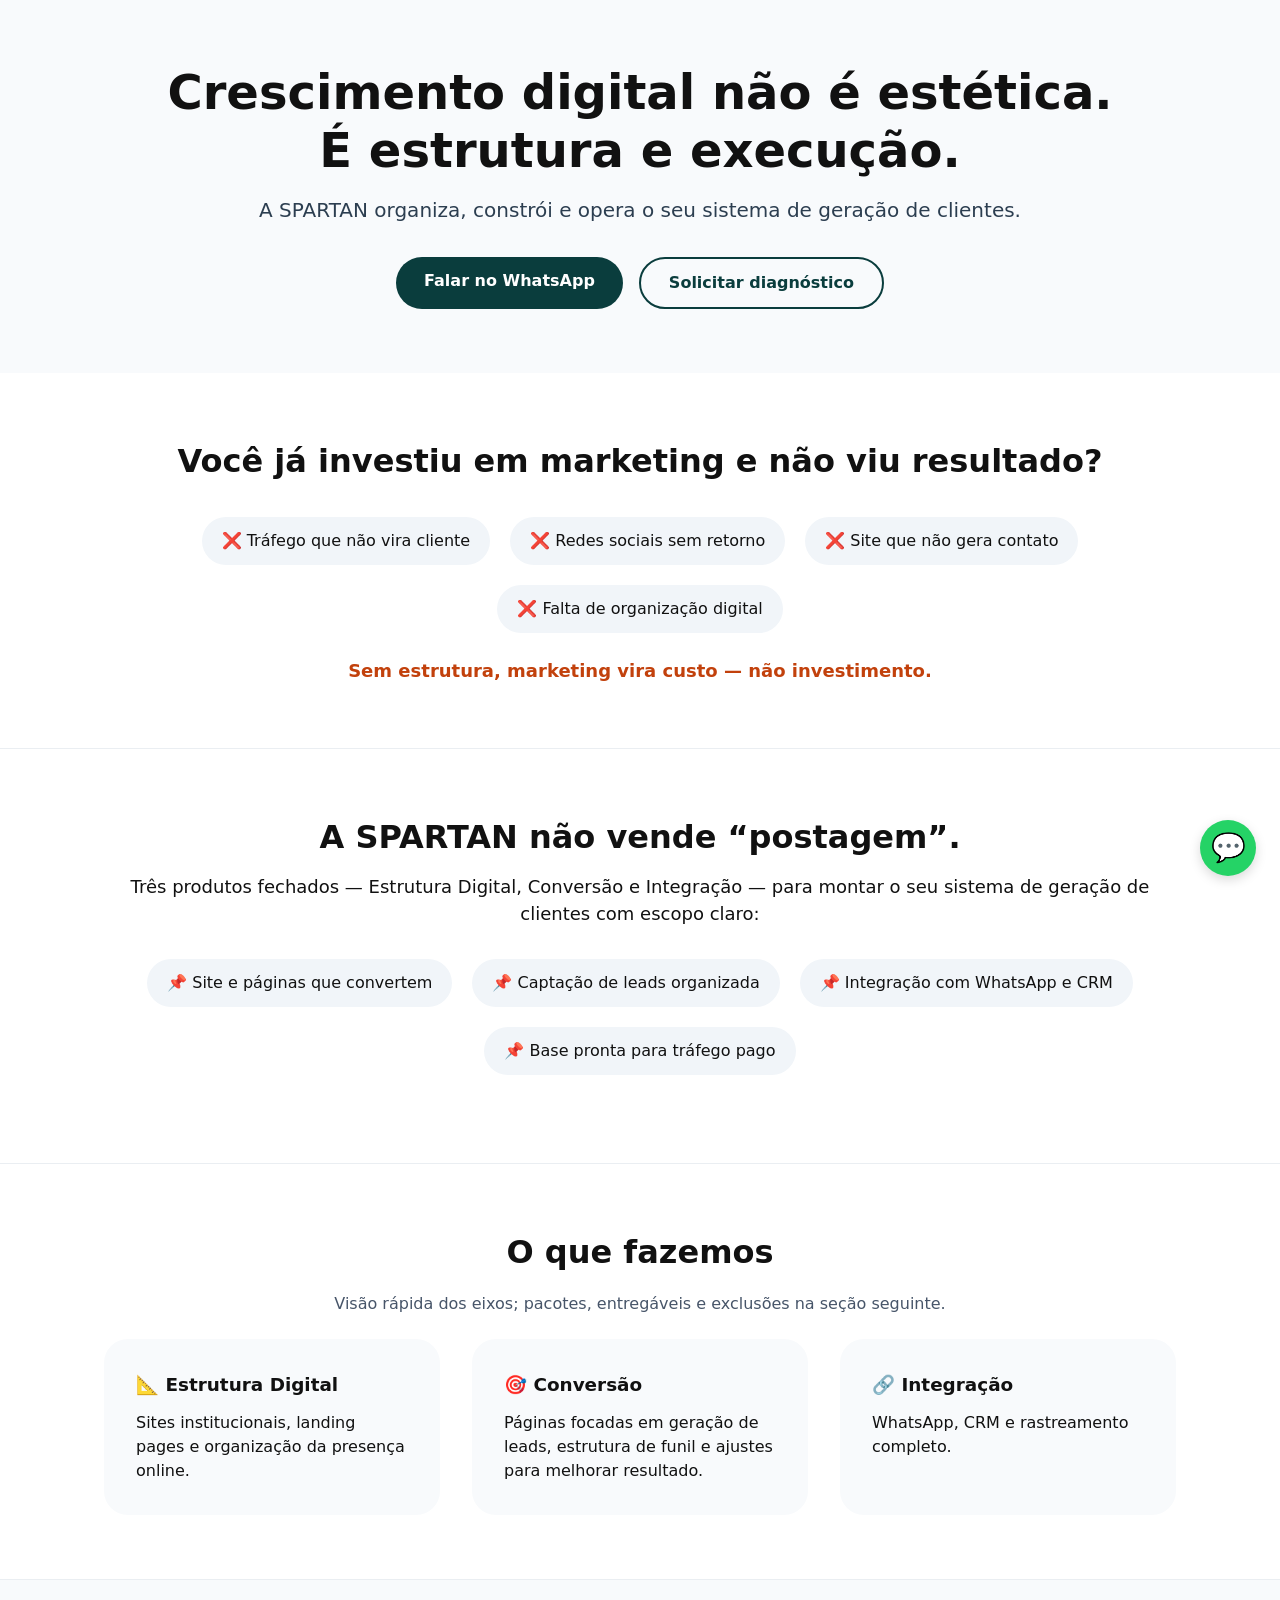
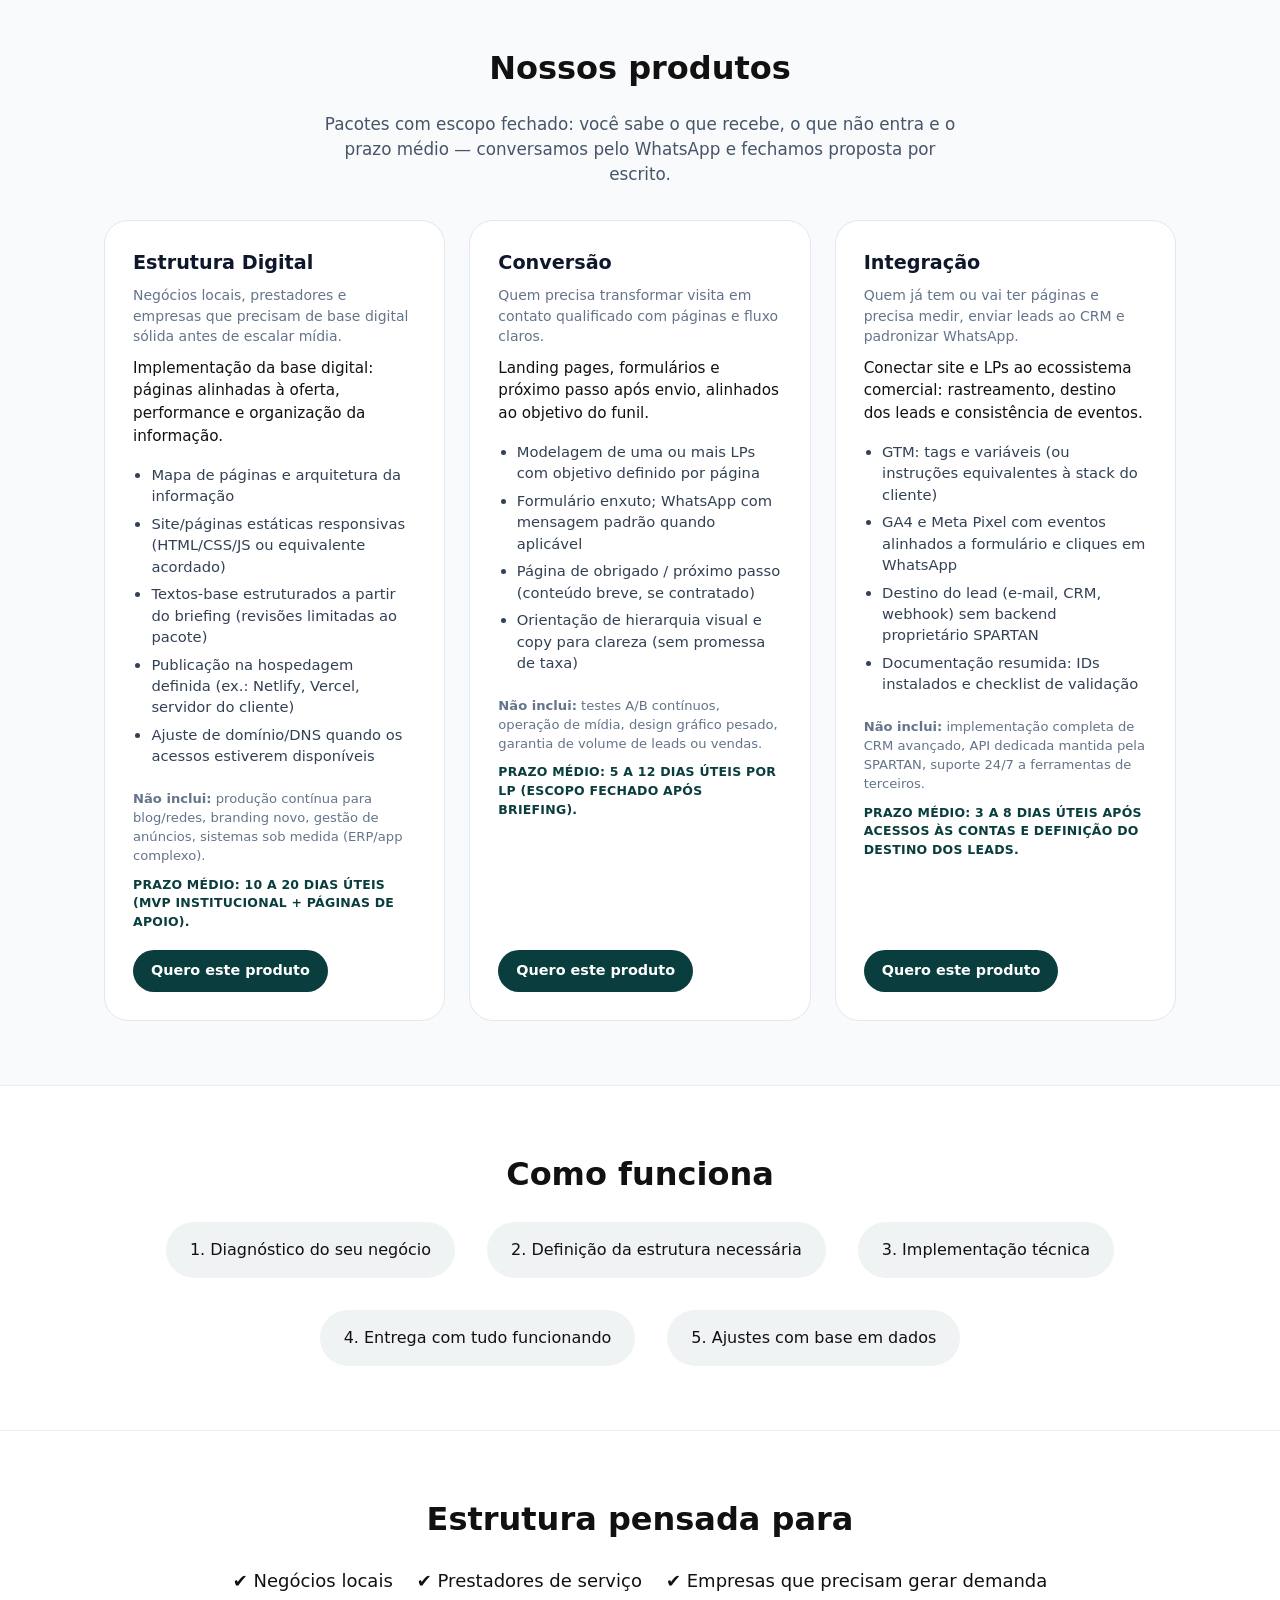
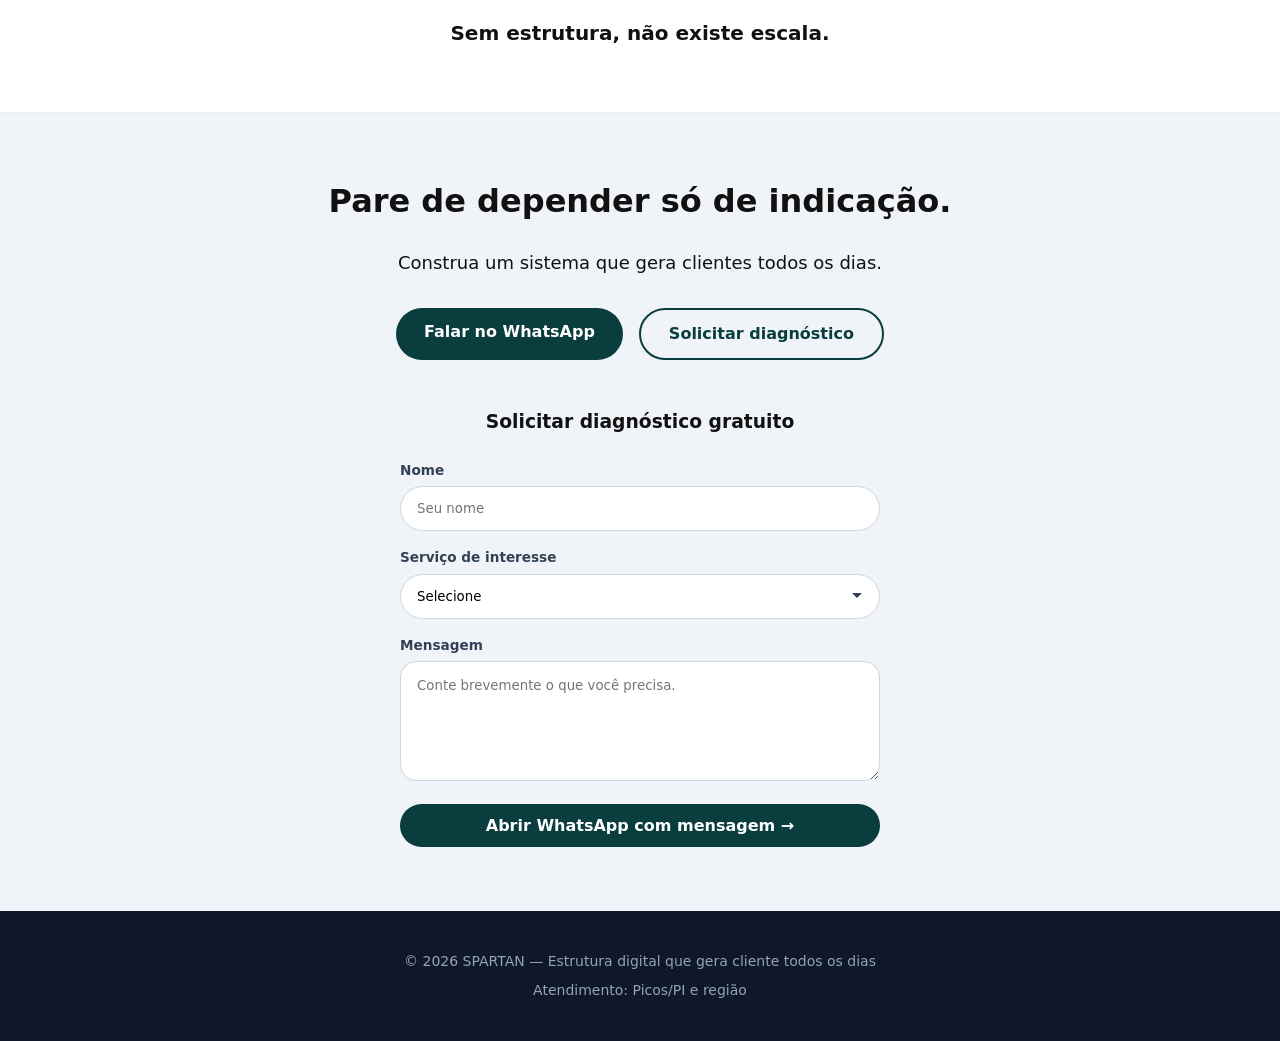
==== index.html @ a9c9871b "feat: destacar produtos spartan na landing Co-authored-by: Cursor <cursoragent@cursor.com>" ====
<!DOCTYPE html>
<html lang="pt-BR">
  <head>
    <meta charset="UTF-8" />
    <meta name="viewport" content="width=device-width, initial-scale=1.0, viewport-fit=cover" />
    <title>SPARTAN | Estrutura digital que gera cliente todos os dias</title>
    <meta
      name="description"
      content="SPARTAN: três produtos — Estrutura Digital, Conversão e Integração — com escopo fechado, WhatsApp e CRM. Picos/PI."
    />
    <link rel="stylesheet" href="css/style.css" />
    <!-- Google Tag Manager (substitua GTM-XXXXXX) -->
    <script>
      (function (w, d, s, l, i) {
        w[l] = w[l] || [];
        w[l].push({ "gtm.start": new Date().getTime(), event: "gtm.js" });
        var f = d.getElementsByTagName(s)[0],
          j = d.createElement(s),
          dl = l != "dataLayer" ? "&l=" + l : "";
        j.async = true;
        j.src = "https://www.googletagmanager.com/gtm.js?id=" + i + dl;
        f.parentNode.insertBefore(j, f);
      })(window, document, "script", "dataLayer", "GTM-XXXXXX");
    </script>
    <!-- Meta Pixel (substitua YOUR_PIXEL_ID) -->
    <script>
      !(function (f, b, e, v, n, t, s) {
        if (f.fbq) return;
        n = f.fbq = function () {
          n.callMethod ? n.callMethod.apply(n, arguments) : n.queue.push(arguments);
        };
        if (!f._fbq) f._fbq = n;
        n.push = n;
        n.loaded = !0;
        n.version = "2.0";
        n.queue = [];
        t = b.createElement(e);
        t.async = !0;
        t.src = v;
        s = b.getElementsByTagName(e)[0];
        s.parentNode.insertBefore(t, s);
      })(window, document, "script", "https://connect.facebook.net/en_US/fbevents.js");
      fbq("init", "YOUR_PIXEL_ID");
      fbq("track", "PageView");
    </script>
  </head>
  <body>
    <noscript
      ><iframe
        src="https://www.googletagmanager.com/ns.html?id=GTM-XXXXXX"
        height="0"
        width="0"
        style="display: none; visibility: hidden"
      ></iframe
    ></noscript>

    <main>
      <section class="hero">
        <div class="container">
          <h1>Crescimento digital não é estética.<br />É estrutura e execução.</h1>
          <p class="subheadline">A SPARTAN organiza, constrói e opera o seu sistema de geração de clientes.</p>
          <div class="hero-buttons">
            <a
              class="btn-primary js-wa"
              href="https://wa.me/5586999999999?text=Quero%20estrutura%20digital%20para%20minha%20empresa"
              target="_blank"
              rel="noopener noreferrer"
              >Falar no WhatsApp</a
            >
            <a href="#diagnostico" class="btn-secondary">Solicitar diagnóstico</a>
          </div>
        </div>
      </section>

      <section class="problema">
        <div class="container">
          <h2>Você já investiu em marketing e não viu resultado?</h2>
          <div class="problema-lista">
            <div class="problema-item">❌ Tráfego que não vira cliente</div>
            <div class="problema-item">❌ Redes sociais sem retorno</div>
            <div class="problema-item">❌ Site que não gera contato</div>
            <div class="problema-item">❌ Falta de organização digital</div>
          </div>
          <p class="problema-conclusao">Sem estrutura, marketing vira custo — não investimento.</p>
        </div>
      </section>

      <section class="solucao">
        <div class="container">
          <h2>A SPARTAN não vende “postagem”.</h2>
          <p class="solucao-intro">
            Três produtos fechados — Estrutura Digital, Conversão e Integração — para montar o seu sistema de geração de
            clientes com escopo claro:
          </p>
          <div class="solucao-lista">
            <div class="solucao-item">📌 Site e páginas que convertem</div>
            <div class="solucao-item">📌 Captação de leads organizada</div>
            <div class="solucao-item">📌 Integração com WhatsApp e CRM</div>
            <div class="solucao-item">📌 Base pronta para tráfego pago</div>
          </div>
        </div>
      </section>

      <section class="servicos">
        <div class="container">
          <h2>O que fazemos</h2>
          <p class="servicos-lead">Visão rápida dos eixos; pacotes, entregáveis e exclusões na seção seguinte.</p>
          <div class="servicos-grid">
            <div class="servico-card">
              <h3>📐 Estrutura Digital</h3>
              <p>Sites institucionais, landing pages e organização da presença online.</p>
            </div>
            <div class="servico-card">
              <h3>🎯 Conversão</h3>
              <p>Páginas focadas em geração de leads, estrutura de funil e ajustes para melhorar resultado.</p>
            </div>
            <div class="servico-card">
              <h3>🔗 Integração</h3>
              <p>WhatsApp, CRM e rastreamento completo.</p>
            </div>
          </div>
        </div>
      </section>

      <section id="produtos" class="produtos">
        <div class="container">
          <h2>Nossos produtos</h2>
          <p class="produtos-lead">
            Pacotes com escopo fechado: você sabe o que recebe, o que não entra e o prazo médio — conversamos pelo
            WhatsApp e fechamos proposta por escrito.
          </p>
          <div class="produtos-grid">
            <article class="produto-card">
              <h3>Estrutura Digital</h3>
              <p class="produto-para">
                Negócios locais, prestadores e empresas que precisam de base digital sólida antes de escalar mídia.
              </p>
              <p class="produto-desc">
                Implementação da base digital: páginas alinhadas à oferta, performance e organização da informação.
              </p>
              <ul class="produto-lista">
                <li>Mapa de páginas e arquitetura da informação</li>
                <li>Site/páginas estáticas responsivas (HTML/CSS/JS ou equivalente acordado)</li>
                <li>Textos-base estruturados a partir do briefing (revisões limitadas ao pacote)</li>
                <li>Publicação na hospedagem definida (ex.: Netlify, Vercel, servidor do cliente)</li>
                <li>Ajuste de domínio/DNS quando os acessos estiverem disponíveis</li>
              </ul>
              <p class="produto-exclude">
                <strong>Não inclui:</strong> produção contínua para blog/redes, branding novo, gestão de anúncios,
                sistemas sob medida (ERP/app complexo).
              </p>
              <p class="produto-prazo">Prazo médio: 10 a 20 dias úteis (MVP institucional + páginas de apoio).</p>
              <a
                class="btn-primary js-wa btn-compact"
                href="https://wa.me/5586999999999"
                target="_blank"
                rel="noopener noreferrer"
                data-wa-message="Quero falar sobre o produto Estrutura Digital da SPARTAN."
                >Quero este produto</a
              >
            </article>
            <article class="produto-card">
              <h3>Conversão</h3>
              <p class="produto-para">Quem precisa transformar visita em contato qualificado com páginas e fluxo claros.</p>
              <p class="produto-desc">
                Landing pages, formulários e próximo passo após envio, alinhados ao objetivo do funil.
              </p>
              <ul class="produto-lista">
                <li>Modelagem de uma ou mais LPs com objetivo definido por página</li>
                <li>Formulário enxuto; WhatsApp com mensagem padrão quando aplicável</li>
                <li>Página de obrigado / próximo passo (conteúdo breve, se contratado)</li>
                <li>Orientação de hierarquia visual e copy para clareza (sem promessa de taxa)</li>
              </ul>
              <p class="produto-exclude">
                <strong>Não inclui:</strong> testes A/B contínuos, operação de mídia, design gráfico pesado, garantia de
                volume de leads ou vendas.
              </p>
              <p class="produto-prazo">Prazo médio: 5 a 12 dias úteis por LP (escopo fechado após briefing).</p>
              <a
                class="btn-primary js-wa btn-compact"
                href="https://wa.me/5586999999999"
                target="_blank"
                rel="noopener noreferrer"
                data-wa-message="Quero falar sobre o produto Conversão da SPARTAN."
                >Quero este produto</a
              >
            </article>
            <article class="produto-card">
              <h3>Integração</h3>
              <p class="produto-para">
                Quem já tem ou vai ter páginas e precisa medir, enviar leads ao CRM e padronizar WhatsApp.
              </p>
              <p class="produto-desc">
                Conectar site e LPs ao ecossistema comercial: rastreamento, destino dos leads e consistência de eventos.
              </p>
              <ul class="produto-lista">
                <li>GTM: tags e variáveis (ou instruções equivalentes à stack do cliente)</li>
                <li>GA4 e Meta Pixel com eventos alinhados a formulário e cliques em WhatsApp</li>
                <li>Destino do lead (e-mail, CRM, webhook) sem backend proprietário SPARTAN</li>
                <li>Documentação resumida: IDs instalados e checklist de validação</li>
              </ul>
              <p class="produto-exclude">
                <strong>Não inclui:</strong> implementação completa de CRM avançado, API dedicada mantida pela SPARTAN,
                suporte 24/7 a ferramentas de terceiros.
              </p>
              <p class="produto-prazo">Prazo médio: 3 a 8 dias úteis após acessos às contas e definição do destino dos leads.</p>
              <a
                class="btn-primary js-wa btn-compact"
                href="https://wa.me/5586999999999"
                target="_blank"
                rel="noopener noreferrer"
                data-wa-message="Quero falar sobre o produto Integração da SPARTAN."
                >Quero este produto</a
              >
            </article>
          </div>
        </div>
      </section>

      <section class="processo">
        <div class="container">
          <h2>Como funciona</h2>
          <div class="processo-steps">
            <div class="step">1. Diagnóstico do seu negócio</div>
            <div class="step">2. Definição da estrutura necessária</div>
            <div class="step">3. Implementação técnica</div>
            <div class="step">4. Entrega com tudo funcionando</div>
            <div class="step">5. Ajustes com base em dados</div>
          </div>
        </div>
      </section>

      <section class="prova">
        <div class="container">
          <h2>Estrutura pensada para</h2>
          <div class="prova-lista">
            <div class="prova-item">✔ Negócios locais</div>
            <div class="prova-item">✔ Prestadores de serviço</div>
            <div class="prova-item">✔ Empresas que precisam gerar demanda</div>
          </div>
          <p class="prova-conclusao">Sem estrutura, não existe escala.</p>
        </div>
      </section>

      <section id="diagnostico" class="cta-final">
        <div class="container">
          <h2>Pare de depender só de indicação.</h2>
          <p class="cta-lead">Construa um sistema que gera clientes todos os dias.</p>
          <div class="cta-buttons">
            <a
              class="btn-primary js-wa"
              href="https://wa.me/5586999999999?text=Quero%20estrutura%20digital%20para%20minha%20empresa"
              target="_blank"
              rel="noopener noreferrer"
              >Falar no WhatsApp</a
            >
            <a href="#form" class="btn-secondary">Solicitar diagnóstico</a>
          </div>

          <div id="form" class="form-container">
            <h3>Solicitar diagnóstico gratuito</h3>
            <form id="lead-form" novalidate>
              <input type="hidden" name="utm_source" value="" />
              <input type="hidden" name="utm_medium" value="" />
              <input type="hidden" name="utm_campaign" value="" />
              <input type="text" name="_honey" class="sr-only" tabindex="-1" autocomplete="off" />
              <label class="form-label" for="lead-nome">Nome</label>
              <input
                id="lead-nome"
                type="text"
                name="nome"
                placeholder="Seu nome"
                required
                autocomplete="name"
              />
              <label class="form-label" for="lead-servico">Serviço de interesse</label>
              <select id="lead-servico" name="servico" required>
                <option value="" disabled selected>Selecione</option>
                <option value="estrutura">Estrutura digital (site / presença)</option>
                <option value="conversao">Conversão (landing / funil)</option>
                <option value="integracao">Integração (WhatsApp, CRM, tracking)</option>
                <option value="trafego">Base para tráfego pago</option>
                <option value="outro">Outro / diagnóstico geral</option>
              </select>
              <label class="form-label" for="lead-msg">Mensagem</label>
              <textarea
                id="lead-msg"
                name="mensagem"
                placeholder="Conte brevemente o que você precisa."
                required
                rows="4"
              ></textarea>
              <button type="submit" class="btn-primary">Abrir WhatsApp com mensagem →</button>
            </form>
          </div>
        </div>
      </section>
    </main>

    <footer class="footer">
      <div class="container">
        <p>© 2026 SPARTAN — Estrutura digital que gera cliente todos os dias</p>
        <p>Atendimento: Picos/PI e região</p>
      </div>
    </footer>

    <a
      class="whatsapp-fixed js-wa"
      href="https://wa.me/5586999999999?text=Quero%20estrutura%20digital%20para%20minha%20empresa"
      target="_blank"
      rel="noopener noreferrer"
      aria-label="Abrir WhatsApp"
      >💬</a
    >

    <script src="js/main.js"></script>
  </body>
</html>
---- css/style.css ----
* {
  margin: 0;
  padding: 0;
  box-sizing: border-box;
}

body {
  font-family: system-ui, -apple-system, "Segoe UI", Roboto, Helvetica, sans-serif;
  line-height: 1.5;
  color: #111;
  background-color: #fff;
}

.container {
  max-width: 1120px;
  margin: 0 auto;
  padding: 0 24px;
}

h1 {
  font-size: clamp(1.75rem, 5vw, 3rem);
  line-height: 1.2;
  margin-bottom: 1rem;
}

h2 {
  font-size: clamp(1.35rem, 3.5vw, 2rem);
  margin-bottom: 1.5rem;
  text-align: center;
}

.subheadline {
  font-size: 1.25rem;
  color: #2c3e50;
  margin-bottom: 2rem;
}

.solucao-intro {
  text-align: center;
  font-size: 1.125rem;
  margin-bottom: 1.5rem;
}

.cta-lead {
  font-size: 1.125rem;
  margin-bottom: 0.5rem;
}

.btn-primary,
.btn-secondary {
  display: inline-block;
  padding: 12px 28px;
  border-radius: 40px;
  text-decoration: none;
  font-weight: 600;
  transition: 0.2s;
  cursor: pointer;
  border: none;
  font-family: inherit;
  font-size: 1rem;
}

.btn-primary {
  background-color: #0a3d3d;
  color: white;
}

.btn-primary:hover {
  background-color: #0e5e5e;
}

.btn-secondary {
  background-color: transparent;
  color: #0a3d3d;
  border: 2px solid #0a3d3d;
}

.btn-secondary:hover {
  background-color: rgba(10, 61, 61, 0.08);
}

section {
  padding: 64px 0;
  border-bottom: 1px solid #eaeef2;
}

.hero {
  text-align: center;
  background: #f8fafc;
  border-bottom: none;
}

.hero-buttons {
  display: flex;
  gap: 16px;
  justify-content: center;
  flex-wrap: wrap;
}

.problema-lista,
.solucao-lista {
  display: flex;
  flex-wrap: wrap;
  justify-content: center;
  gap: 20px;
  margin: 32px 0 24px;
}

.problema-item,
.solucao-item {
  background: #f1f5f9;
  padding: 12px 20px;
  border-radius: 40px;
  font-weight: 500;
}

.problema-conclusao {
  text-align: center;
  font-weight: 600;
  font-size: 1.125rem;
  color: #c2410c;
}

.solucao h2 {
  margin-bottom: 0.75rem;
}

.servicos-lead {
  text-align: center;
  color: #475569;
  font-size: 1rem;
  max-width: 42rem;
  margin: -0.5rem auto 1.25rem;
  line-height: 1.45;
}

.servicos-grid {
  display: grid;
  grid-template-columns: repeat(auto-fit, minmax(260px, 1fr));
  gap: 32px;
  margin-top: 24px;
}

.servico-card {
  background: #f8fafc;
  padding: 32px;
  border-radius: 24px;
}

.servico-card h3 {
  margin-bottom: 12px;
  font-size: 1.15rem;
}

.produtos {
  background: #f8fafc;
}

.produtos-lead {
  text-align: center;
  color: #475569;
  font-size: 1.05rem;
  max-width: 40rem;
  margin: -0.25rem auto 2rem;
  line-height: 1.5;
}

.produtos-grid {
  display: grid;
  grid-template-columns: repeat(auto-fit, minmax(280px, 1fr));
  gap: 24px;
  align-items: stretch;
}

.produto-card {
  background: #fff;
  border: 1px solid #e2e8f0;
  border-radius: 24px;
  padding: 28px;
  display: flex;
  flex-direction: column;
  height: 100%;
}

.produto-card h3 {
  font-size: 1.2rem;
  margin-bottom: 0.5rem;
  color: #0f172a;
}

.produto-para {
  font-size: 0.875rem;
  color: #64748b;
  margin-bottom: 0.65rem;
  line-height: 1.45;
}

.produto-desc {
  margin-bottom: 1rem;
  font-size: 0.95rem;
}

.produto-lista {
  margin: 0 0 1rem 1.15rem;
  padding: 0;
  font-size: 0.92rem;
  color: #334155;
  line-height: 1.45;
}

.produto-lista li {
  margin-bottom: 0.4rem;
}

.produto-exclude {
  font-size: 0.82rem;
  color: #64748b;
  margin: 0 0 0.65rem;
  line-height: 1.45;
}

.produto-prazo {
  font-size: 0.78rem;
  font-weight: 600;
  color: #0a3d3d;
  margin: 0 0 1.15rem;
  text-transform: uppercase;
  letter-spacing: 0.02em;
}

.btn-compact {
  padding: 10px 18px;
  font-size: 0.9rem;
  margin-top: auto;
  align-self: flex-start;
}

.processo-steps {
  display: flex;
  flex-wrap: wrap;
  justify-content: center;
  gap: 32px;
}

.step {
  background: rgba(10, 61, 61, 0.06);
  padding: 16px 24px;
  border-radius: 60px;
  font-weight: 500;
}

.prova-lista {
  display: flex;
  flex-wrap: wrap;
  justify-content: center;
  gap: 24px;
  margin: 24px 0;
}

.prova-item {
  font-size: 1.125rem;
  font-weight: 500;
}

.prova-conclusao {
  text-align: center;
  font-size: 1.25rem;
  font-weight: 600;
}

.cta-final {
  text-align: center;
  background: #f0f4f8;
  border-bottom: none;
}

.cta-buttons {
  display: flex;
  gap: 16px;
  justify-content: center;
  flex-wrap: wrap;
  margin: 32px 0 48px;
}

.form-container {
  max-width: 480px;
  margin: 48px auto 0;
  text-align: left;
}

.form-container h3 {
  text-align: center;
  margin-bottom: 24px;
}

.form-label {
  display: block;
  font-size: 0.85rem;
  font-weight: 600;
  color: #334155;
  margin-bottom: 6px;
}

.form-container input[type="text"],
.form-container select,
.form-container textarea {
  width: 100%;
  padding: 14px 16px;
  margin-bottom: 16px;
  border: 1px solid #cbd5e1;
  font-family: inherit;
}

.form-container input[type="text"] {
  border-radius: 40px;
}

.form-container select {
  border-radius: 40px;
  background-color: #fff;
  cursor: pointer;
  appearance: none;
  background-image: url("data:image/svg+xml,%3Csvg xmlns='http://www.w3.org/2000/svg' width='12' height='12' viewBox='0 0 12 12'%3E%3Cpath fill='%23334155' d='M6 8L1 3h10z'/%3E%3C/svg%3E");
  background-repeat: no-repeat;
  background-position: right 16px center;
  padding-right: 40px;
}

.form-container textarea {
  border-radius: 16px;
  resize: vertical;
  min-height: 120px;
  line-height: 1.45;
}

.form-container button[type="submit"] {
  width: 100%;
}

.footer {
  background: #0f172a;
  color: #94a3b8;
  text-align: center;
  padding: 40px 0;
  font-size: 0.875rem;
}

.footer p + p {
  margin-top: 0.5rem;
}

.whatsapp-fixed {
  position: fixed;
  bottom: 24px;
  right: 24px;
  background: #25d366;
  color: white;
  width: 56px;
  height: 56px;
  border-radius: 50%;
  display: flex;
  align-items: center;
  justify-content: center;
  font-size: 28px;
  text-decoration: none;
  box-shadow: 0 4px 12px rgba(0, 0, 0, 0.15);
  z-index: 1000;
}

.whatsapp-fixed:hover {
  filter: brightness(1.05);
}

.sr-only {
  position: absolute;
  width: 1px;
  height: 1px;
  padding: 0;
  margin: -1px;
  overflow: hidden;
  clip: rect(0, 0, 0, 0);
  border: 0;
}

.obrigado-wrap {
  text-align: center;
  padding: 80px 0;
  min-height: 60vh;
}

.obrigado-wrap h1 {
  margin-bottom: 0.5rem;
}

.obrigado-lead {
  font-size: 1.25rem;
  margin: 24px 0 16px;
}

.obrigado-sub {
  margin-bottom: 32px;
  color: #334155;
}

.obrigado-back {
  margin-top: 2rem;
}

.obrigado-back a {
  color: #0a3d3d;
  font-weight: 600;
}

@media (max-width: 768px) {
  section {
    padding: 48px 0;
  }

  .problema-item,
  .solucao-item,
  .step {
    font-size: 0.875rem;
  }
}
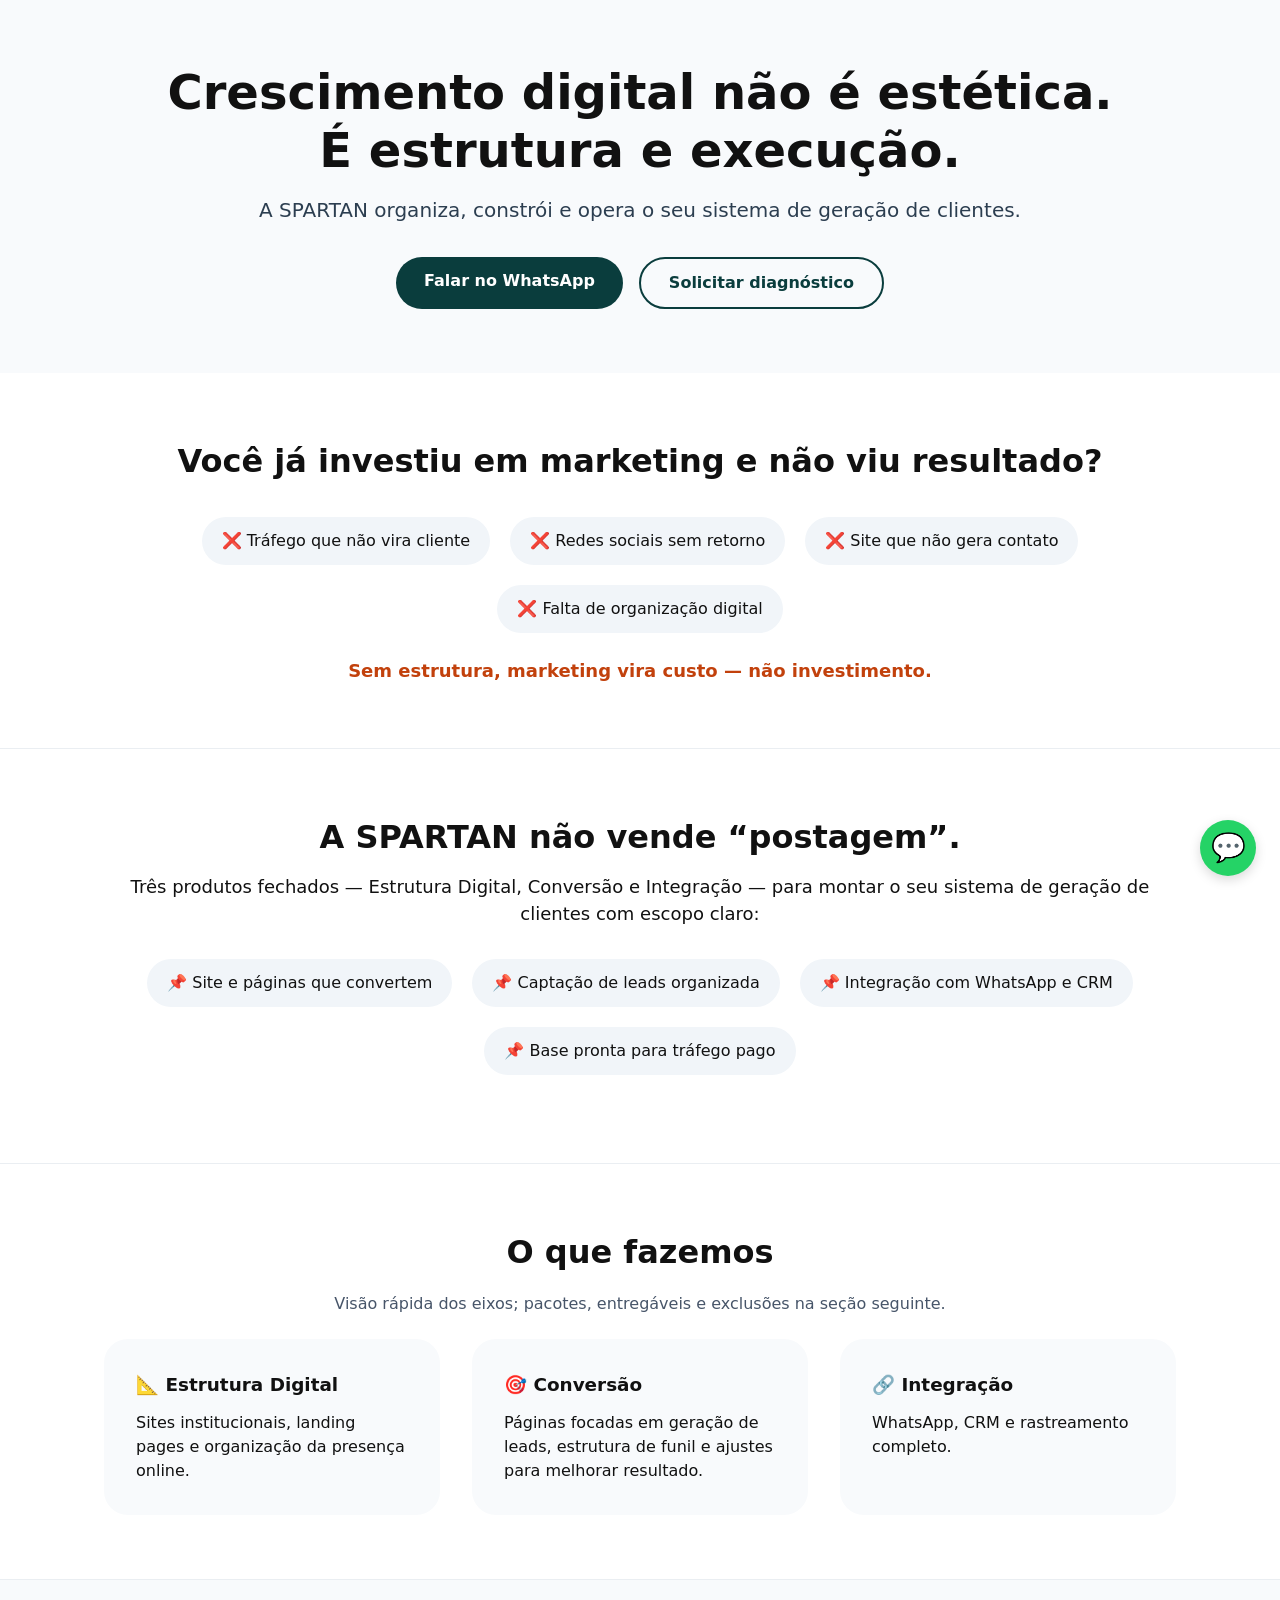
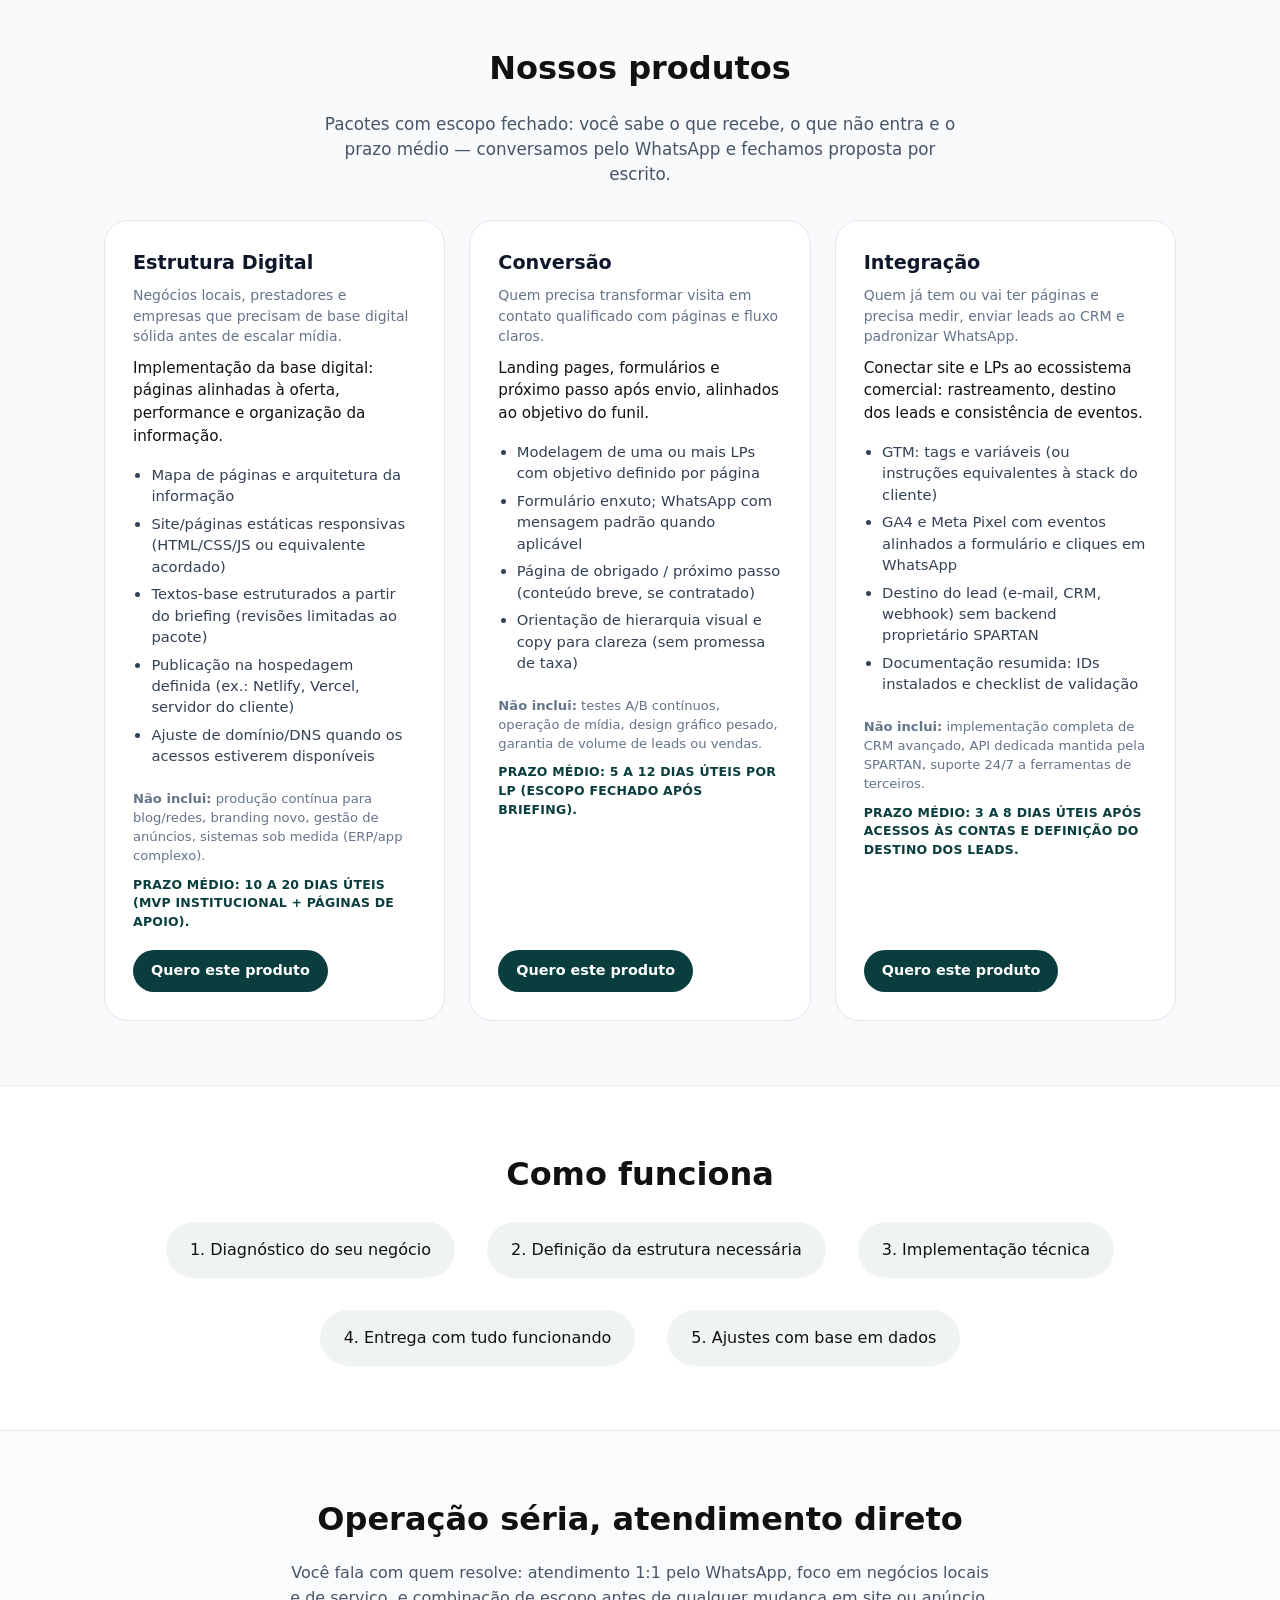
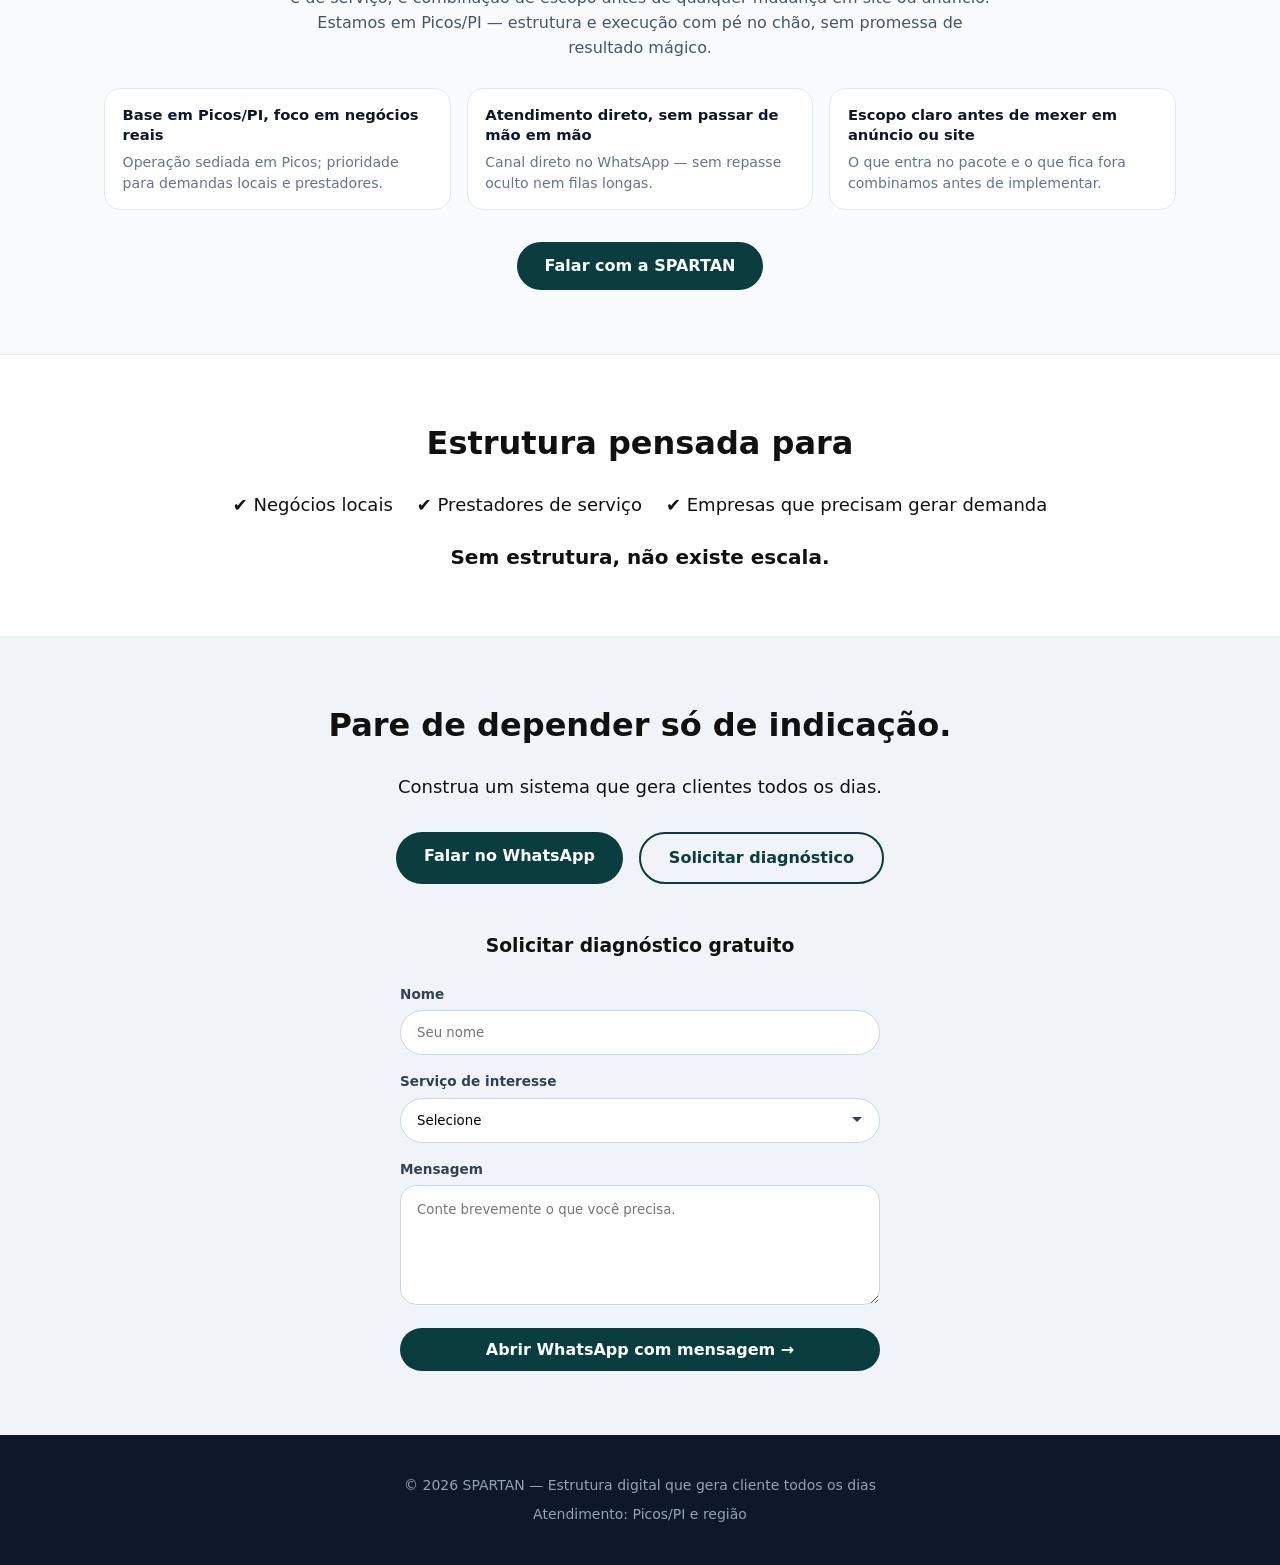
==== commit 891a1d0e: "feat: adicionar secao de seguranca spartan Co-authored-by: Cursor <cursoragent@cursor.com>" ====
--- a/index.html
+++ b/index.html
@@ -230,6 +230,40 @@
         </div>
       </section>
 
+      <section id="seguranca" class="seguranca">
+        <div class="container">
+          <h2>Operação séria, atendimento direto</h2>
+          <p class="seguranca-lead">
+            Você fala com quem resolve: atendimento 1:1 pelo WhatsApp, foco em negócios locais e de serviço, e combinação de
+            escopo antes de qualquer mudança em site ou anúncio. Estamos em Picos/PI — estrutura e execução com pé no chão,
+            sem promessa de resultado mágico.
+          </p>
+          <div class="seguranca-grid">
+            <div class="seguranca-destaque">
+              <p class="seguranca-destaque-titulo">Base em Picos/PI, foco em negócios reais</p>
+              <p class="seguranca-destaque-texto">Operação sediada em Picos; prioridade para demandas locais e prestadores.</p>
+            </div>
+            <div class="seguranca-destaque">
+              <p class="seguranca-destaque-titulo">Atendimento direto, sem passar de mão em mão</p>
+              <p class="seguranca-destaque-texto">Canal direto no WhatsApp — sem repasse oculto nem filas longas.</p>
+            </div>
+            <div class="seguranca-destaque">
+              <p class="seguranca-destaque-titulo">Escopo claro antes de mexer em anúncio ou site</p>
+              <p class="seguranca-destaque-texto">O que entra no pacote e o que fica fora combinamos antes de implementar.</p>
+            </div>
+          </div>
+          <p class="seguranca-cta">
+            <a
+              class="btn-primary js-wa"
+              href="https://wa.me/5586999999999"
+              target="_blank"
+              rel="noopener noreferrer"
+              >Falar com a SPARTAN</a
+            >
+          </p>
+        </div>
+      </section>
+
       <section class="prova">
         <div class="container">
           <h2>Estrutura pensada para</h2>
--- a/css/style.css
+++ b/css/style.css
@@ -233,6 +233,53 @@
   font-size: 0.9rem;
   margin-top: auto;
   align-self: flex-start;
+}
+
+.seguranca {
+  background: #fafbfc;
+}
+
+.seguranca-lead {
+  text-align: center;
+  color: #475569;
+  font-size: 1rem;
+  max-width: 44rem;
+  margin: -0.35rem auto 1.75rem;
+  line-height: 1.55;
+}
+
+.seguranca-grid {
+  display: grid;
+  grid-template-columns: repeat(auto-fit, minmax(240px, 1fr));
+  gap: 16px;
+  margin-bottom: 2rem;
+}
+
+.seguranca-destaque {
+  background: #fff;
+  border: 1px solid #e2e8f0;
+  border-radius: 16px;
+  padding: 1rem 1.1rem;
+}
+
+.seguranca-destaque-titulo {
+  font-weight: 600;
+  font-size: 0.92rem;
+  color: #0f172a;
+  margin: 0 0 0.45rem;
+  line-height: 1.35;
+}
+
+.seguranca-destaque-texto {
+  margin: 0;
+  font-size: 0.88rem;
+  color: #64748b;
+  line-height: 1.45;
+}
+
+.seguranca-cta {
+  text-align: center;
+  margin: 0;
 }
 
 .processo-steps {
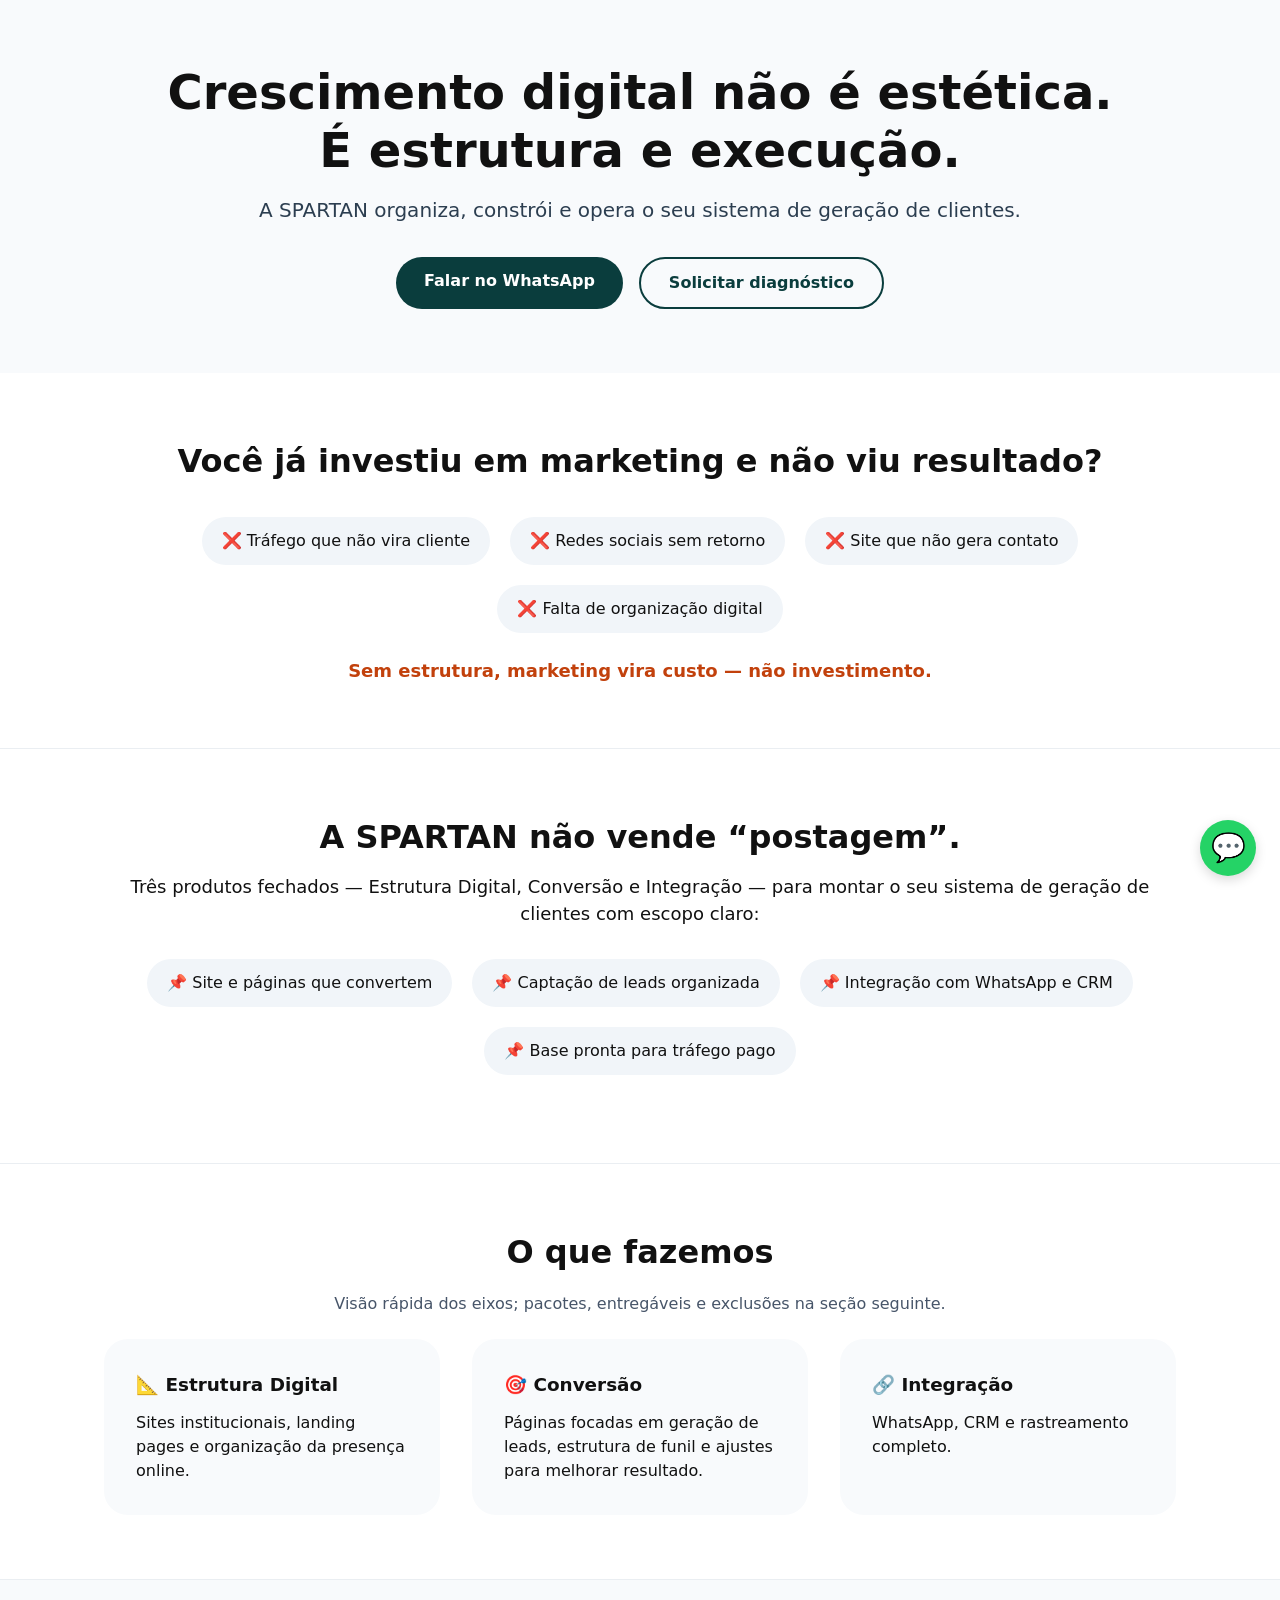
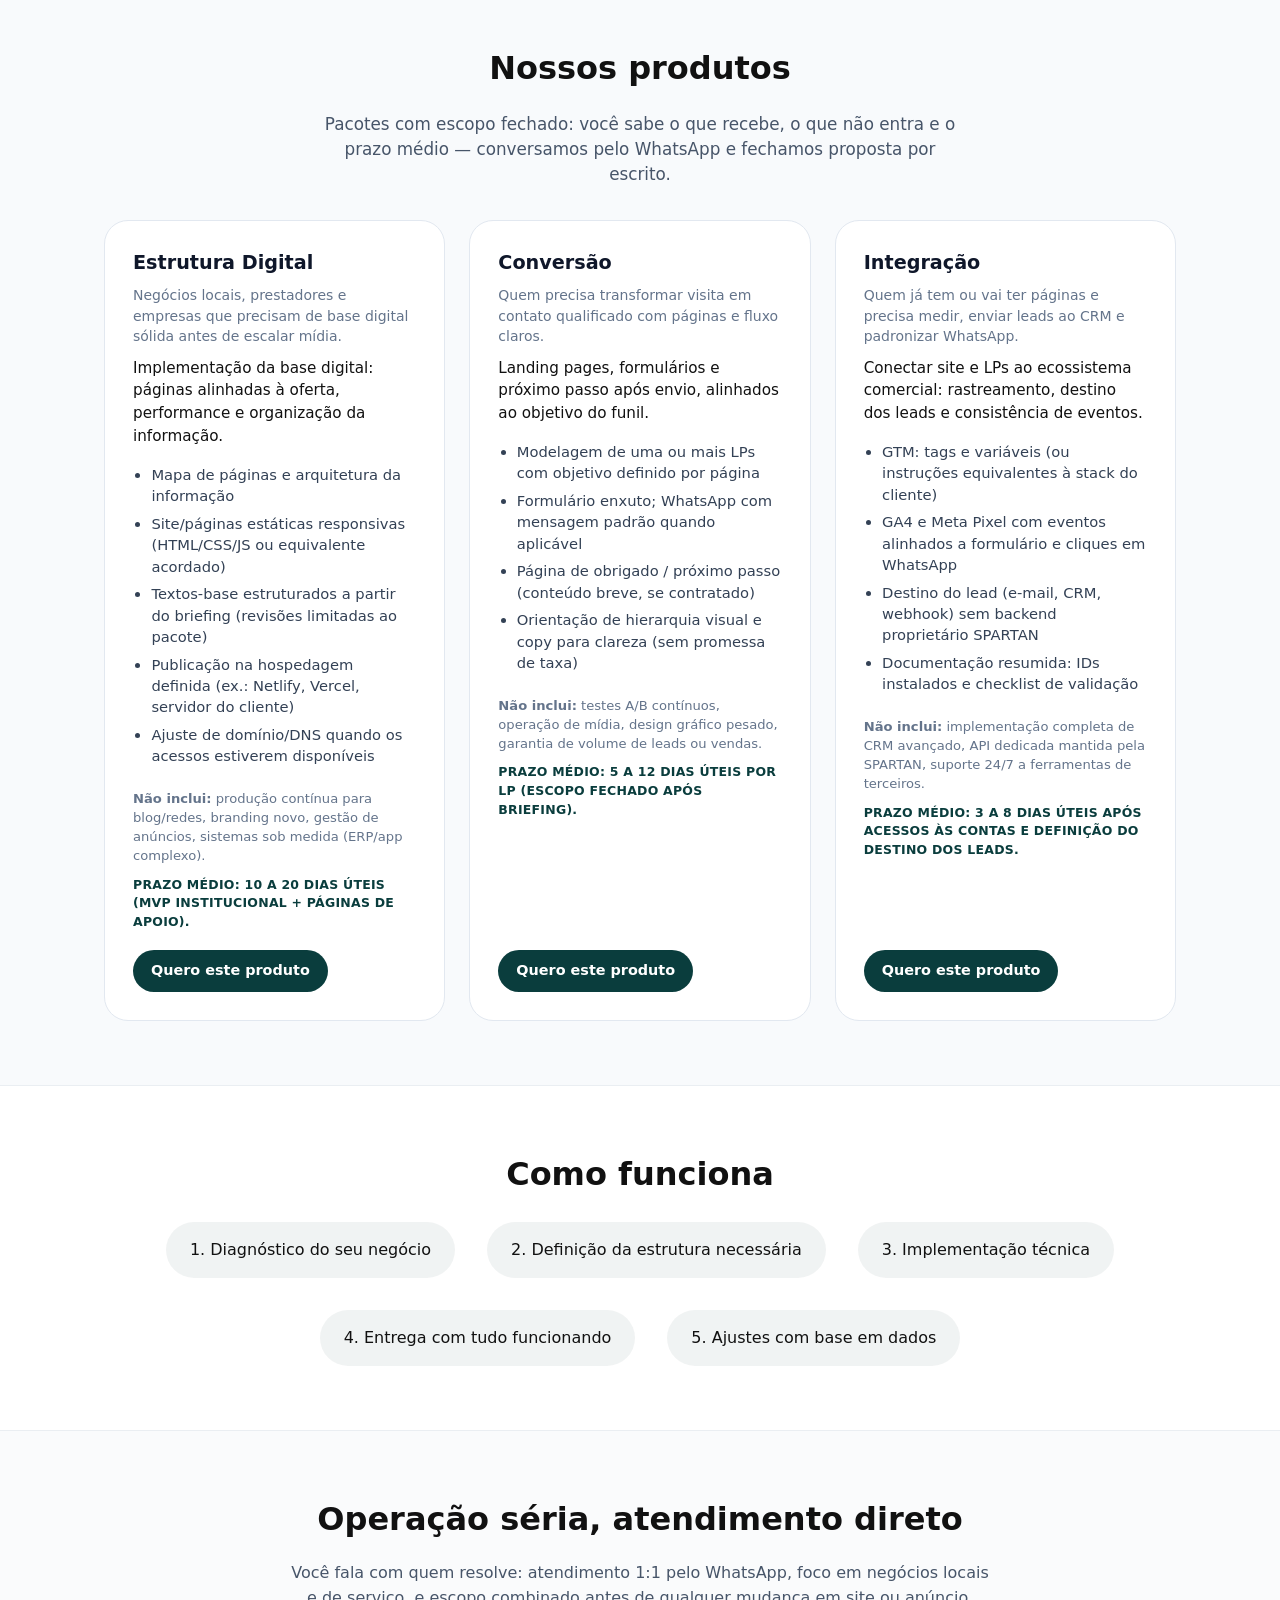
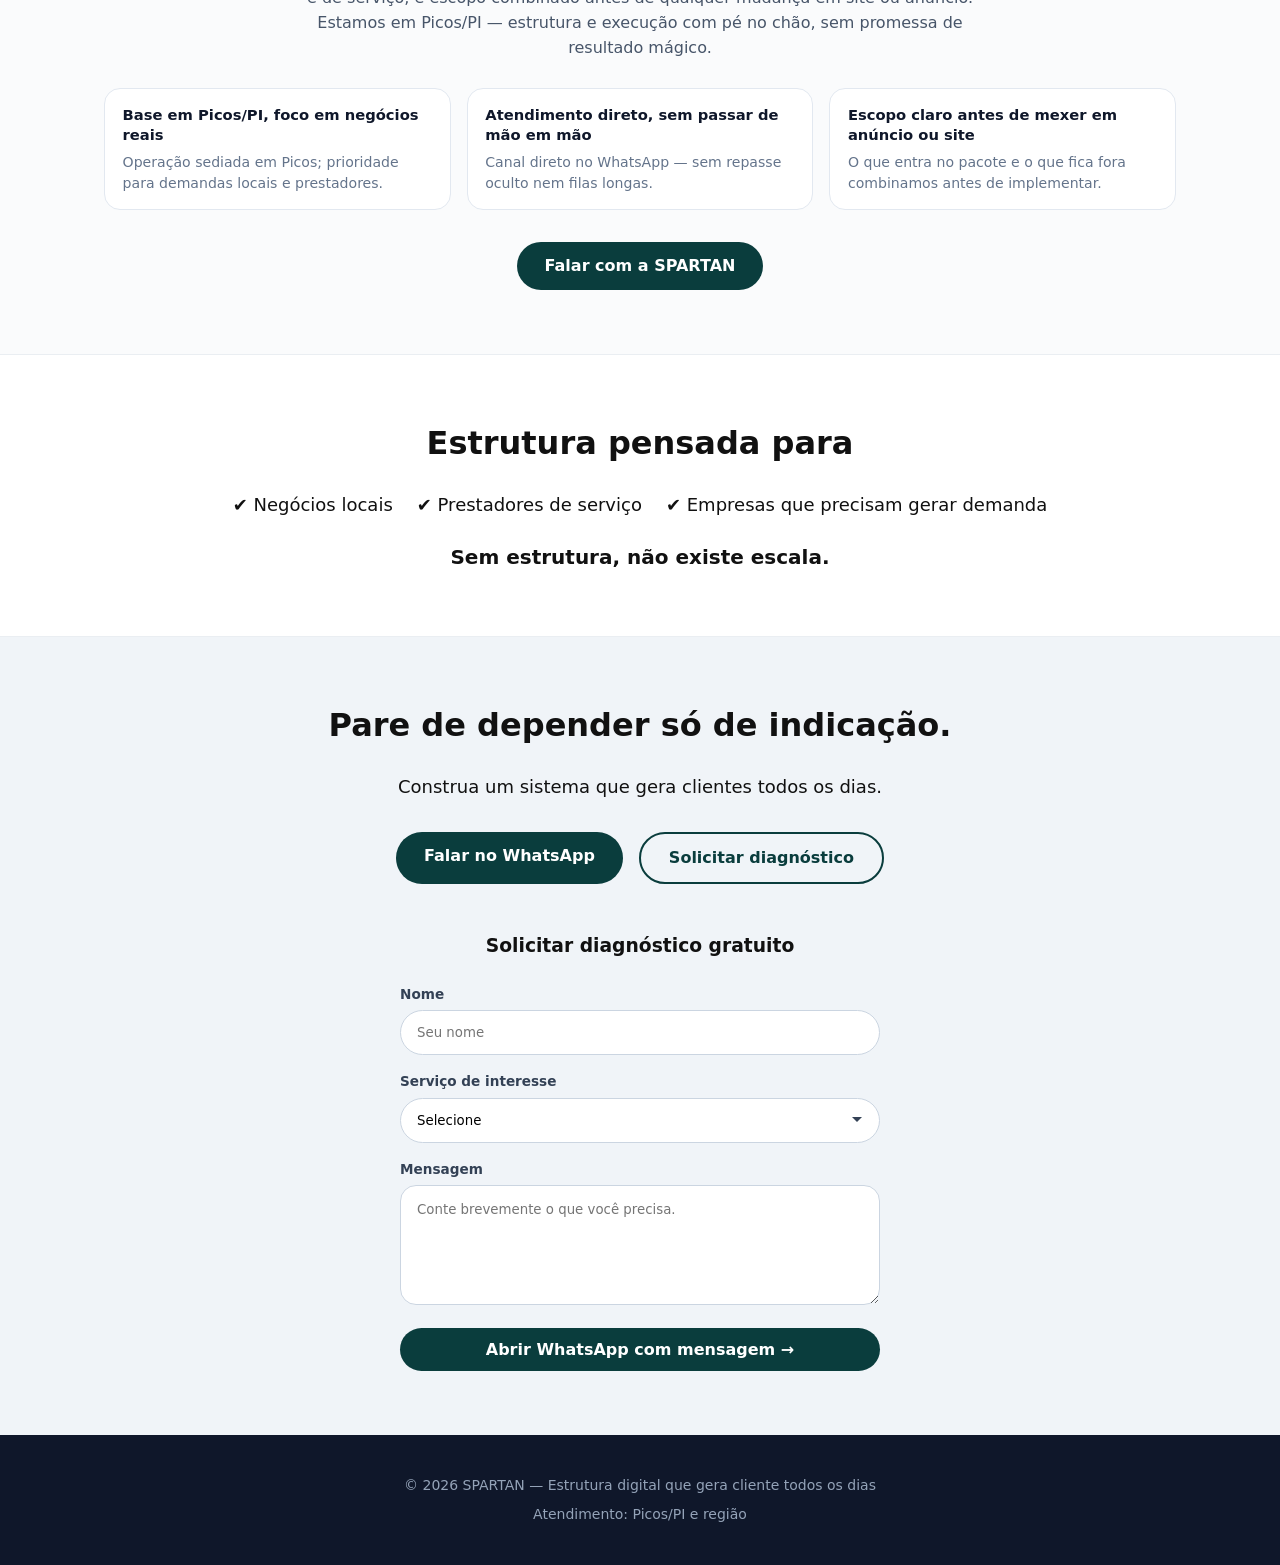
==== commit 637228b5: "fix: ajustar texto da secao seguranca Co-authored-by: Cursor <cursoragent@cursor.com>" ====
--- a/index.html
+++ b/index.html
@@ -234,8 +234,8 @@
         <div class="container">
           <h2>Operação séria, atendimento direto</h2>
           <p class="seguranca-lead">
-            Você fala com quem resolve: atendimento 1:1 pelo WhatsApp, foco em negócios locais e de serviço, e combinação de
-            escopo antes de qualquer mudança em site ou anúncio. Estamos em Picos/PI — estrutura e execução com pé no chão,
+            Você fala com quem resolve: atendimento 1:1 pelo WhatsApp, foco em negócios locais e de serviço, e escopo
+            combinado antes de qualquer mudança em site ou anúncio. Estamos em Picos/PI — estrutura e execução com pé no chão,
             sem promessa de resultado mágico.
           </p>
           <div class="seguranca-grid">
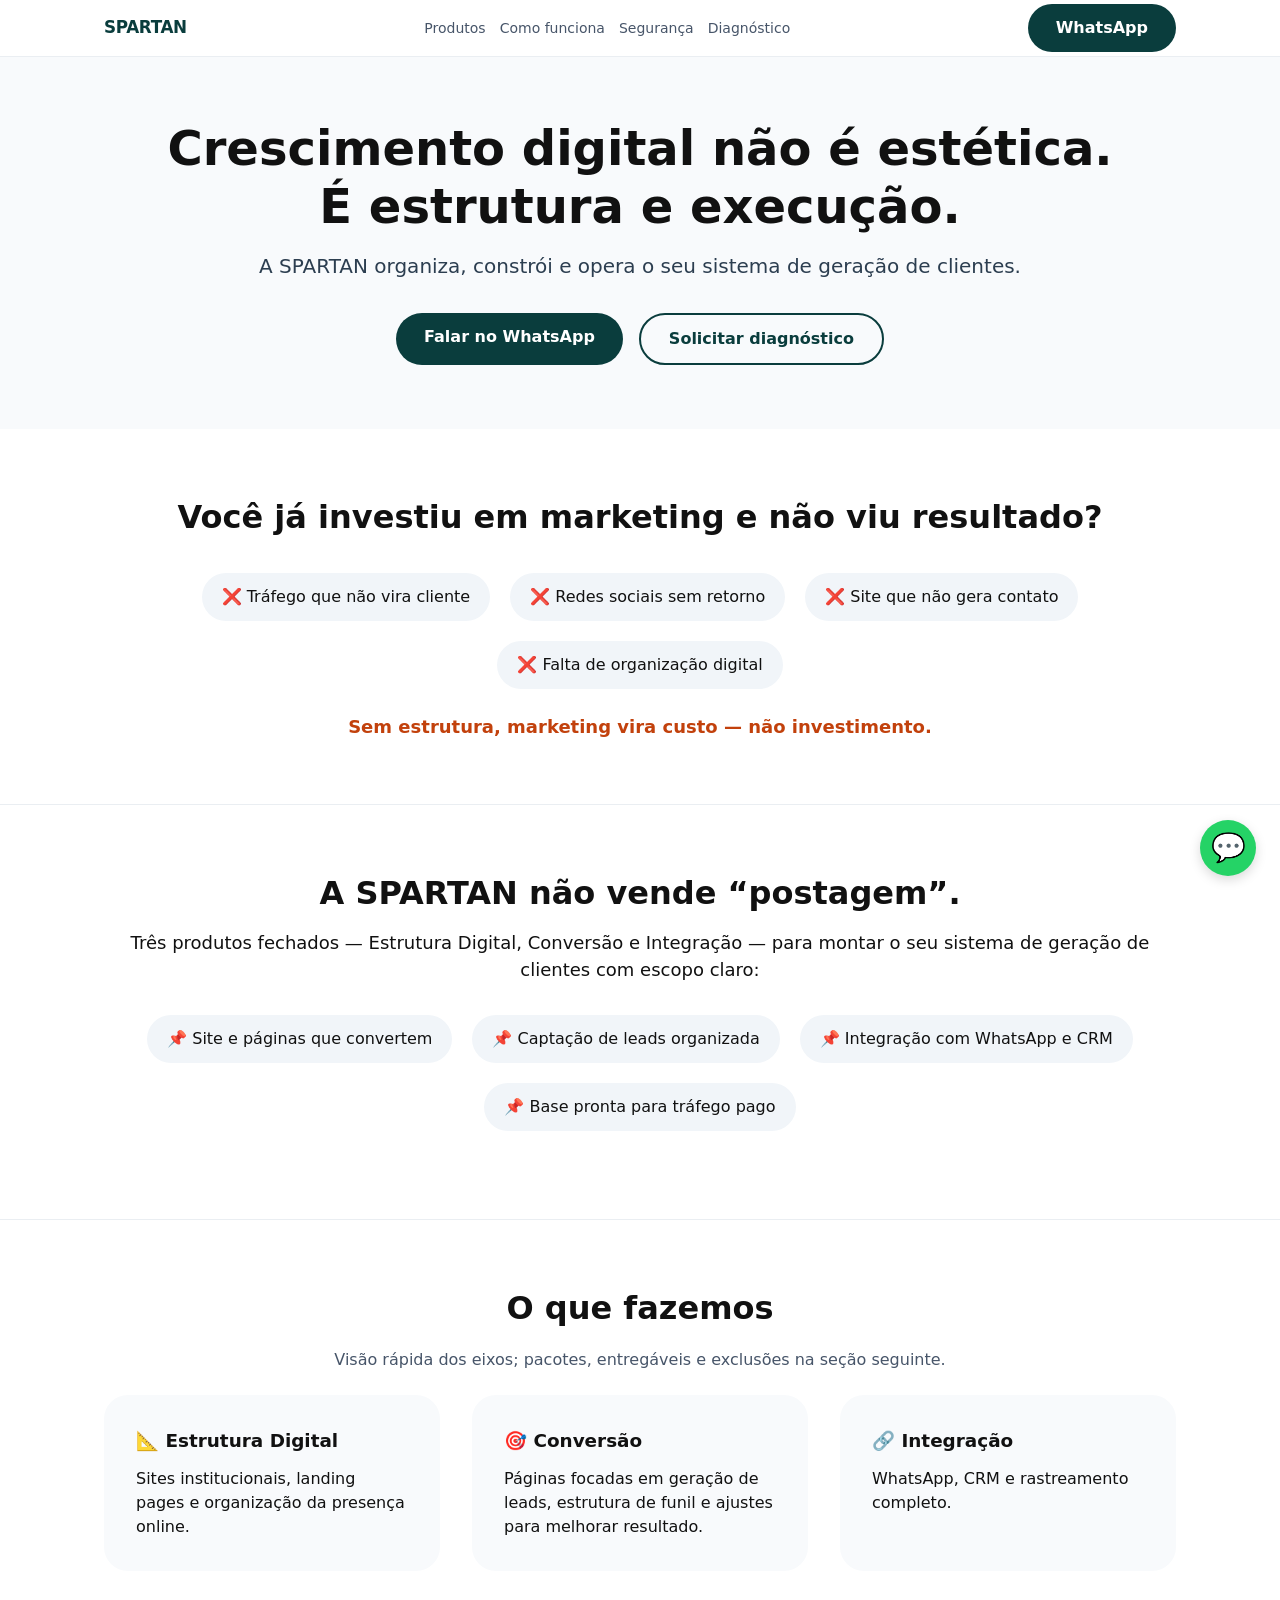
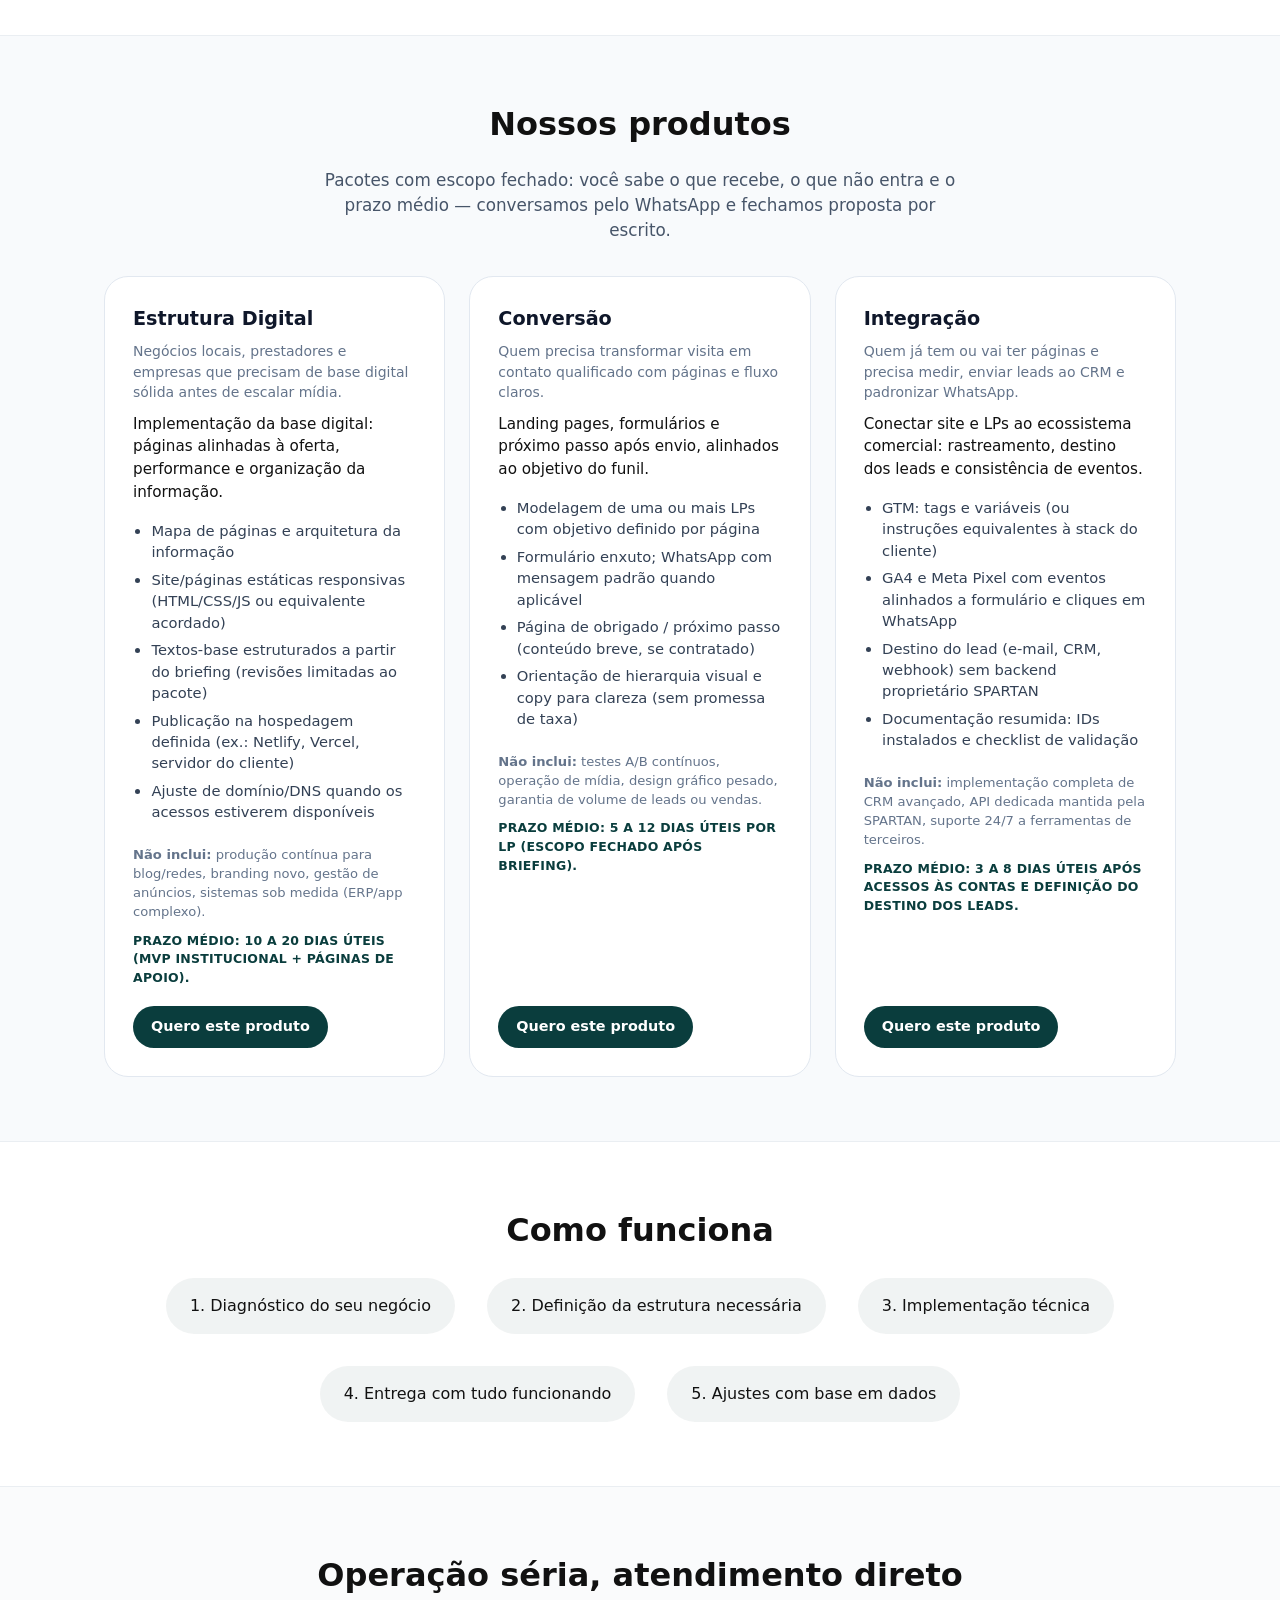
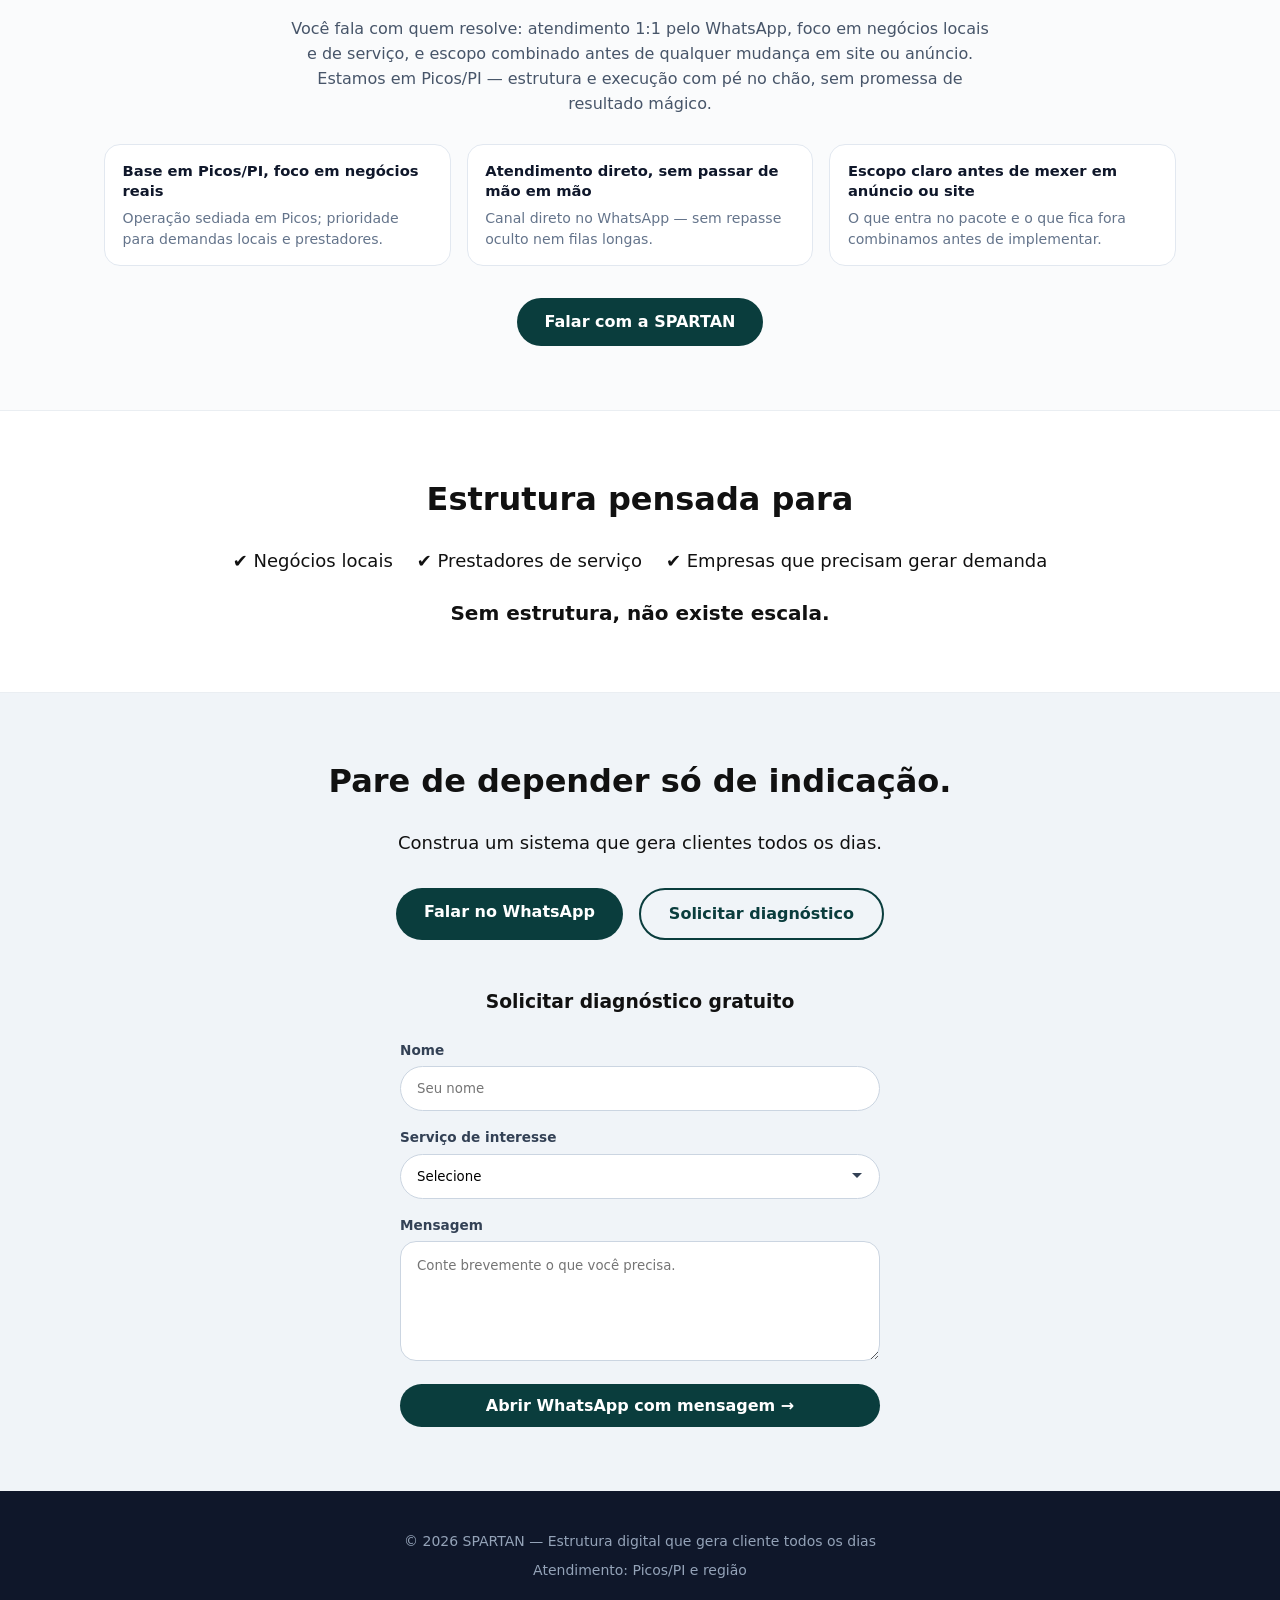
==== commit 751ba412: "feat: adicionar header fixo na landing Co-authored-by: Cursor <cursoragent@cursor.com>" ====
--- a/index.html
+++ b/index.html
@@ -54,6 +54,25 @@
       ></iframe
     ></noscript>
 
+    <header class="site-topbar">
+      <div class="container site-topbar__inner">
+        <a class="site-topbar__brand" href="#">SPARTAN</a>
+        <nav class="site-topbar__nav" aria-label="Seções da página">
+          <a href="#produtos">Produtos</a>
+          <a href="#processo">Como funciona</a>
+          <a href="#seguranca">Segurança</a>
+          <a href="#diagnostico">Diagnóstico</a>
+        </nav>
+        <a
+          class="site-topbar__wa btn-primary js-wa"
+          href="https://wa.me/5586999999999?text=Quero%20estrutura%20digital%20para%20minha%20empresa"
+          target="_blank"
+          rel="noopener noreferrer"
+          >WhatsApp</a
+        >
+      </div>
+    </header>
+
     <main>
       <section class="hero">
         <div class="container">
@@ -217,7 +236,7 @@
         </div>
       </section>
 
-      <section class="processo">
+      <section id="processo" class="processo">
         <div class="container">
           <h2>Como funciona</h2>
           <div class="processo-steps">
@@ -292,7 +311,7 @@
           </div>
 
           <div id="form" class="form-container">
-            <h3>Solicitar diagnóstico gratuito</h3>
+            <h3 id="lead-form-heading">Solicitar diagnóstico gratuito</h3>
             <form id="lead-form" novalidate>
               <input type="hidden" name="utm_source" value="" />
               <input type="hidden" name="utm_medium" value="" />
@@ -324,8 +343,20 @@
                 required
                 rows="4"
               ></textarea>
-              <button type="submit" class="btn-primary">Abrir WhatsApp com mensagem →</button>
+              <button type="submit" class="btn-primary" id="lead-submit-btn">Abrir WhatsApp com mensagem →</button>
             </form>
+            <div class="form-obrigado" id="lead-thanks" aria-live="polite">
+              <p class="form-obrigado-titulo">Pedido de diagnóstico enviado</p>
+              <p class="form-obrigado-texto">
+                A mensagem foi preparada para o WhatsApp. Continue por lá para alinhar detalhes e próximos passos do
+                diagnóstico.
+              </p>
+              <ul class="form-obrigado-lista">
+                <li>Confira se o WhatsApp abriu com o texto; envie para registrar o pedido.</li>
+                <li>Se não abrir, use o botão verde flutuante ou outro “Falar no WhatsApp” na página.</li>
+                <li>Complemente informações direto na conversa com a SPARTAN.</li>
+              </ul>
+            </div>
           </div>
         </div>
       </section>
--- a/css/style.css
+++ b/css/style.css
@@ -1,3 +1,7 @@
+:root {
+  --topbar-h: 56px;
+}
+
 * {
   margin: 0;
   padding: 0;
@@ -9,6 +13,101 @@
   line-height: 1.5;
   color: #111;
   background-color: #fff;
+  padding-top: var(--topbar-h);
+}
+
+#produtos,
+#processo,
+#seguranca,
+#diagnostico {
+  scroll-margin-top: calc(var(--topbar-h) + 12px);
+}
+
+.site-topbar {
+  position: fixed;
+  top: 0;
+  left: 0;
+  right: 0;
+  z-index: 900;
+  background: rgba(255, 255, 255, 0.96);
+  backdrop-filter: blur(8px);
+  border-bottom: 1px solid #eaeef2;
+}
+
+.site-topbar__inner {
+  display: flex;
+  align-items: center;
+  justify-content: space-between;
+  gap: 12px;
+  flex-wrap: wrap;
+  min-height: var(--topbar-h);
+  padding-top: 10px;
+  padding-bottom: 10px;
+}
+
+.site-topbar__brand {
+  font-weight: 700;
+  color: #0a3d3d;
+  text-decoration: none;
+  font-size: 1.05rem;
+  letter-spacing: -0.02em;
+}
+
+.site-topbar__brand:hover {
+  color: #0e5e5e;
+}
+
+.site-topbar__nav {
+  display: flex;
+  flex-wrap: wrap;
+  align-items: center;
+  justify-content: center;
+  gap: 8px 14px;
+  flex: 1 1 auto;
+  min-width: 0;
+}
+
+.site-topbar__nav a {
+  color: #475569;
+  font-size: 0.875rem;
+  font-weight: 500;
+  text-decoration: none;
+  white-space: nowrap;
+}
+
+.site-topbar__nav a:hover {
+  color: #0a3d3d;
+}
+
+.site-topbar__wa {
+  padding: 8px 16px;
+  font-size: 0.85rem;
+  flex-shrink: 0;
+}
+
+@media (max-width: 640px) {
+  :root {
+    --topbar-h: 100px;
+  }
+
+  .site-topbar__inner {
+    row-gap: 8px;
+  }
+
+  .site-topbar__nav {
+    order: 3;
+    width: 100%;
+    justify-content: flex-start;
+    overflow-x: auto;
+    flex-wrap: nowrap;
+    gap: 12px;
+    padding-bottom: 2px;
+    margin: 0 -6px;
+    padding-left: 6px;
+    padding-right: 6px;
+    -webkit-overflow-scrolling: touch;
+    scrollbar-width: thin;
+  }
 }
 
 .container {
@@ -384,6 +483,47 @@
   width: 100%;
 }
 
+.form-obrigado {
+  display: none;
+  margin-top: 0;
+  padding: 1.25rem 1.35rem;
+  background: #f1f5f9;
+  border: 1px solid #e2e8f0;
+  border-radius: 16px;
+  text-align: left;
+}
+
+.form-obrigado.is-visible {
+  display: block;
+}
+
+.form-obrigado-titulo {
+  font-weight: 700;
+  font-size: 1.05rem;
+  color: #0f172a;
+  margin: 0 0 0.65rem;
+  text-align: center;
+}
+
+.form-obrigado-texto {
+  margin: 0 0 1rem;
+  font-size: 0.94rem;
+  color: #475569;
+  line-height: 1.5;
+}
+
+.form-obrigado-lista {
+  margin: 0;
+  padding-left: 1.2rem;
+  font-size: 0.88rem;
+  color: #334155;
+  line-height: 1.45;
+}
+
+.form-obrigado-lista li {
+  margin-bottom: 0.4rem;
+}
+
 .footer {
   background: #0f172a;
   color: #94a3b8;
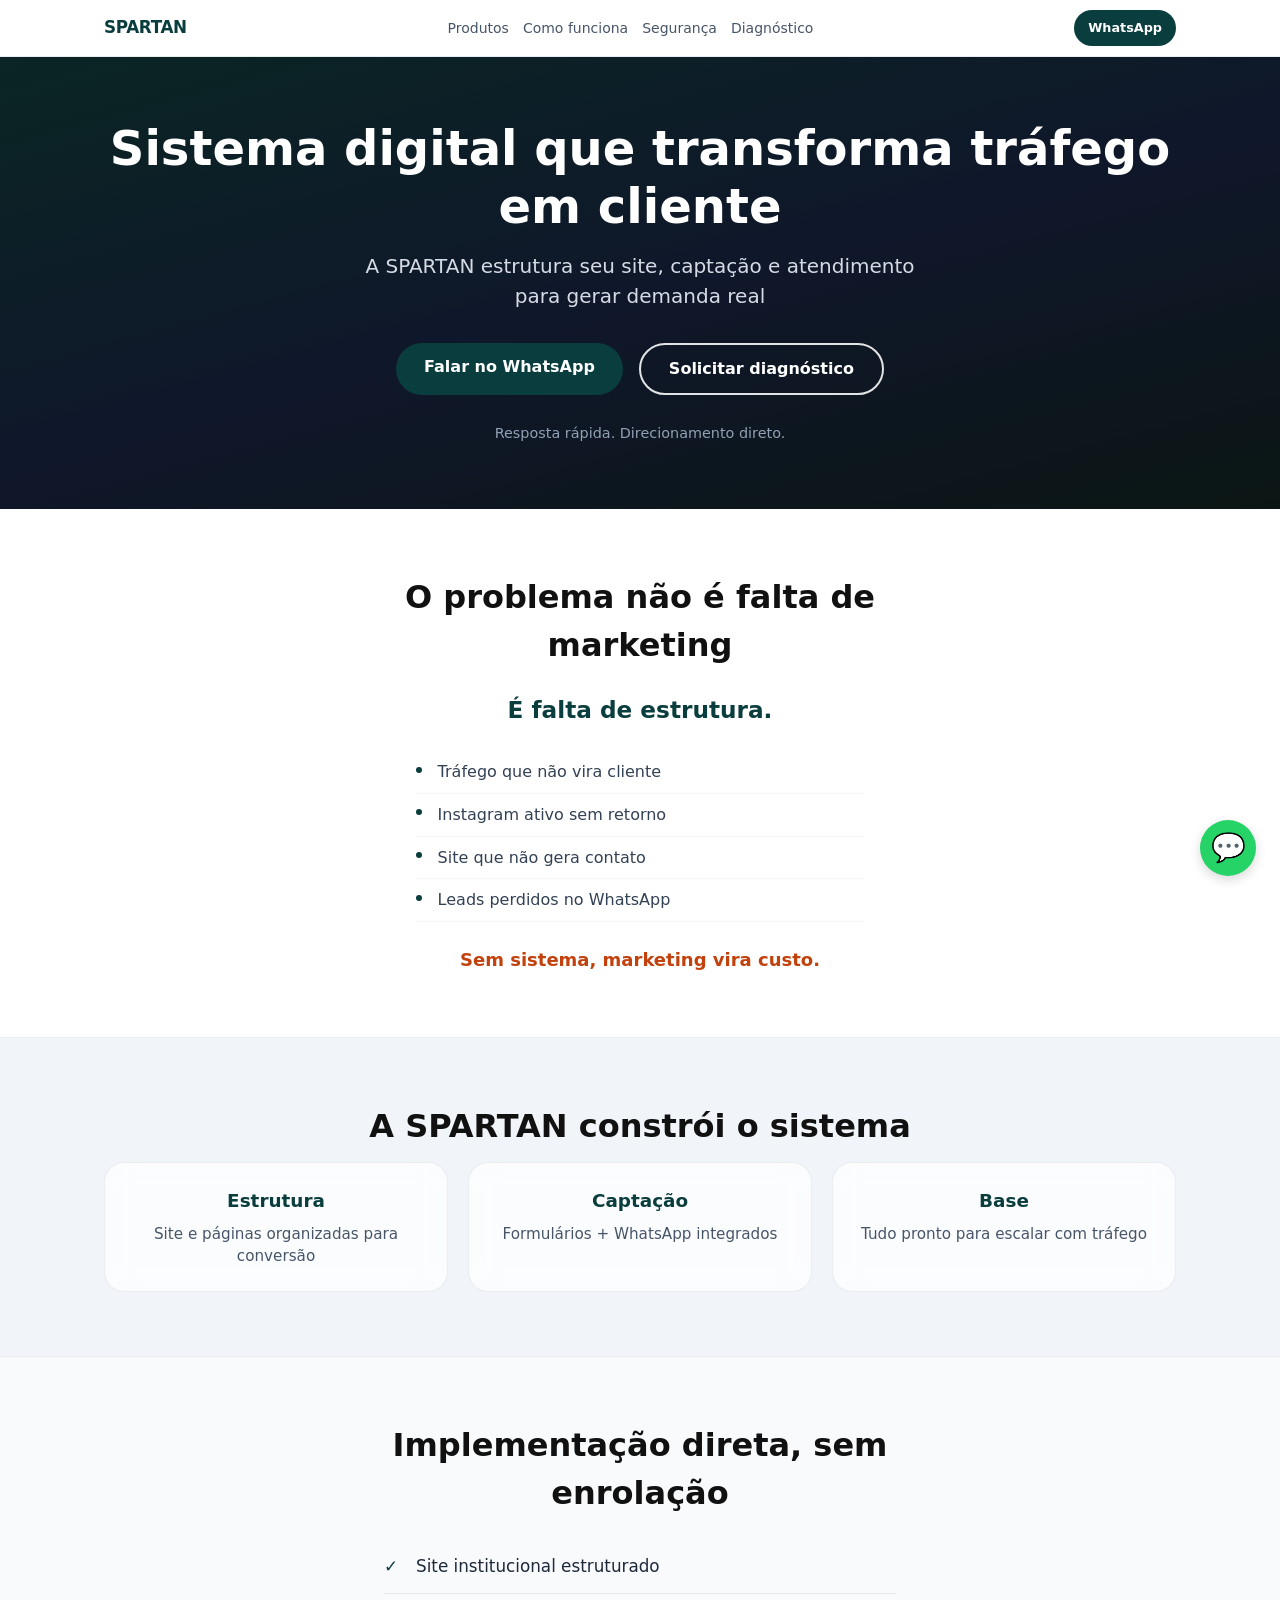
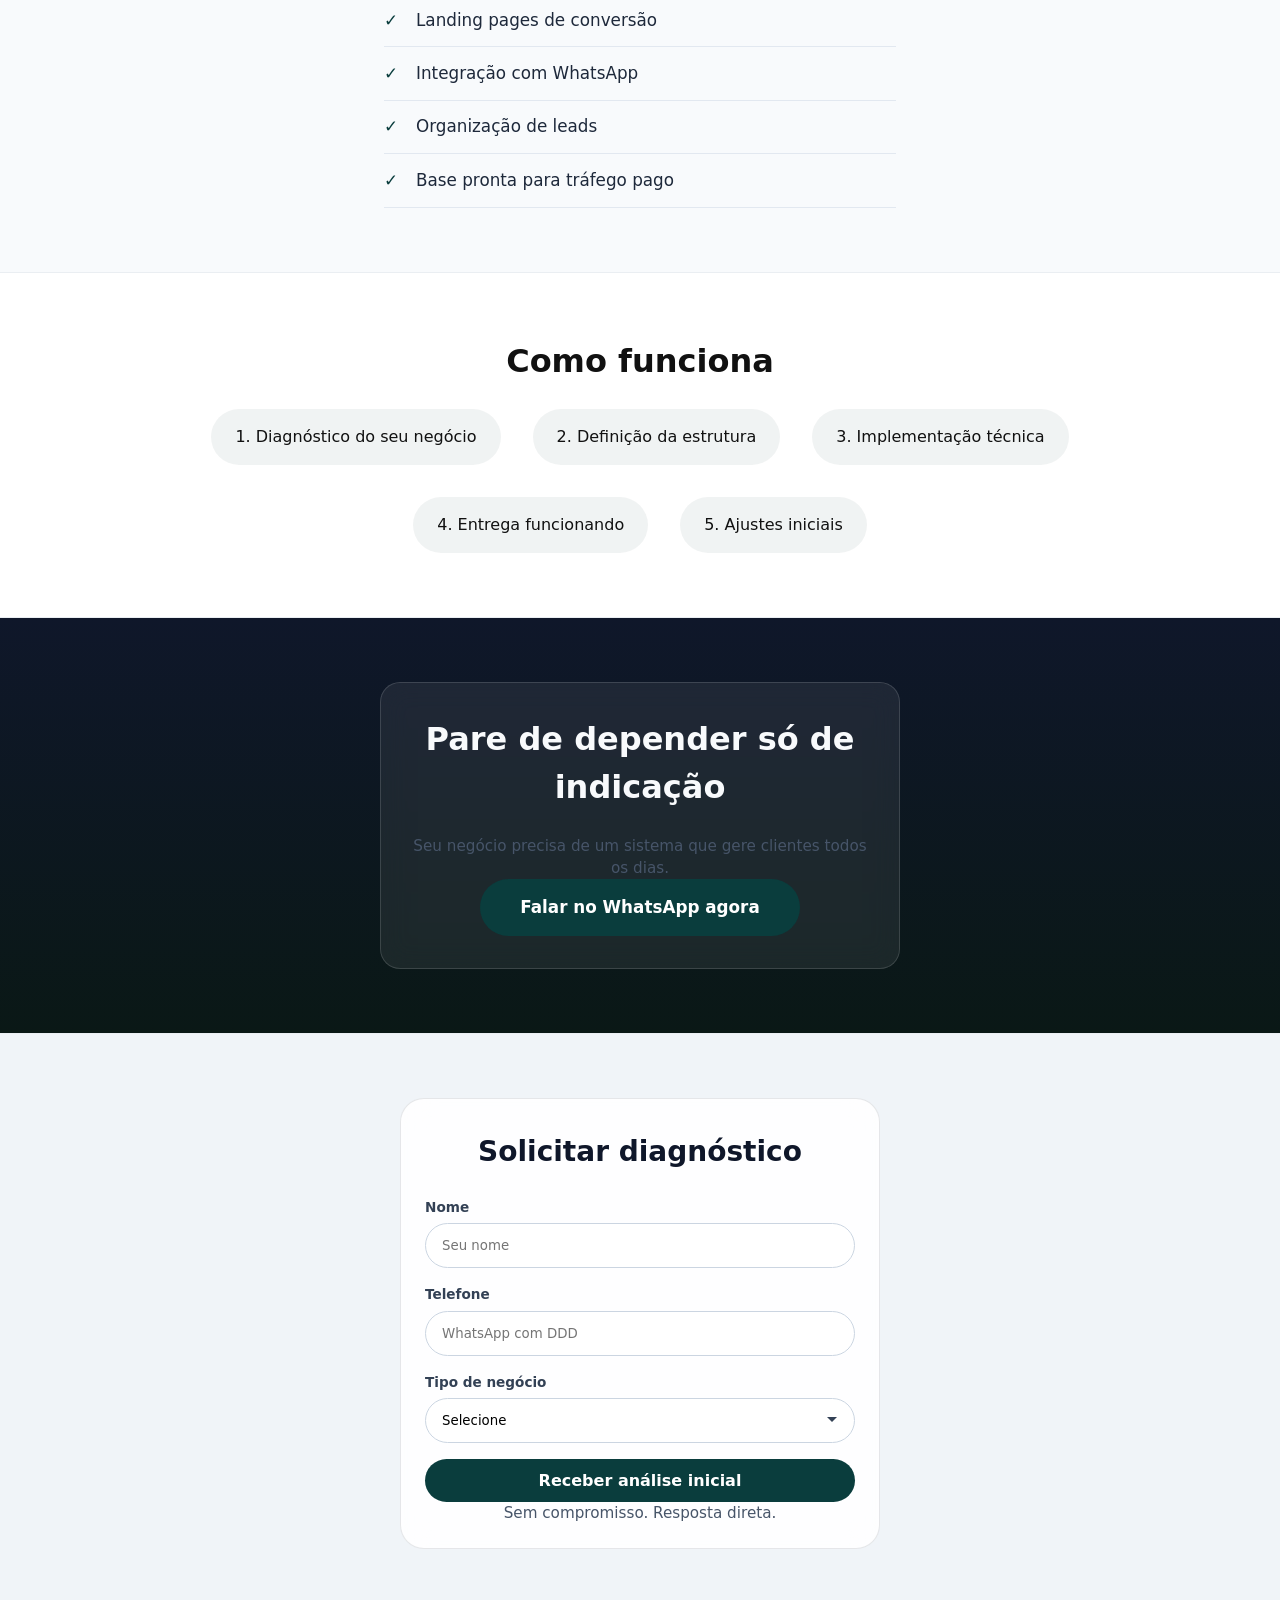
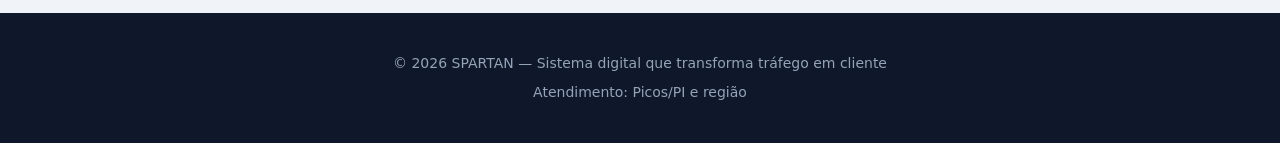
==== commit 945d6c76: "content: copy orientada a conversão, 7 blocos, glass e hero escuro Co-authored-by: Cursor <cursorage" ====
--- a/index.html
+++ b/index.html
@@ -3,10 +3,10 @@
   <head>
     <meta charset="UTF-8" />
     <meta name="viewport" content="width=device-width, initial-scale=1.0, viewport-fit=cover" />
-    <title>SPARTAN | Estrutura digital que gera cliente todos os dias</title>
+    <title>SPARTAN | Sistema digital que transforma tráfego em cliente</title>
     <meta
       name="description"
-      content="SPARTAN: três produtos — Estrutura Digital, Conversão e Integração — com escopo fechado, WhatsApp e CRM. Picos/PI."
+      content="A SPARTAN estrutura site, captação e atendimento para gerar demanda real. Diagnóstico, implementação e WhatsApp. Picos/PI."
     />
     <link rel="stylesheet" href="css/style.css" />
     <!-- Google Tag Manager (substitua GTM-XXXXXX) -->
@@ -64,7 +64,7 @@
           <a href="#diagnostico">Diagnóstico</a>
         </nav>
         <a
-          class="site-topbar__wa btn-primary js-wa"
+          class="site-topbar__wa btn-primary btn-primary--compact js-wa"
           href="https://wa.me/5586999999999?text=Quero%20estrutura%20digital%20para%20minha%20empresa"
           target="_blank"
           rel="noopener noreferrer"
@@ -74,10 +74,13 @@
     </header>
 
     <main>
-      <section class="hero">
-        <div class="container">
-          <h1>Crescimento digital não é estética.<br />É estrutura e execução.</h1>
-          <p class="subheadline">A SPARTAN organiza, constrói e opera o seu sistema de geração de clientes.</p>
+      <!-- BLOCO 1 — HERO -->
+      <section class="hero hero--dark">
+        <div class="container">
+          <h1>Sistema digital que transforma tráfego em cliente</h1>
+          <p class="subheadline hero-sub">
+            A SPARTAN estrutura seu site, captação e atendimento para gerar demanda real
+          </p>
           <div class="hero-buttons">
             <a
               class="btn-primary js-wa"
@@ -86,232 +89,98 @@
               rel="noopener noreferrer"
               >Falar no WhatsApp</a
             >
-            <a href="#diagnostico" class="btn-secondary">Solicitar diagnóstico</a>
-          </div>
-        </div>
-      </section>
-
+            <a href="#diagnostico" class="btn-secondary btn-secondary--on-dark">Solicitar diagnóstico</a>
+          </div>
+          <p class="hero-micro">Resposta rápida. Direcionamento direto.</p>
+        </div>
+      </section>
+
+      <!-- BLOCO 2 — QUEBRA DE ILUSÃO -->
       <section class="problema">
-        <div class="container">
-          <h2>Você já investiu em marketing e não viu resultado?</h2>
-          <div class="problema-lista">
-            <div class="problema-item">❌ Tráfego que não vira cliente</div>
-            <div class="problema-item">❌ Redes sociais sem retorno</div>
-            <div class="problema-item">❌ Site que não gera contato</div>
-            <div class="problema-item">❌ Falta de organização digital</div>
-          </div>
-          <p class="problema-conclusao">Sem estrutura, marketing vira custo — não investimento.</p>
-        </div>
-      </section>
-
-      <section class="solucao">
-        <div class="container">
-          <h2>A SPARTAN não vende “postagem”.</h2>
-          <p class="solucao-intro">
-            Três produtos fechados — Estrutura Digital, Conversão e Integração — para montar o seu sistema de geração de
-            clientes com escopo claro:
-          </p>
-          <div class="solucao-lista">
-            <div class="solucao-item">📌 Site e páginas que convertem</div>
-            <div class="solucao-item">📌 Captação de leads organizada</div>
-            <div class="solucao-item">📌 Integração com WhatsApp e CRM</div>
-            <div class="solucao-item">📌 Base pronta para tráfego pago</div>
-          </div>
-        </div>
-      </section>
-
-      <section class="servicos">
-        <div class="container">
-          <h2>O que fazemos</h2>
-          <p class="servicos-lead">Visão rápida dos eixos; pacotes, entregáveis e exclusões na seção seguinte.</p>
-          <div class="servicos-grid">
-            <div class="servico-card">
-              <h3>📐 Estrutura Digital</h3>
-              <p>Sites institucionais, landing pages e organização da presença online.</p>
-            </div>
-            <div class="servico-card">
-              <h3>🎯 Conversão</h3>
-              <p>Páginas focadas em geração de leads, estrutura de funil e ajustes para melhorar resultado.</p>
-            </div>
-            <div class="servico-card">
-              <h3>🔗 Integração</h3>
-              <p>WhatsApp, CRM e rastreamento completo.</p>
-            </div>
-          </div>
-        </div>
-      </section>
-
+        <div class="container container--narrow">
+          <h2>O problema não é falta de marketing</h2>
+          <p class="problema-lede">É falta de estrutura.</p>
+          <ul class="problema-pontos">
+            <li>Tráfego que não vira cliente</li>
+            <li>Instagram ativo sem retorno</li>
+            <li>Site que não gera contato</li>
+            <li>Leads perdidos no WhatsApp</li>
+          </ul>
+          <p class="problema-conclusao">Sem sistema, marketing vira custo.</p>
+        </div>
+      </section>
+
+      <!-- BLOCO 3 — SOLUÇÃO (glass) -->
+      <section class="solucao band-soft">
+        <div class="container">
+          <h2>A SPARTAN constrói o sistema</h2>
+          <div class="solucao-grid-glass">
+            <article class="glass-card">
+              <h3>Estrutura</h3>
+              <p>Site e páginas organizadas para conversão</p>
+            </article>
+            <article class="glass-card">
+              <h3>Captação</h3>
+              <p>Formulários + WhatsApp integrados</p>
+            </article>
+            <article class="glass-card">
+              <h3>Base</h3>
+              <p>Tudo pronto para escalar com tráfego</p>
+            </article>
+          </div>
+        </div>
+      </section>
+
+      <!-- BLOCO 4 — O QUE VOCÊ RECEBE -->
       <section id="produtos" class="produtos">
-        <div class="container">
-          <h2>Nossos produtos</h2>
-          <p class="produtos-lead">
-            Pacotes com escopo fechado: você sabe o que recebe, o que não entra e o prazo médio — conversamos pelo
-            WhatsApp e fechamos proposta por escrito.
-          </p>
-          <div class="produtos-grid">
-            <article class="produto-card">
-              <h3>Estrutura Digital</h3>
-              <p class="produto-para">
-                Negócios locais, prestadores e empresas que precisam de base digital sólida antes de escalar mídia.
-              </p>
-              <p class="produto-desc">
-                Implementação da base digital: páginas alinhadas à oferta, performance e organização da informação.
-              </p>
-              <ul class="produto-lista">
-                <li>Mapa de páginas e arquitetura da informação</li>
-                <li>Site/páginas estáticas responsivas (HTML/CSS/JS ou equivalente acordado)</li>
-                <li>Textos-base estruturados a partir do briefing (revisões limitadas ao pacote)</li>
-                <li>Publicação na hospedagem definida (ex.: Netlify, Vercel, servidor do cliente)</li>
-                <li>Ajuste de domínio/DNS quando os acessos estiverem disponíveis</li>
-              </ul>
-              <p class="produto-exclude">
-                <strong>Não inclui:</strong> produção contínua para blog/redes, branding novo, gestão de anúncios,
-                sistemas sob medida (ERP/app complexo).
-              </p>
-              <p class="produto-prazo">Prazo médio: 10 a 20 dias úteis (MVP institucional + páginas de apoio).</p>
-              <a
-                class="btn-primary js-wa btn-compact"
-                href="https://wa.me/5586999999999"
-                target="_blank"
-                rel="noopener noreferrer"
-                data-wa-message="Quero falar sobre o produto Estrutura Digital da SPARTAN."
-                >Quero este produto</a
-              >
-            </article>
-            <article class="produto-card">
-              <h3>Conversão</h3>
-              <p class="produto-para">Quem precisa transformar visita em contato qualificado com páginas e fluxo claros.</p>
-              <p class="produto-desc">
-                Landing pages, formulários e próximo passo após envio, alinhados ao objetivo do funil.
-              </p>
-              <ul class="produto-lista">
-                <li>Modelagem de uma ou mais LPs com objetivo definido por página</li>
-                <li>Formulário enxuto; WhatsApp com mensagem padrão quando aplicável</li>
-                <li>Página de obrigado / próximo passo (conteúdo breve, se contratado)</li>
-                <li>Orientação de hierarquia visual e copy para clareza (sem promessa de taxa)</li>
-              </ul>
-              <p class="produto-exclude">
-                <strong>Não inclui:</strong> testes A/B contínuos, operação de mídia, design gráfico pesado, garantia de
-                volume de leads ou vendas.
-              </p>
-              <p class="produto-prazo">Prazo médio: 5 a 12 dias úteis por LP (escopo fechado após briefing).</p>
-              <a
-                class="btn-primary js-wa btn-compact"
-                href="https://wa.me/5586999999999"
-                target="_blank"
-                rel="noopener noreferrer"
-                data-wa-message="Quero falar sobre o produto Conversão da SPARTAN."
-                >Quero este produto</a
-              >
-            </article>
-            <article class="produto-card">
-              <h3>Integração</h3>
-              <p class="produto-para">
-                Quem já tem ou vai ter páginas e precisa medir, enviar leads ao CRM e padronizar WhatsApp.
-              </p>
-              <p class="produto-desc">
-                Conectar site e LPs ao ecossistema comercial: rastreamento, destino dos leads e consistência de eventos.
-              </p>
-              <ul class="produto-lista">
-                <li>GTM: tags e variáveis (ou instruções equivalentes à stack do cliente)</li>
-                <li>GA4 e Meta Pixel com eventos alinhados a formulário e cliques em WhatsApp</li>
-                <li>Destino do lead (e-mail, CRM, webhook) sem backend proprietário SPARTAN</li>
-                <li>Documentação resumida: IDs instalados e checklist de validação</li>
-              </ul>
-              <p class="produto-exclude">
-                <strong>Não inclui:</strong> implementação completa de CRM avançado, API dedicada mantida pela SPARTAN,
-                suporte 24/7 a ferramentas de terceiros.
-              </p>
-              <p class="produto-prazo">Prazo médio: 3 a 8 dias úteis após acessos às contas e definição do destino dos leads.</p>
-              <a
-                class="btn-primary js-wa btn-compact"
-                href="https://wa.me/5586999999999"
-                target="_blank"
-                rel="noopener noreferrer"
-                data-wa-message="Quero falar sobre o produto Integração da SPARTAN."
-                >Quero este produto</a
-              >
-            </article>
-          </div>
-        </div>
-      </section>
-
+        <div class="container container--narrow">
+          <h2>Implementação direta, sem enrolação</h2>
+          <ul class="lista-recebe">
+            <li>Site institucional estruturado</li>
+            <li>Landing pages de conversão</li>
+            <li>Integração com WhatsApp</li>
+            <li>Organização de leads</li>
+            <li>Base pronta para tráfego pago</li>
+          </ul>
+        </div>
+      </section>
+
+      <!-- BLOCO 5 — PROCESSO -->
       <section id="processo" class="processo">
         <div class="container">
           <h2>Como funciona</h2>
           <div class="processo-steps">
             <div class="step">1. Diagnóstico do seu negócio</div>
-            <div class="step">2. Definição da estrutura necessária</div>
+            <div class="step">2. Definição da estrutura</div>
             <div class="step">3. Implementação técnica</div>
-            <div class="step">4. Entrega com tudo funcionando</div>
-            <div class="step">5. Ajustes com base em dados</div>
-          </div>
-        </div>
-      </section>
-
-      <section id="seguranca" class="seguranca">
-        <div class="container">
-          <h2>Operação séria, atendimento direto</h2>
-          <p class="seguranca-lead">
-            Você fala com quem resolve: atendimento 1:1 pelo WhatsApp, foco em negócios locais e de serviço, e escopo
-            combinado antes de qualquer mudança em site ou anúncio. Estamos em Picos/PI — estrutura e execução com pé no chão,
-            sem promessa de resultado mágico.
-          </p>
-          <div class="seguranca-grid">
-            <div class="seguranca-destaque">
-              <p class="seguranca-destaque-titulo">Base em Picos/PI, foco em negócios reais</p>
-              <p class="seguranca-destaque-texto">Operação sediada em Picos; prioridade para demandas locais e prestadores.</p>
-            </div>
-            <div class="seguranca-destaque">
-              <p class="seguranca-destaque-titulo">Atendimento direto, sem passar de mão em mão</p>
-              <p class="seguranca-destaque-texto">Canal direto no WhatsApp — sem repasse oculto nem filas longas.</p>
-            </div>
-            <div class="seguranca-destaque">
-              <p class="seguranca-destaque-titulo">Escopo claro antes de mexer em anúncio ou site</p>
-              <p class="seguranca-destaque-texto">O que entra no pacote e o que fica fora combinamos antes de implementar.</p>
-            </div>
-          </div>
-          <p class="seguranca-cta">
+            <div class="step">4. Entrega funcionando</div>
+            <div class="step">5. Ajustes iniciais</div>
+          </div>
+        </div>
+      </section>
+
+      <!-- BLOCO 6 — IMPACTO -->
+      <section id="seguranca" class="seguranca seguranca--impact">
+        <div class="container container--narrow">
+          <div class="glass-card glass-card--impact">
+            <h2>Pare de depender só de indicação</h2>
+            <p class="impact-text">Seu negócio precisa de um sistema que gere clientes todos os dias.</p>
             <a
-              class="btn-primary js-wa"
-              href="https://wa.me/5586999999999"
-              target="_blank"
-              rel="noopener noreferrer"
-              >Falar com a SPARTAN</a
-            >
-          </p>
-        </div>
-      </section>
-
-      <section class="prova">
-        <div class="container">
-          <h2>Estrutura pensada para</h2>
-          <div class="prova-lista">
-            <div class="prova-item">✔ Negócios locais</div>
-            <div class="prova-item">✔ Prestadores de serviço</div>
-            <div class="prova-item">✔ Empresas que precisam gerar demanda</div>
-          </div>
-          <p class="prova-conclusao">Sem estrutura, não existe escala.</p>
-        </div>
-      </section>
-
-      <section id="diagnostico" class="cta-final">
-        <div class="container">
-          <h2>Pare de depender só de indicação.</h2>
-          <p class="cta-lead">Construa um sistema que gera clientes todos os dias.</p>
-          <div class="cta-buttons">
-            <a
-              class="btn-primary js-wa"
+              class="btn-primary btn-primary--large js-wa"
               href="https://wa.me/5586999999999?text=Quero%20estrutura%20digital%20para%20minha%20empresa"
               target="_blank"
               rel="noopener noreferrer"
-              >Falar no WhatsApp</a
+              >Falar no WhatsApp agora</a
             >
-            <a href="#form" class="btn-secondary">Solicitar diagnóstico</a>
-          </div>
-
-          <div id="form" class="form-container">
-            <h3 id="lead-form-heading">Solicitar diagnóstico gratuito</h3>
+          </div>
+        </div>
+      </section>
+
+      <!-- BLOCO 7 — FORMULÁRIO -->
+      <section id="diagnostico" class="cta-final">
+        <div class="container">
+          <div id="form" class="form-container glass-card glass-card--form">
+            <h2 id="lead-form-heading" class="form-titulo">Solicitar diagnóstico</h2>
             <form id="lead-form" novalidate>
               <input type="hidden" name="utm_source" value="" />
               <input type="hidden" name="utm_medium" value="" />
@@ -326,35 +195,35 @@
                 required
                 autocomplete="name"
               />
-              <label class="form-label" for="lead-servico">Serviço de interesse</label>
-              <select id="lead-servico" name="servico" required>
+              <label class="form-label" for="lead-tel">Telefone</label>
+              <input
+                id="lead-tel"
+                type="tel"
+                name="telefone"
+                placeholder="WhatsApp com DDD"
+                required
+                autocomplete="tel"
+              />
+              <label class="form-label" for="lead-tipo">Tipo de negócio</label>
+              <select id="lead-tipo" name="tipo_negocio" required>
                 <option value="" disabled selected>Selecione</option>
-                <option value="estrutura">Estrutura digital (site / presença)</option>
-                <option value="conversao">Conversão (landing / funil)</option>
-                <option value="integracao">Integração (WhatsApp, CRM, tracking)</option>
-                <option value="trafego">Base para tráfego pago</option>
-                <option value="outro">Outro / diagnóstico geral</option>
+                <option value="local">Comércio / serviço local</option>
+                <option value="prestador">Prestador autônomo</option>
+                <option value="b2b">B2B / empresa</option>
+                <option value="online">Negócio online</option>
+                <option value="outro">Outro</option>
               </select>
-              <label class="form-label" for="lead-msg">Mensagem</label>
-              <textarea
-                id="lead-msg"
-                name="mensagem"
-                placeholder="Conte brevemente o que você precisa."
-                required
-                rows="4"
-              ></textarea>
-              <button type="submit" class="btn-primary" id="lead-submit-btn">Abrir WhatsApp com mensagem →</button>
+              <button type="submit" class="btn-primary" id="lead-submit-btn">Receber análise inicial</button>
+              <p class="form-micro">Sem compromisso. Resposta direta.</p>
             </form>
             <div class="form-obrigado" id="lead-thanks" aria-live="polite">
-              <p class="form-obrigado-titulo">Pedido de diagnóstico enviado</p>
+              <p class="form-obrigado-titulo">Pedido enviado</p>
               <p class="form-obrigado-texto">
-                A mensagem foi preparada para o WhatsApp. Continue por lá para alinhar detalhes e próximos passos do
-                diagnóstico.
+                Abrimos o WhatsApp com seu pedido. Envie a mensagem para registrar o diagnóstico.
               </p>
               <ul class="form-obrigado-lista">
-                <li>Confira se o WhatsApp abriu com o texto; envie para registrar o pedido.</li>
-                <li>Se não abrir, use o botão verde flutuante ou outro “Falar no WhatsApp” na página.</li>
-                <li>Complemente informações direto na conversa com a SPARTAN.</li>
+                <li>Confira o texto e envie no WhatsApp.</li>
+                <li>Use o botão verde flutuante se precisar abrir de novo.</li>
               </ul>
             </div>
           </div>
@@ -364,7 +233,7 @@
 
     <footer class="footer">
       <div class="container">
-        <p>© 2026 SPARTAN — Estrutura digital que gera cliente todos os dias</p>
+        <p>© 2026 SPARTAN — Sistema digital que transforma tráfego em cliente</p>
         <p>Atendimento: Picos/PI e região</p>
       </div>
     </footer>
--- a/css/style.css
+++ b/css/style.css
@@ -19,7 +19,8 @@
 #produtos,
 #processo,
 #seguranca,
-#diagnostico {
+#diagnostico,
+#form {
   scroll-margin-top: calc(var(--topbar-h) + 12px);
 }
 
@@ -116,6 +117,10 @@
   padding: 0 24px;
 }
 
+.container--narrow {
+  max-width: 40rem;
+}
+
 h1 {
   font-size: clamp(1.75rem, 5vw, 3rem);
   line-height: 1.2;
@@ -189,11 +194,201 @@
   border-bottom: none;
 }
 
+.hero--dark {
+  background: linear-gradient(165deg, #0a2524 0%, #0f172a 52%, #0b1614 100%);
+  color: #f8fafc;
+  border-bottom: none;
+}
+
+.hero--dark h1 {
+  color: #fff;
+}
+
+.hero-sub {
+  color: rgba(226, 232, 240, 0.94);
+  max-width: 36rem;
+  margin-left: auto;
+  margin-right: auto;
+}
+
+.hero-micro {
+  margin-top: 1.75rem;
+  font-size: 0.9rem;
+  color: rgba(148, 163, 184, 0.98);
+}
+
 .hero-buttons {
   display: flex;
   gap: 16px;
   justify-content: center;
   flex-wrap: wrap;
+}
+
+.btn-secondary--on-dark {
+  border-color: rgba(255, 255, 255, 0.88);
+  color: #fff;
+}
+
+.btn-secondary--on-dark:hover {
+  background: rgba(255, 255, 255, 0.1);
+}
+
+.btn-primary--compact {
+  padding: 8px 14px;
+  font-size: 0.8rem;
+}
+
+.btn-primary--large {
+  padding: 16px 28px;
+  font-size: 1.05rem;
+  width: 100%;
+  max-width: 320px;
+  justify-content: center;
+}
+
+.band-soft {
+  background: #f1f5f9;
+}
+
+.solucao-grid-glass {
+  display: grid;
+  grid-template-columns: repeat(auto-fit, minmax(240px, 1fr));
+  gap: 20px;
+  margin-top: 8px;
+}
+
+.glass-card {
+  background: rgba(255, 255, 255, 0.72);
+  backdrop-filter: blur(14px);
+  -webkit-backdrop-filter: blur(14px);
+  border: 1px solid rgba(15, 23, 42, 0.07);
+  border-radius: 20px;
+  padding: 1.5rem 1.35rem;
+  text-align: center;
+}
+
+.glass-card h3 {
+  color: #0a3d3d;
+  font-size: 1.15rem;
+  margin-bottom: 0.5rem;
+}
+
+.glass-card p {
+  margin: 0;
+  color: #475569;
+  font-size: 0.95rem;
+  line-height: 1.45;
+}
+
+.glass-card--impact {
+  background: rgba(255, 255, 255, 0.07);
+  border: 1px solid rgba(255, 255, 255, 0.14);
+  padding: 2rem 1.5rem;
+  max-width: 520px;
+  margin: 0 auto;
+}
+
+.seguranca--impact h2,
+.glass-card--impact h2 {
+  color: #f8fafc;
+}
+
+.impact-text {
+  font-size: 1.05rem;
+  line-height: 1.55;
+  color: rgba(226, 232, 240, 0.92);
+  margin: 0 0 1.5rem;
+  text-align: center;
+}
+
+.glass-card--impact .btn-primary {
+  display: inline-flex;
+}
+
+.glass-card--form {
+  background: rgba(255, 255, 255, 0.88);
+  backdrop-filter: blur(16px);
+  -webkit-backdrop-filter: blur(16px);
+  border: 1px solid rgba(15, 23, 42, 0.1);
+  border-radius: 24px;
+  padding: 2rem 1.5rem 1.5rem;
+  max-width: 480px;
+  margin: 0 auto;
+  text-align: left;
+}
+
+.form-titulo {
+  font-size: clamp(1.35rem, 3vw, 1.75rem);
+  margin-bottom: 1.25rem;
+  color: #0f172a;
+  text-align: center;
+}
+
+.form-micro {
+  text-align: center;
+  font-size: 0.82rem;
+  color: #64748b;
+  margin: 0.75rem 0 0;
+}
+
+.problema-lede {
+  text-align: center;
+  font-size: clamp(1.2rem, 3vw, 1.45rem);
+  font-weight: 700;
+  color: #0a3d3d;
+  margin: 0 0 1.5rem;
+}
+
+.problema-pontos {
+  list-style: none;
+  max-width: 28rem;
+  margin: 0 auto 1.5rem;
+  padding: 0;
+}
+
+.problema-pontos li {
+  position: relative;
+  padding: 0.55rem 0 0.55rem 1.35rem;
+  font-weight: 500;
+  color: #334155;
+  border-bottom: 1px solid #f1f5f9;
+  text-align: left;
+}
+
+.problema-pontos li::before {
+  content: "";
+  position: absolute;
+  left: 0;
+  top: 0.95rem;
+  width: 6px;
+  height: 6px;
+  border-radius: 50%;
+  background: #0a3d3d;
+}
+
+.lista-recebe {
+  list-style: none;
+  margin: 0 auto;
+  padding: 0;
+  max-width: 32rem;
+}
+
+.lista-recebe li {
+  padding: 0.85rem 0 0.85rem 2rem;
+  position: relative;
+  font-size: 1.05rem;
+  font-weight: 500;
+  color: #1e293b;
+  border-bottom: 1px solid #e2e8f0;
+  text-align: left;
+}
+
+.lista-recebe li::before {
+  content: "✓";
+  position: absolute;
+  left: 0;
+  color: #0a3d3d;
+  font-weight: 700;
 }
 
 .problema-lista,
@@ -338,6 +533,11 @@
   background: #fafbfc;
 }
 
+.seguranca--impact {
+  background: linear-gradient(180deg, #0f172a 0%, #0a1816 100%);
+  color: #e2e8f0;
+}
+
 .seguranca-lead {
   text-align: center;
   color: #475569;
@@ -420,6 +620,10 @@
   border-bottom: none;
 }
 
+.cta-final .form-container.glass-card--form {
+  margin-top: 0;
+}
+
 .cta-buttons {
   display: flex;
   gap: 16px;
@@ -434,6 +638,7 @@
   text-align: left;
 }
 
+.form-container h2.form-titulo,
 .form-container h3 {
   text-align: center;
   margin-bottom: 24px;
@@ -448,6 +653,7 @@
 }
 
 .form-container input[type="text"],
+.form-container input[type="tel"],
 .form-container select,
 .form-container textarea {
   width: 100%;
@@ -457,7 +663,8 @@
   font-family: inherit;
 }
 
-.form-container input[type="text"] {
+.form-container input[type="text"],
+.form-container input[type="tel"] {
   border-radius: 40px;
 }
 
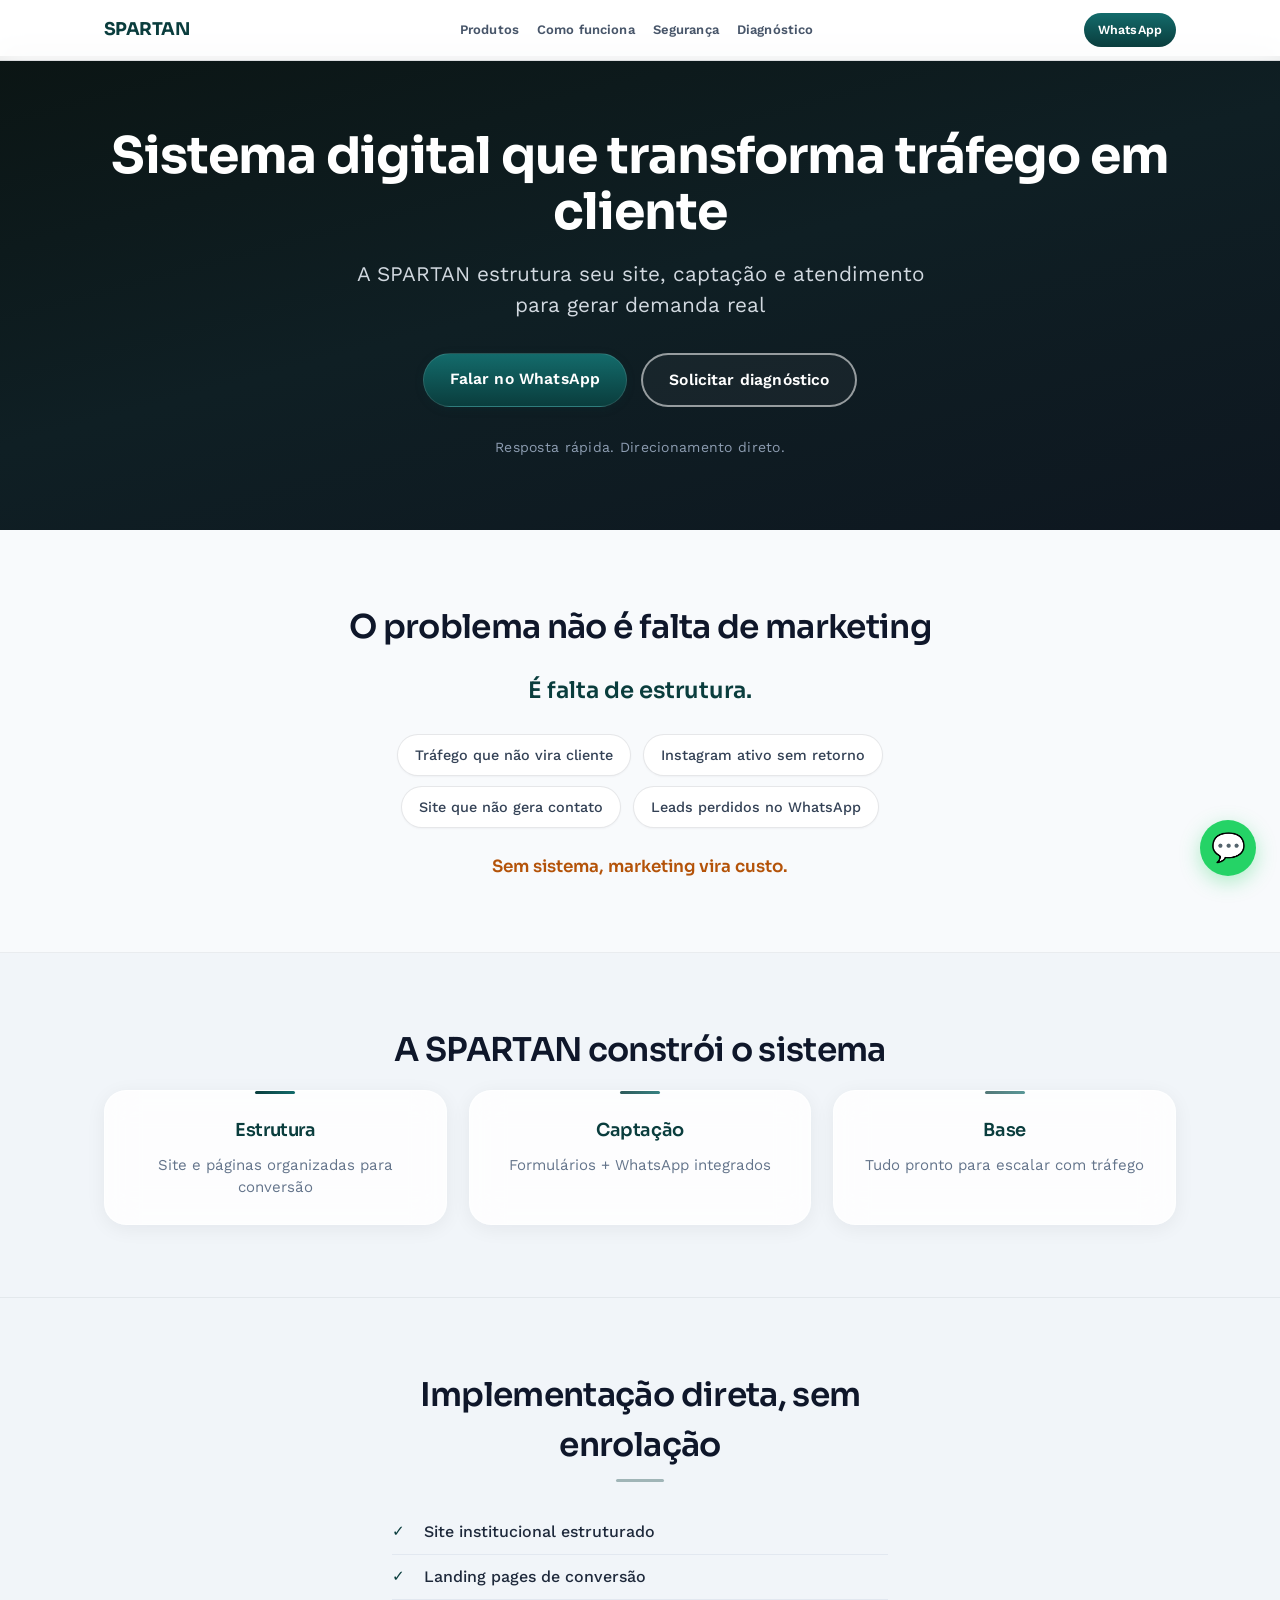
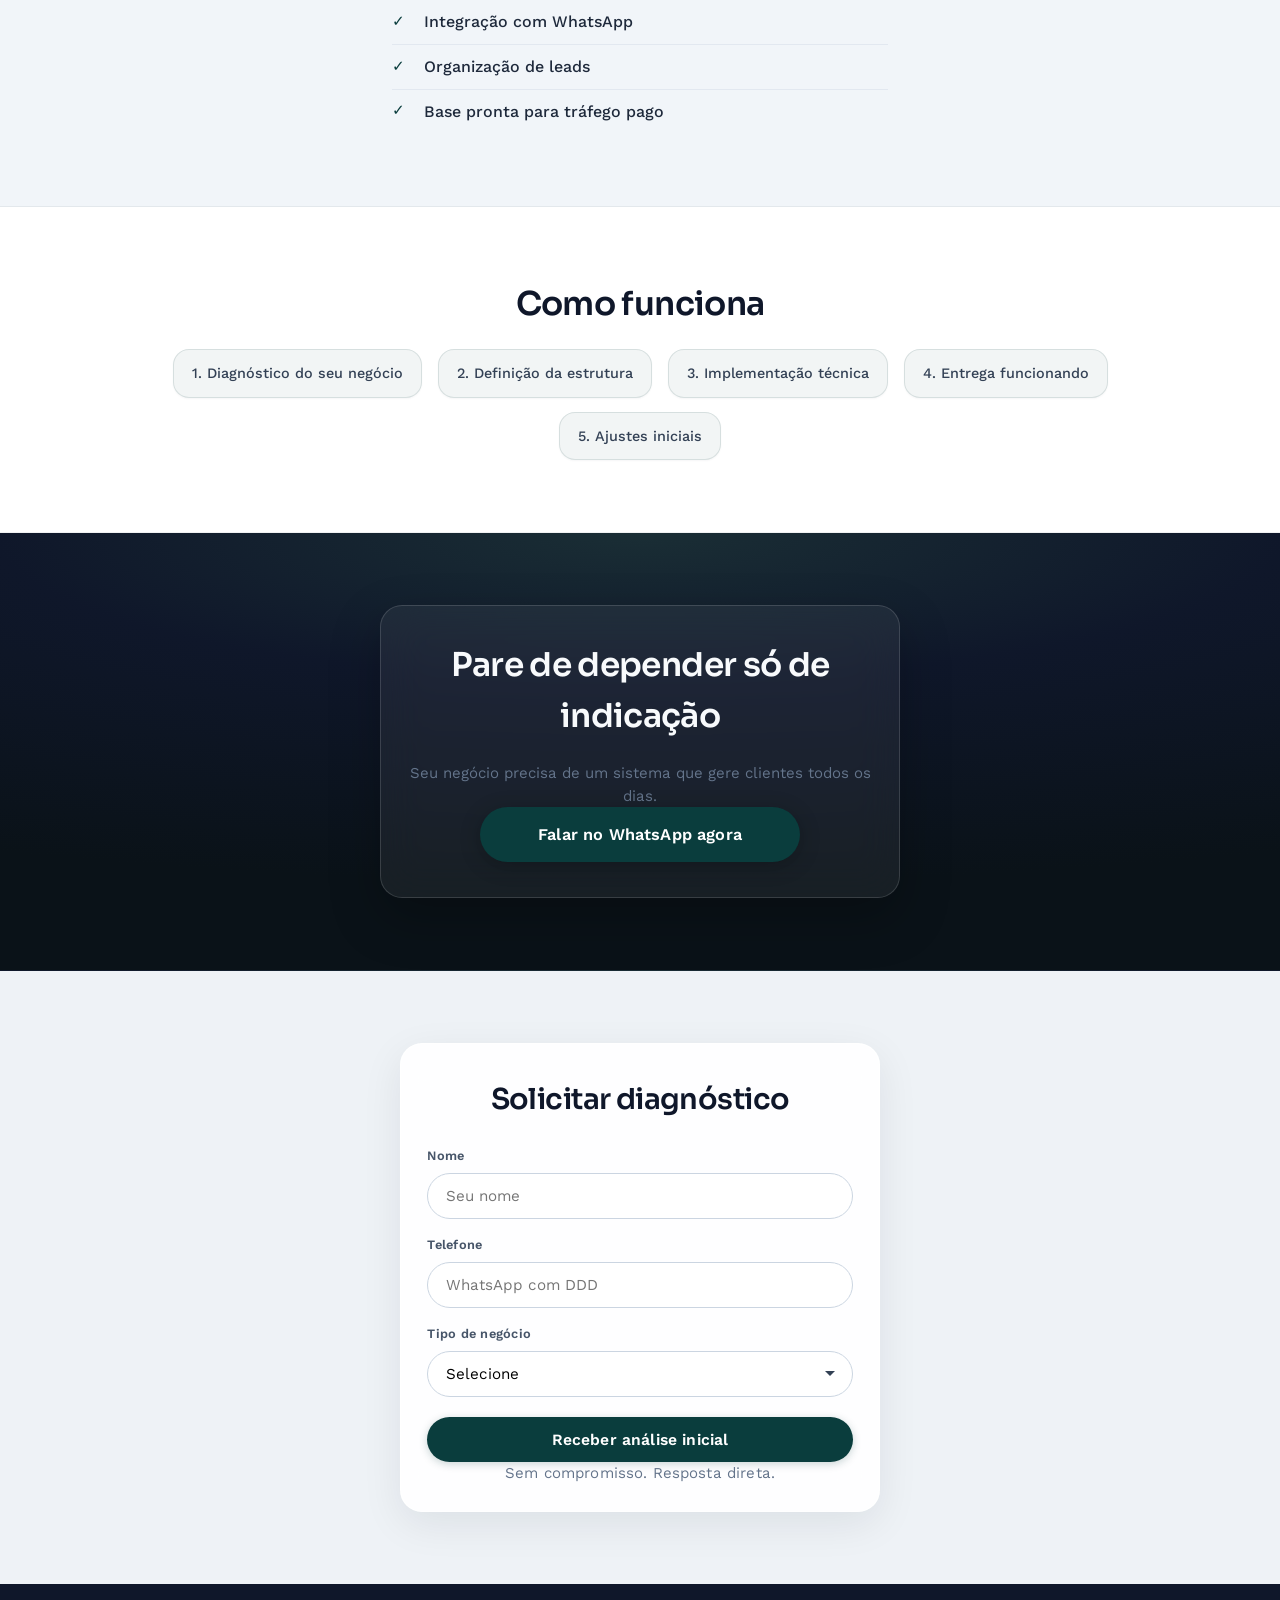
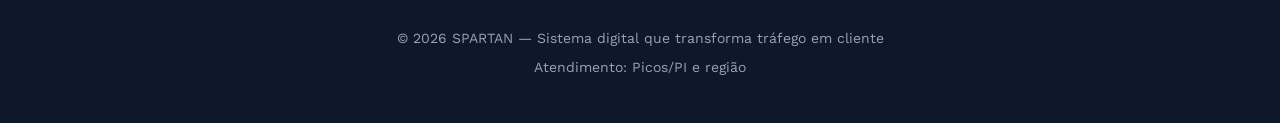
==== commit 2e747d26: "feat: aplicar direcao visual spartan na landing Co-authored-by: Cursor <cursoragent@cursor.com>" ====
--- a/index.html
+++ b/index.html
@@ -7,6 +7,12 @@
     <meta
       name="description"
       content="A SPARTAN estrutura site, captação e atendimento para gerar demanda real. Diagnóstico, implementação e WhatsApp. Picos/PI."
+    />
+    <link rel="preconnect" href="https://fonts.googleapis.com" />
+    <link rel="preconnect" href="https://fonts.gstatic.com" crossorigin />
+    <link
+      href="https://fonts.googleapis.com/css2?family=Sora:wght@500;600;700&family=Work+Sans:ital,wght@0,400;0,500;0,600;1,400&display=swap"
+      rel="stylesheet"
     />
     <link rel="stylesheet" href="css/style.css" />
     <!-- Google Tag Manager (substitua GTM-XXXXXX) -->
--- a/css/style.css
+++ b/css/style.css
@@ -1,4 +1,24 @@
 :root {
+  --font-display: "Sora", system-ui, sans-serif;
+  --font-body: "Work Sans", system-ui, sans-serif;
+  --color-spartan: #0a3d3d;
+  --color-spartan-mid: #0e5e5e;
+  --color-spartan-light: #136b6b;
+  --color-ink: #0f172a;
+  --color-muted: #64748b;
+  --color-border: rgba(15, 23, 42, 0.1);
+  --surface-page: #fafbfc;
+  --surface-muted: #f1f5f9;
+  --surface-card: #ffffff;
+  --surface-form: #eef2f6;
+  --shadow-sm: 0 1px 2px rgba(15, 23, 42, 0.04);
+  --shadow-card: 0 4px 20px rgba(15, 23, 42, 0.06);
+  --shadow-card-lg: 0 12px 40px rgba(15, 23, 42, 0.08);
+  --shadow-topbar: 0 1px 0 rgba(15, 23, 42, 0.06);
+  --radius-sm: 12px;
+  --radius-md: 16px;
+  --radius-lg: 22px;
+  --radius-pill: 999px;
   --topbar-h: 56px;
 }
 
@@ -9,11 +29,21 @@
 }
 
 body {
-  font-family: system-ui, -apple-system, "Segoe UI", Roboto, Helvetica, sans-serif;
-  line-height: 1.5;
-  color: #111;
-  background-color: #fff;
+  font-family: var(--font-body);
+  line-height: 1.55;
+  color: var(--color-ink);
+  background-color: var(--surface-page);
   padding-top: var(--topbar-h);
+  -webkit-font-smoothing: antialiased;
+}
+
+h1,
+h2,
+h3,
+.form-titulo {
+  font-family: var(--font-display);
+  font-weight: 600;
+  letter-spacing: -0.02em;
 }
 
 #produtos,
@@ -30,32 +60,35 @@
   left: 0;
   right: 0;
   z-index: 900;
-  background: rgba(255, 255, 255, 0.96);
-  backdrop-filter: blur(8px);
-  border-bottom: 1px solid #eaeef2;
+  background: rgba(255, 255, 255, 0.92);
+  backdrop-filter: blur(14px);
+  -webkit-backdrop-filter: blur(14px);
+  border-bottom: 1px solid var(--color-border);
+  box-shadow: var(--shadow-topbar);
 }
 
 .site-topbar__inner {
   display: flex;
   align-items: center;
   justify-content: space-between;
-  gap: 12px;
+  gap: 14px;
   flex-wrap: wrap;
-  min-height: var(--topbar-h);
-  padding-top: 10px;
-  padding-bottom: 10px;
+  min-height: calc(var(--topbar-h) + 4px);
+  padding-top: 12px;
+  padding-bottom: 12px;
 }
 
 .site-topbar__brand {
+  font-family: var(--font-display);
   font-weight: 700;
-  color: #0a3d3d;
+  color: var(--color-spartan);
   text-decoration: none;
-  font-size: 1.05rem;
-  letter-spacing: -0.02em;
+  font-size: 1.1rem;
+  letter-spacing: -0.03em;
 }
 
 .site-topbar__brand:hover {
-  color: #0e5e5e;
+  color: var(--color-spartan-mid);
 }
 
 .site-topbar__nav {
@@ -63,27 +96,41 @@
   flex-wrap: wrap;
   align-items: center;
   justify-content: center;
-  gap: 8px 14px;
+  gap: 6px 18px;
   flex: 1 1 auto;
   min-width: 0;
 }
 
 .site-topbar__nav a {
   color: #475569;
-  font-size: 0.875rem;
-  font-weight: 500;
+  font-size: 0.8125rem;
+  font-weight: 600;
   text-decoration: none;
   white-space: nowrap;
+  letter-spacing: 0.01em;
+  transition: color 0.2s ease;
 }
 
 .site-topbar__nav a:hover {
-  color: #0a3d3d;
+  color: var(--color-spartan);
 }
 
 .site-topbar__wa {
-  padding: 8px 16px;
-  font-size: 0.85rem;
+  padding: 7px 14px;
+  font-size: 0.78rem;
+  font-weight: 600;
   flex-shrink: 0;
+  border-radius: var(--radius-pill);
+  box-shadow: var(--shadow-sm);
+  letter-spacing: 0.02em;
+}
+
+.site-topbar__wa.btn-primary {
+  background: linear-gradient(180deg, var(--color-spartan-light) 0%, var(--color-spartan) 100%);
+}
+
+.site-topbar__wa.btn-primary:hover {
+  background: var(--color-spartan-mid);
 }
 
 @media (max-width: 640px) {
@@ -92,7 +139,7 @@
   }
 
   .site-topbar__inner {
-    row-gap: 8px;
+    row-gap: 10px;
   }
 
   .site-topbar__nav {
@@ -102,7 +149,7 @@
     overflow-x: auto;
     flex-wrap: nowrap;
     gap: 12px;
-    padding-bottom: 2px;
+    padding-bottom: 4px;
     margin: 0 -6px;
     padding-left: 6px;
     padding-right: 6px;
@@ -122,21 +169,25 @@
 }
 
 h1 {
-  font-size: clamp(1.75rem, 5vw, 3rem);
-  line-height: 1.2;
-  margin-bottom: 1rem;
+  font-size: clamp(1.85rem, 5vw, 3.15rem);
+  line-height: 1.12;
+  margin-bottom: 1.1rem;
+  font-weight: 700;
 }
 
 h2 {
-  font-size: clamp(1.35rem, 3.5vw, 2rem);
-  margin-bottom: 1.5rem;
-  text-align: center;
+  font-size: clamp(1.4rem, 3.2vw, 2.05rem);
+  margin-bottom: 1.25rem;
+  text-align: center;
+  font-weight: 600;
 }
 
 .subheadline {
-  font-size: 1.25rem;
-  color: #2c3e50;
+  font-size: clamp(1.05rem, 2.2vw, 1.3rem);
+  color: #334155;
   margin-bottom: 2rem;
+  font-weight: 400;
+  line-height: 1.5;
 }
 
 .solucao-intro {
@@ -153,49 +204,52 @@
 .btn-primary,
 .btn-secondary {
   display: inline-block;
-  padding: 12px 28px;
-  border-radius: 40px;
+  padding: 13px 26px;
+  border-radius: var(--radius-pill);
   text-decoration: none;
   font-weight: 600;
-  transition: 0.2s;
+  font-family: var(--font-body);
+  transition: background 0.2s ease, color 0.2s ease, box-shadow 0.2s ease, border-color 0.2s ease;
   cursor: pointer;
   border: none;
-  font-family: inherit;
-  font-size: 1rem;
+  font-size: 0.98rem;
+  letter-spacing: 0.01em;
 }
 
 .btn-primary {
-  background-color: #0a3d3d;
-  color: white;
+  background-color: var(--color-spartan);
+  color: #fff;
+  box-shadow: 0 2px 8px rgba(10, 61, 61, 0.22);
 }
 
 .btn-primary:hover {
-  background-color: #0e5e5e;
+  background-color: var(--color-spartan-mid);
+  box-shadow: 0 4px 14px rgba(10, 61, 61, 0.28);
 }
 
 .btn-secondary {
   background-color: transparent;
-  color: #0a3d3d;
-  border: 2px solid #0a3d3d;
+  color: var(--color-spartan);
+  border: 2px solid var(--color-spartan);
 }
 
 .btn-secondary:hover {
-  background-color: rgba(10, 61, 61, 0.08);
+  background-color: rgba(10, 61, 61, 0.07);
 }
 
 section {
-  padding: 64px 0;
-  border-bottom: 1px solid #eaeef2;
+  padding: 72px 0;
+  border-bottom: 1px solid rgba(15, 23, 42, 0.06);
 }
 
 .hero {
   text-align: center;
-  background: #f8fafc;
+  background: var(--surface-muted);
   border-bottom: none;
 }
 
 .hero--dark {
-  background: linear-gradient(165deg, #0a2524 0%, #0f172a 52%, #0b1614 100%);
+  background: linear-gradient(165deg, #0b1514 0%, #0f1f24 48%, #0e1720 100%);
   color: #f8fafc;
   border-bottom: none;
 }
@@ -205,87 +259,143 @@
 }
 
 .hero-sub {
-  color: rgba(226, 232, 240, 0.94);
-  max-width: 36rem;
+  color: rgba(226, 232, 240, 0.92);
+  max-width: 38rem;
   margin-left: auto;
   margin-right: auto;
+  font-weight: 400;
 }
 
 .hero-micro {
-  margin-top: 1.75rem;
-  font-size: 0.9rem;
-  color: rgba(148, 163, 184, 0.98);
+  margin-top: 1.85rem;
+  font-size: 0.875rem;
+  color: rgba(148, 163, 184, 0.95);
+  letter-spacing: 0.02em;
 }
 
 .hero-buttons {
   display: flex;
-  gap: 16px;
+  gap: 14px;
   justify-content: center;
   flex-wrap: wrap;
 }
 
+.hero-buttons .btn-primary {
+  background: linear-gradient(180deg, var(--color-spartan-light) 0%, var(--color-spartan) 100%);
+  border: 1px solid rgba(255, 255, 255, 0.12);
+}
+
+.hero-buttons .btn-primary:hover {
+  background: var(--color-spartan-mid);
+}
+
 .btn-secondary--on-dark {
-  border-color: rgba(255, 255, 255, 0.88);
+  border-color: rgba(255, 255, 255, 0.55);
   color: #fff;
+  background: rgba(255, 255, 255, 0.04);
 }
 
 .btn-secondary--on-dark:hover {
-  background: rgba(255, 255, 255, 0.1);
+  background: rgba(255, 255, 255, 0.12);
+  border-color: rgba(255, 255, 255, 0.75);
 }
 
 .btn-primary--compact {
-  padding: 8px 14px;
-  font-size: 0.8rem;
+  padding: 7px 14px;
+  font-size: 0.78rem;
+  box-shadow: none;
 }
 
 .btn-primary--large {
-  padding: 16px 28px;
-  font-size: 1.05rem;
+  padding: 15px 28px;
+  font-size: 1.02rem;
   width: 100%;
   max-width: 320px;
   justify-content: center;
 }
 
 .band-soft {
-  background: #f1f5f9;
+  background: var(--surface-muted);
 }
 
 .solucao-grid-glass {
   display: grid;
   grid-template-columns: repeat(auto-fit, minmax(240px, 1fr));
-  gap: 20px;
-  margin-top: 8px;
+  gap: 22px;
+  margin-top: 12px;
+}
+
+.solucao-grid-glass .glass-card {
+  position: relative;
+  overflow: hidden;
+  padding-top: 1.65rem;
+}
+
+.solucao-grid-glass .glass-card::before {
+  content: "";
+  position: absolute;
+  top: 0;
+  left: 50%;
+  transform: translateX(-50%);
+  width: 40px;
+  height: 3px;
+  border-radius: 2px;
+  background: linear-gradient(90deg, var(--color-spartan), var(--color-spartan-light));
+}
+
+.solucao-grid-glass .glass-card:nth-child(2)::before {
+  opacity: 0.85;
+}
+
+.solucao-grid-glass .glass-card:nth-child(3)::before {
+  opacity: 0.7;
 }
 
 .glass-card {
-  background: rgba(255, 255, 255, 0.72);
-  backdrop-filter: blur(14px);
-  -webkit-backdrop-filter: blur(14px);
-  border: 1px solid rgba(15, 23, 42, 0.07);
-  border-radius: 20px;
-  padding: 1.5rem 1.35rem;
-  text-align: center;
+  background: rgba(255, 255, 255, 0.82);
+  backdrop-filter: blur(16px);
+  -webkit-backdrop-filter: blur(16px);
+  border: 1px solid rgba(255, 255, 255, 0.65);
+  border-radius: var(--radius-lg);
+  padding: 1.55rem 1.4rem;
+  text-align: center;
+  box-shadow: var(--shadow-card);
+  transition: box-shadow 0.25s ease, transform 0.25s ease;
+}
+
+.glass-card:hover {
+  box-shadow: var(--shadow-card-lg);
+  transform: translateY(-2px);
 }
 
 .glass-card h3 {
-  color: #0a3d3d;
-  font-size: 1.15rem;
-  margin-bottom: 0.5rem;
+  color: var(--color-spartan);
+  font-family: var(--font-display);
+  font-size: 1.12rem;
+  font-weight: 600;
+  margin-bottom: 0.55rem;
 }
 
 .glass-card p {
   margin: 0;
-  color: #475569;
-  font-size: 0.95rem;
-  line-height: 1.45;
+  color: var(--color-muted);
+  font-size: 0.94rem;
+  line-height: 1.5;
 }
 
 .glass-card--impact {
-  background: rgba(255, 255, 255, 0.07);
+  background: rgba(255, 255, 255, 0.06);
   border: 1px solid rgba(255, 255, 255, 0.14);
-  padding: 2rem 1.5rem;
+  padding: 2.15rem 1.65rem;
   max-width: 520px;
   margin: 0 auto;
+  box-shadow: 0 20px 50px rgba(0, 0, 0, 0.25);
+  backdrop-filter: blur(20px);
+  -webkit-backdrop-filter: blur(20px);
+}
+
+.glass-card--impact:hover {
+  transform: none;
 }
 
 .seguranca--impact h2,
@@ -294,101 +404,146 @@
 }
 
 .impact-text {
-  font-size: 1.05rem;
-  line-height: 1.55;
-  color: rgba(226, 232, 240, 0.92);
-  margin: 0 0 1.5rem;
-  text-align: center;
+  font-size: 1.06rem;
+  line-height: 1.58;
+  color: rgba(226, 232, 240, 0.9);
+  margin: 0 0 1.6rem;
+  text-align: center;
+  font-weight: 400;
 }
 
 .glass-card--impact .btn-primary {
   display: inline-flex;
+  box-shadow: 0 4px 20px rgba(0, 0, 0, 0.25);
 }
 
 .glass-card--form {
-  background: rgba(255, 255, 255, 0.88);
-  backdrop-filter: blur(16px);
-  -webkit-backdrop-filter: blur(16px);
-  border: 1px solid rgba(15, 23, 42, 0.1);
-  border-radius: 24px;
-  padding: 2rem 1.5rem 1.5rem;
+  background: rgba(255, 255, 255, 0.92);
+  backdrop-filter: blur(20px);
+  -webkit-backdrop-filter: blur(20px);
+  border: 1px solid rgba(255, 255, 255, 0.75);
+  border-radius: var(--radius-lg);
+  padding: 2.1rem 1.65rem 1.65rem;
   max-width: 480px;
   margin: 0 auto;
   text-align: left;
+  box-shadow: var(--shadow-card-lg);
 }
 
 .form-titulo {
-  font-size: clamp(1.35rem, 3vw, 1.75rem);
-  margin-bottom: 1.25rem;
-  color: #0f172a;
-  text-align: center;
+  font-size: clamp(1.38rem, 3vw, 1.8rem);
+  margin-bottom: 1.35rem;
+  color: var(--color-ink);
+  text-align: center;
+  font-weight: 600;
 }
 
 .form-micro {
   text-align: center;
-  font-size: 0.82rem;
-  color: #64748b;
-  margin: 0.75rem 0 0;
+  font-size: 0.8rem;
+  color: var(--color-muted);
+  margin: 0.85rem 0 0;
+  letter-spacing: 0.01em;
+}
+
+.problema {
+  background: #f8fafc;
 }
 
 .problema-lede {
   text-align: center;
-  font-size: clamp(1.2rem, 3vw, 1.45rem);
-  font-weight: 700;
-  color: #0a3d3d;
-  margin: 0 0 1.5rem;
+  font-size: clamp(1.15rem, 2.8vw, 1.42rem);
+  font-weight: 600;
+  font-family: var(--font-display);
+  color: var(--color-spartan);
+  margin: 0 0 1.6rem;
 }
 
 .problema-pontos {
   list-style: none;
-  max-width: 28rem;
-  margin: 0 auto 1.5rem;
+  display: flex;
+  flex-wrap: wrap;
+  justify-content: center;
+  gap: 10px 12px;
+  max-width: 38rem;
+  margin: 0 auto 1.65rem;
   padding: 0;
 }
 
 .problema-pontos li {
   position: relative;
-  padding: 0.55rem 0 0.55rem 1.35rem;
+  padding: 0.55rem 1.05rem;
   font-weight: 500;
+  font-size: 0.9rem;
   color: #334155;
-  border-bottom: 1px solid #f1f5f9;
-  text-align: left;
+  text-align: center;
+  background: #fff;
+  border: 1px solid var(--color-border);
+  border-radius: var(--radius-pill);
+  box-shadow: var(--shadow-sm);
 }
 
 .problema-pontos li::before {
-  content: "";
-  position: absolute;
-  left: 0;
-  top: 0.95rem;
-  width: 6px;
-  height: 6px;
-  border-radius: 50%;
-  background: #0a3d3d;
+  display: none;
+}
+
+.problema-conclusao {
+  text-align: center;
+  font-weight: 600;
+  font-size: 1.05rem;
+  color: #b45309;
+  font-family: var(--font-display);
 }
 
 .lista-recebe {
   list-style: none;
   margin: 0 auto;
   padding: 0;
-  max-width: 32rem;
+  max-width: 31rem;
+}
+
+.produtos h2 {
+  margin-bottom: 1.75rem;
+  position: relative;
+  padding-bottom: 0.65rem;
+}
+
+.produtos h2::after {
+  content: "";
+  position: absolute;
+  bottom: 0;
+  left: 50%;
+  transform: translateX(-50%);
+  width: 48px;
+  height: 3px;
+  border-radius: 2px;
+  background: var(--color-spartan);
+  opacity: 0.35;
 }
 
 .lista-recebe li {
-  padding: 0.85rem 0 0.85rem 2rem;
+  padding: 0.65rem 0 0.65rem 2rem;
   position: relative;
-  font-size: 1.05rem;
+  font-size: 1rem;
   font-weight: 500;
   color: #1e293b;
-  border-bottom: 1px solid #e2e8f0;
+  border-bottom: 1px solid rgba(226, 232, 240, 0.95);
   text-align: left;
+  line-height: 1.45;
+}
+
+.lista-recebe li:last-child {
+  border-bottom: none;
 }
 
 .lista-recebe li::before {
   content: "✓";
   position: absolute;
   left: 0;
-  color: #0a3d3d;
+  top: 0.62rem;
+  color: var(--color-spartan);
   font-weight: 700;
+  font-size: 0.95rem;
 }
 
 .problema-lista,
@@ -402,26 +557,19 @@
 
 .problema-item,
 .solucao-item {
-  background: #f1f5f9;
+  background: var(--surface-muted);
   padding: 12px 20px;
-  border-radius: 40px;
+  border-radius: var(--radius-pill);
   font-weight: 500;
 }
 
-.problema-conclusao {
-  text-align: center;
-  font-weight: 600;
-  font-size: 1.125rem;
-  color: #c2410c;
-}
-
 .solucao h2 {
-  margin-bottom: 0.75rem;
+  margin-bottom: 0.85rem;
 }
 
 .servicos-lead {
   text-align: center;
-  color: #475569;
+  color: var(--color-muted);
   font-size: 1rem;
   max-width: 42rem;
   margin: -0.5rem auto 1.25rem;
@@ -436,23 +584,24 @@
 }
 
 .servico-card {
-  background: #f8fafc;
+  background: var(--surface-card);
   padding: 32px;
-  border-radius: 24px;
+  border-radius: var(--radius-lg);
 }
 
 .servico-card h3 {
   margin-bottom: 12px;
   font-size: 1.15rem;
+  font-family: var(--font-display);
 }
 
 .produtos {
-  background: #f8fafc;
+  background: var(--surface-muted);
 }
 
 .produtos-lead {
   text-align: center;
-  color: #475569;
+  color: var(--color-muted);
   font-size: 1.05rem;
   max-width: 40rem;
   margin: -0.25rem auto 2rem;
@@ -467,24 +616,26 @@
 }
 
 .produto-card {
-  background: #fff;
-  border: 1px solid #e2e8f0;
-  border-radius: 24px;
+  background: var(--surface-card);
+  border: 1px solid var(--color-border);
+  border-radius: var(--radius-lg);
   padding: 28px;
   display: flex;
   flex-direction: column;
   height: 100%;
+  box-shadow: var(--shadow-sm);
 }
 
 .produto-card h3 {
   font-size: 1.2rem;
   margin-bottom: 0.5rem;
-  color: #0f172a;
+  color: var(--color-ink);
+  font-family: var(--font-display);
 }
 
 .produto-para {
   font-size: 0.875rem;
-  color: #64748b;
+  color: var(--color-muted);
   margin-bottom: 0.65rem;
   line-height: 1.45;
 }
@@ -508,7 +659,7 @@
 
 .produto-exclude {
   font-size: 0.82rem;
-  color: #64748b;
+  color: var(--color-muted);
   margin: 0 0 0.65rem;
   line-height: 1.45;
 }
@@ -516,7 +667,7 @@
 .produto-prazo {
   font-size: 0.78rem;
   font-weight: 600;
-  color: #0a3d3d;
+  color: var(--color-spartan);
   margin: 0 0 1.15rem;
   text-transform: uppercase;
   letter-spacing: 0.02em;
@@ -530,17 +681,17 @@
 }
 
 .seguranca {
-  background: #fafbfc;
+  background: var(--surface-muted);
 }
 
 .seguranca--impact {
-  background: linear-gradient(180deg, #0f172a 0%, #0a1816 100%);
+  background: radial-gradient(ellipse 120% 80% at 50% 0%, #1a2e35 0%, #0f172a 42%, #0a1218 100%);
   color: #e2e8f0;
 }
 
 .seguranca-lead {
   text-align: center;
-  color: #475569;
+  color: var(--color-muted);
   font-size: 1rem;
   max-width: 44rem;
   margin: -0.35rem auto 1.75rem;
@@ -555,44 +706,53 @@
 }
 
 .seguranca-destaque {
-  background: #fff;
-  border: 1px solid #e2e8f0;
-  border-radius: 16px;
+  background: var(--surface-card);
+  border: 1px solid var(--color-border);
+  border-radius: var(--radius-md);
   padding: 1rem 1.1rem;
 }
 
 .seguranca-destaque-titulo {
   font-weight: 600;
   font-size: 0.92rem;
-  color: #0f172a;
+  color: var(--color-ink);
   margin: 0 0 0.45rem;
   line-height: 1.35;
+  font-family: var(--font-display);
 }
 
 .seguranca-destaque-texto {
   margin: 0;
   font-size: 0.88rem;
-  color: #64748b;
+  color: var(--color-muted);
   line-height: 1.45;
 }
 
 .seguranca-cta {
   text-align: center;
   margin: 0;
+}
+
+.processo {
+  background: #fff;
 }
 
 .processo-steps {
   display: flex;
   flex-wrap: wrap;
   justify-content: center;
-  gap: 32px;
+  gap: 14px 16px;
 }
 
 .step {
-  background: rgba(10, 61, 61, 0.06);
-  padding: 16px 24px;
-  border-radius: 60px;
+  background: rgba(10, 61, 61, 0.05);
+  border: 1px solid rgba(10, 61, 61, 0.12);
+  padding: 12px 18px;
+  border-radius: var(--radius-md);
   font-weight: 500;
+  font-size: 0.9rem;
+  color: #334155;
+  box-shadow: var(--shadow-sm);
 }
 
 .prova-lista {
@@ -612,11 +772,12 @@
   text-align: center;
   font-size: 1.25rem;
   font-weight: 600;
+  font-family: var(--font-display);
 }
 
 .cta-final {
   text-align: center;
-  background: #f0f4f8;
+  background: var(--surface-form);
   border-bottom: none;
 }
 
@@ -646,10 +807,11 @@
 
 .form-label {
   display: block;
-  font-size: 0.85rem;
-  font-weight: 600;
-  color: #334155;
-  margin-bottom: 6px;
+  font-size: 0.8rem;
+  font-weight: 600;
+  color: #475569;
+  margin-bottom: 7px;
+  letter-spacing: 0.02em;
 }
 
 .form-container input[type="text"],
@@ -657,19 +819,30 @@
 .form-container select,
 .form-container textarea {
   width: 100%;
-  padding: 14px 16px;
+  padding: 13px 18px;
   margin-bottom: 16px;
   border: 1px solid #cbd5e1;
   font-family: inherit;
+  font-size: 0.95rem;
+  transition: border-color 0.2s ease, box-shadow 0.2s ease;
+}
+
+.form-container input[type="text"]:focus-visible,
+.form-container input[type="tel"]:focus-visible,
+.form-container select:focus-visible,
+.form-container textarea:focus-visible {
+  outline: none;
+  border-color: var(--color-spartan);
+  box-shadow: 0 0 0 3px rgba(10, 61, 61, 0.15);
 }
 
 .form-container input[type="text"],
 .form-container input[type="tel"] {
-  border-radius: 40px;
+  border-radius: var(--radius-pill);
 }
 
 .form-container select {
-  border-radius: 40px;
+  border-radius: var(--radius-pill);
   background-color: #fff;
   cursor: pointer;
   appearance: none;
@@ -680,7 +853,7 @@
 }
 
 .form-container textarea {
-  border-radius: 16px;
+  border-radius: var(--radius-md);
   resize: vertical;
   min-height: 120px;
   line-height: 1.45;
@@ -688,15 +861,16 @@
 
 .form-container button[type="submit"] {
   width: 100%;
+  margin-top: 4px;
 }
 
 .form-obrigado {
   display: none;
   margin-top: 0;
-  padding: 1.25rem 1.35rem;
-  background: #f1f5f9;
-  border: 1px solid #e2e8f0;
-  border-radius: 16px;
+  padding: 1.35rem 1.4rem;
+  background: rgba(241, 245, 249, 0.95);
+  border: 1px solid var(--color-border);
+  border-radius: var(--radius-md);
   text-align: left;
 }
 
@@ -707,9 +881,10 @@
 .form-obrigado-titulo {
   font-weight: 700;
   font-size: 1.05rem;
-  color: #0f172a;
+  color: var(--color-ink);
   margin: 0 0 0.65rem;
   text-align: center;
+  font-family: var(--font-display);
 }
 
 .form-obrigado-texto {
@@ -732,10 +907,10 @@
 }
 
 .footer {
-  background: #0f172a;
+  background: var(--color-ink);
   color: #94a3b8;
   text-align: center;
-  padding: 40px 0;
+  padding: 44px 0;
   font-size: 0.875rem;
 }
 
@@ -757,12 +932,14 @@
   justify-content: center;
   font-size: 28px;
   text-decoration: none;
-  box-shadow: 0 4px 12px rgba(0, 0, 0, 0.15);
+  box-shadow: 0 6px 20px rgba(37, 211, 102, 0.35);
   z-index: 1000;
+  transition: transform 0.2s ease, box-shadow 0.2s ease;
 }
 
 .whatsapp-fixed:hover {
-  filter: brightness(1.05);
+  filter: brightness(1.06);
+  transform: scale(1.04);
 }
 
 .sr-only {
@@ -784,6 +961,7 @@
 
 .obrigado-wrap h1 {
   margin-bottom: 0.5rem;
+  font-family: var(--font-display);
 }
 
 .obrigado-lead {
@@ -801,18 +979,22 @@
 }
 
 .obrigado-back a {
-  color: #0a3d3d;
+  color: var(--color-spartan);
   font-weight: 600;
 }
 
 @media (max-width: 768px) {
   section {
-    padding: 48px 0;
+    padding: 52px 0;
   }
 
   .problema-item,
   .solucao-item,
   .step {
-    font-size: 0.875rem;
+    font-size: 0.84rem;
   }
-}
+
+  .glass-card:hover {
+    transform: none;
+  }
+}
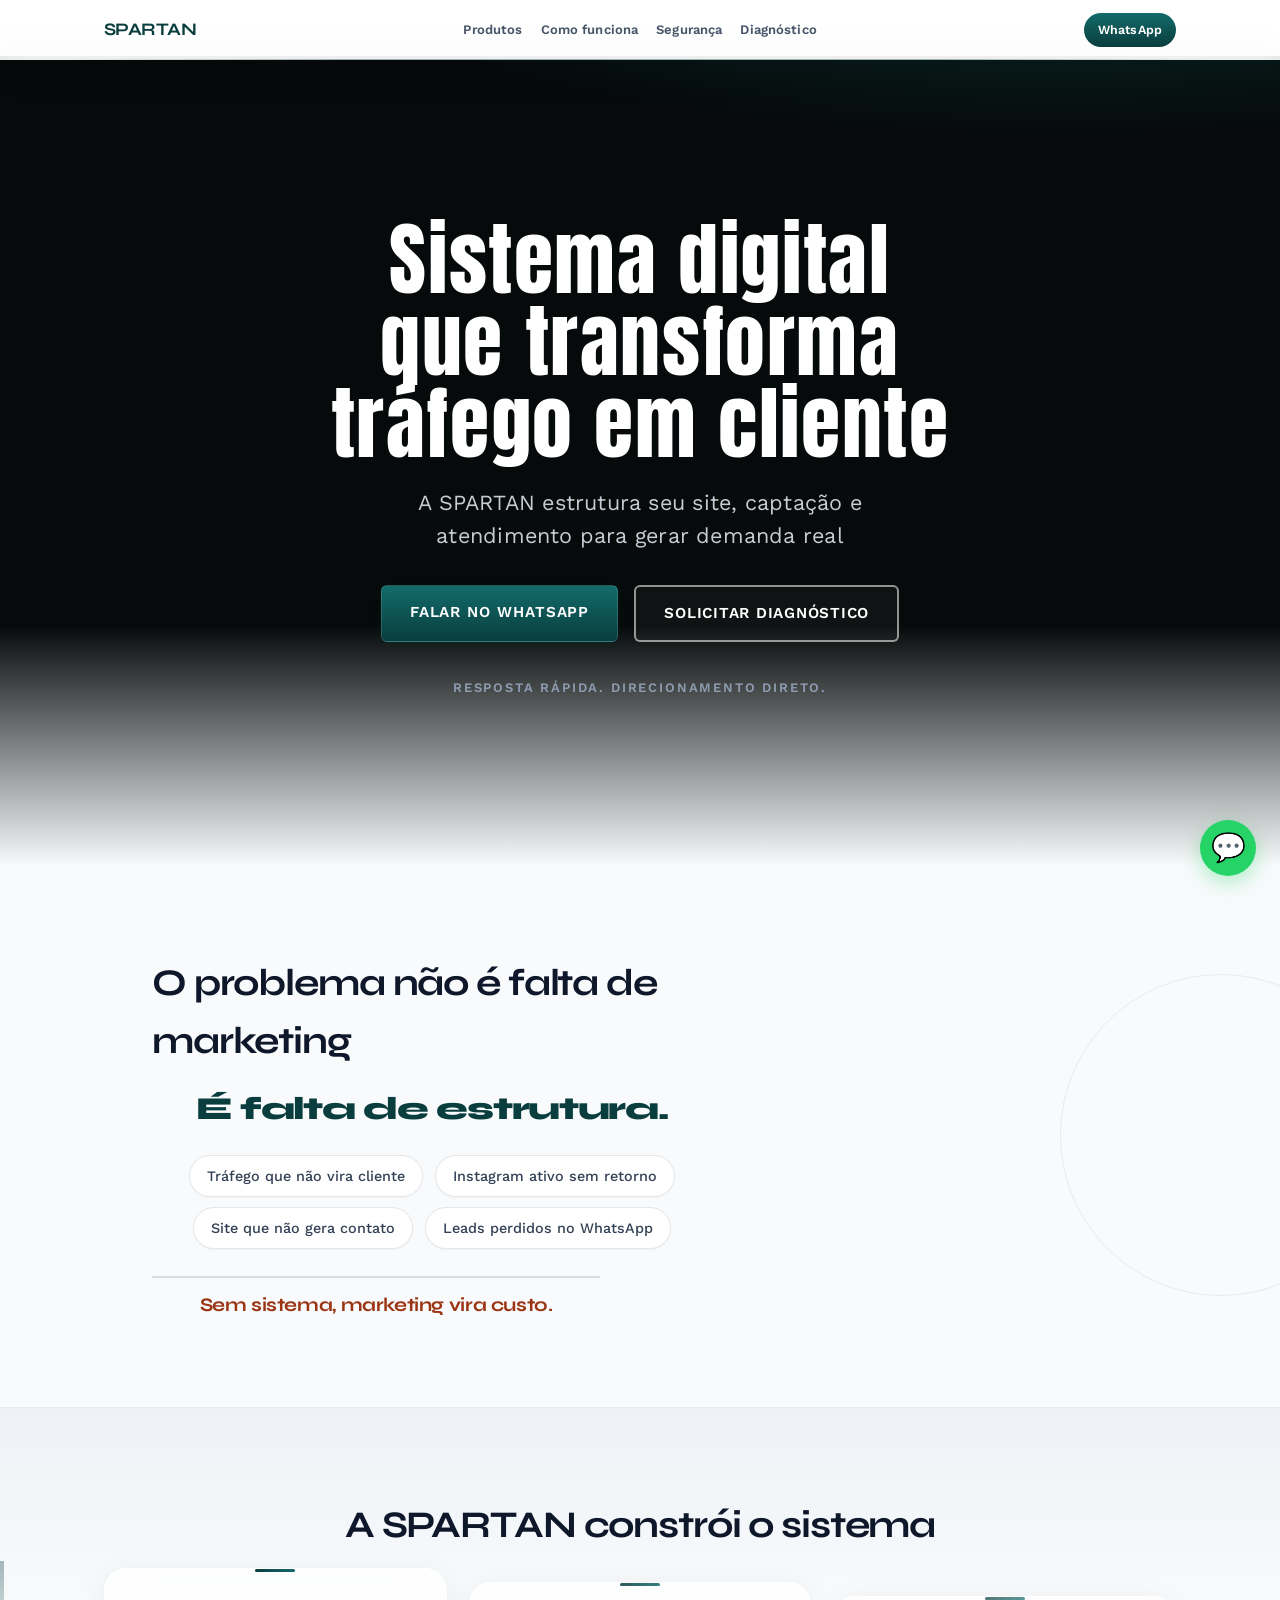
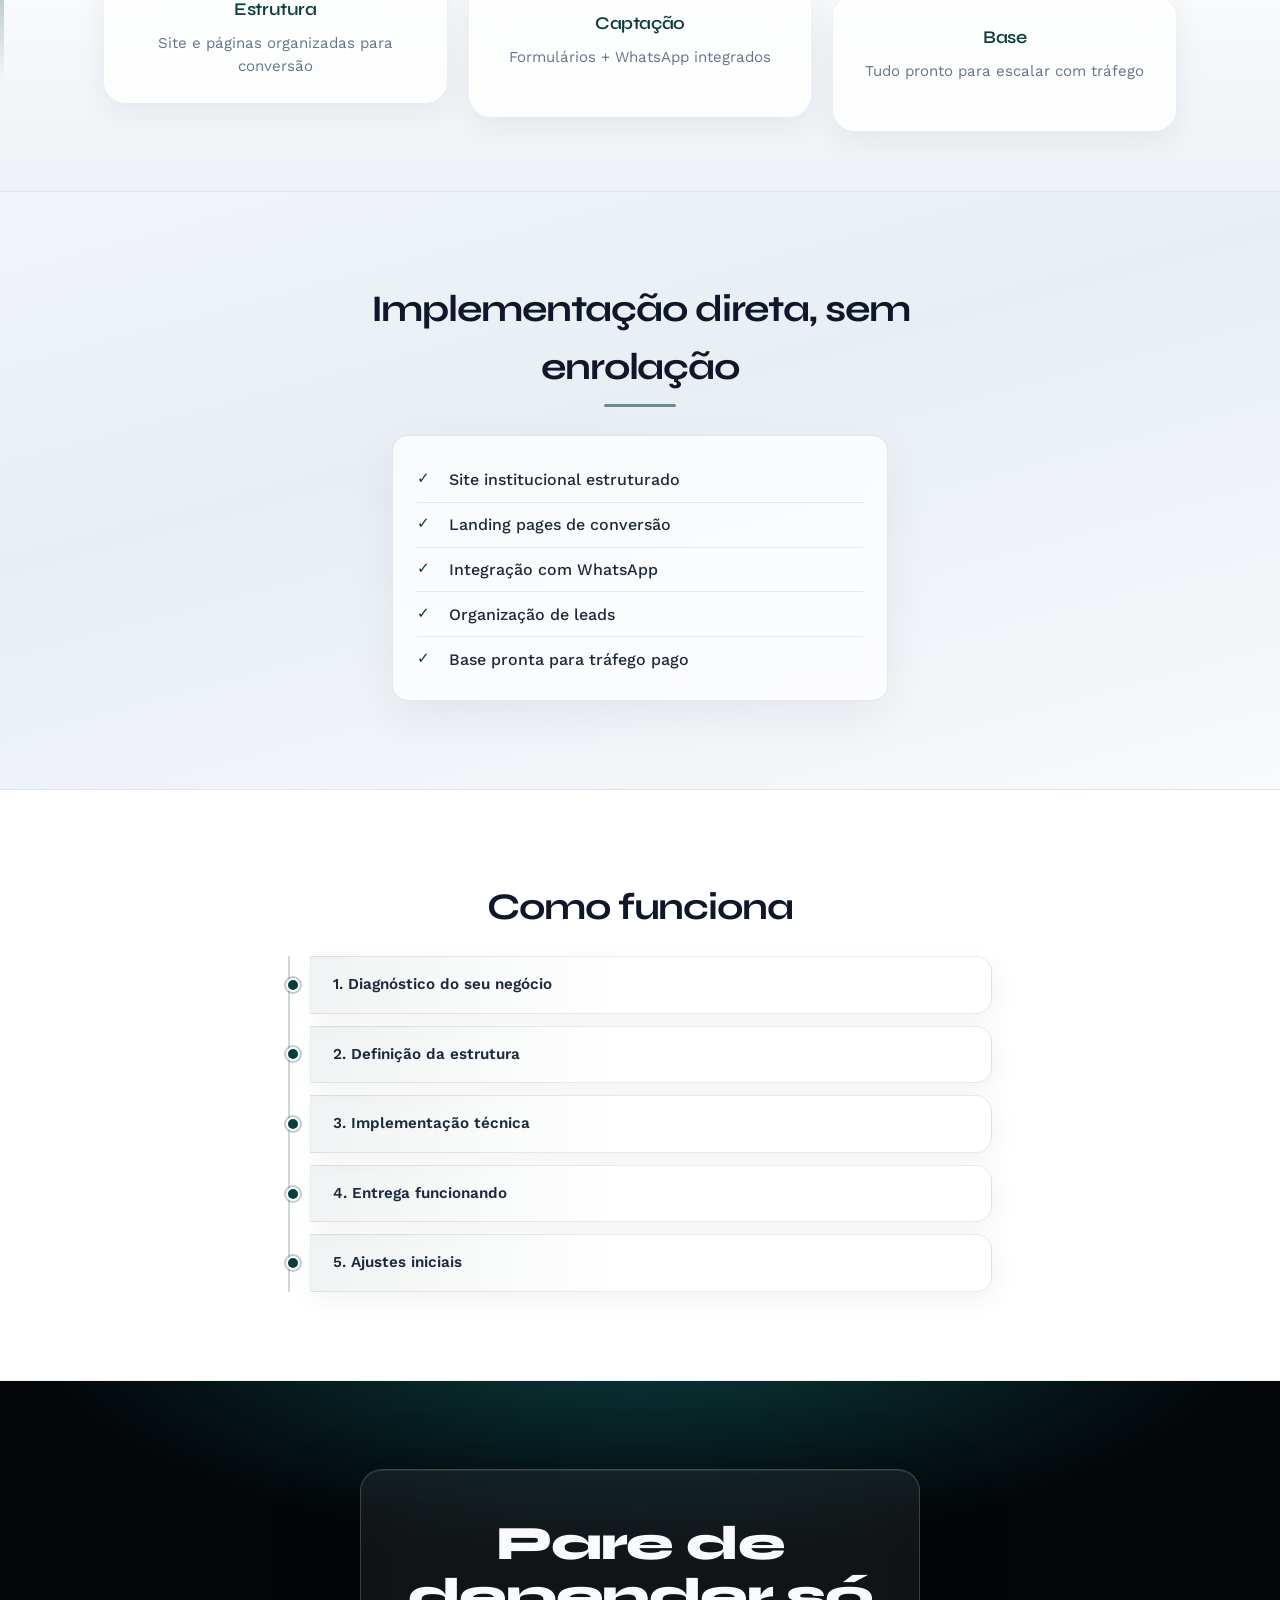
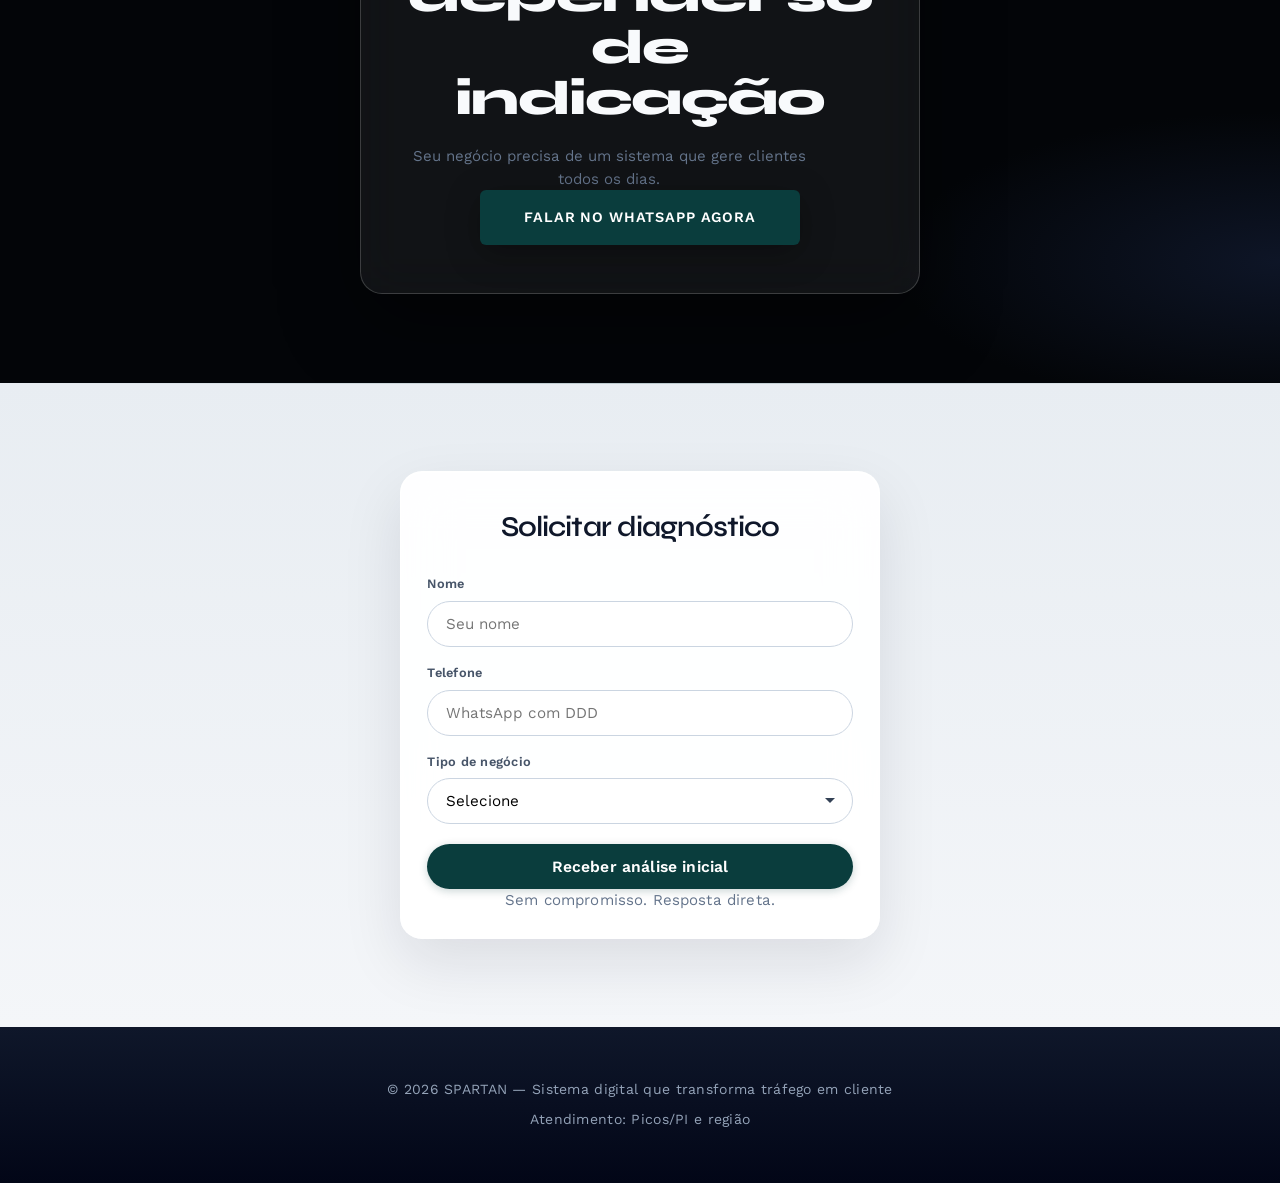
==== commit bdc3cf32: "style: layout editorial agencia (Anton, Syne, hero full-bleed, timeline) Co-authored-by: Cursor <cur" ====
--- a/index.html
+++ b/index.html
@@ -11,7 +11,7 @@
     <link rel="preconnect" href="https://fonts.googleapis.com" />
     <link rel="preconnect" href="https://fonts.gstatic.com" crossorigin />
     <link
-      href="https://fonts.googleapis.com/css2?family=Sora:wght@500;600;700&family=Work+Sans:ital,wght@0,400;0,500;0,600;1,400&display=swap"
+      href="https://fonts.googleapis.com/css2?family=Anton&family=Syne:wght@500;600;700;800&family=Work+Sans:ital,wght@0,400;0,500;0,600;1,400&display=swap"
       rel="stylesheet"
     />
     <link rel="stylesheet" href="css/style.css" />
--- a/css/style.css
+++ b/css/style.css
@@ -1,5 +1,6 @@
 :root {
-  --font-display: "Sora", system-ui, sans-serif;
+  --font-hero: "Anton", Impact, sans-serif;
+  --font-display: "Syne", system-ui, sans-serif;
   --font-body: "Work Sans", system-ui, sans-serif;
   --color-spartan: #0a3d3d;
   --color-spartan-mid: #0e5e5e;
@@ -19,6 +20,7 @@
   --radius-md: 16px;
   --radius-lg: 22px;
   --radius-pill: 999px;
+  --radius-brutal: 6px;
   --topbar-h: 56px;
 }
 
@@ -60,11 +62,28 @@
   left: 0;
   right: 0;
   z-index: 900;
-  background: rgba(255, 255, 255, 0.92);
-  backdrop-filter: blur(14px);
-  -webkit-backdrop-filter: blur(14px);
-  border-bottom: 1px solid var(--color-border);
-  box-shadow: var(--shadow-topbar);
+  background: rgba(255, 255, 255, 0.88);
+  backdrop-filter: blur(16px);
+  -webkit-backdrop-filter: blur(16px);
+  border-bottom: none;
+  box-shadow: 0 12px 40px rgba(15, 23, 42, 0.06);
+}
+
+.site-topbar::after {
+  content: "";
+  position: absolute;
+  bottom: 0;
+  left: 5%;
+  right: 5%;
+  height: 1px;
+  background: linear-gradient(
+    90deg,
+    transparent 0%,
+    rgba(10, 61, 61, 0.35) 25%,
+    rgba(10, 61, 61, 0.35) 75%,
+    transparent 100%
+  );
+  pointer-events: none;
 }
 
 .site-topbar__inner {
@@ -176,10 +195,14 @@
 }
 
 h2 {
-  font-size: clamp(1.4rem, 3.2vw, 2.05rem);
+  font-size: clamp(1.45rem, 3.5vw, 2.35rem);
   margin-bottom: 1.25rem;
   text-align: center;
-  font-weight: 600;
+  font-weight: 700;
+}
+
+section:not(.hero) h2 {
+  letter-spacing: -0.03em;
 }
 
 .subheadline {
@@ -238,7 +261,7 @@
 }
 
 section {
-  padding: 72px 0;
+  padding: 88px 0;
   border-bottom: 1px solid rgba(15, 23, 42, 0.06);
 }
 
@@ -249,44 +272,102 @@
 }
 
 .hero--dark {
-  background: linear-gradient(165deg, #0b1514 0%, #0f1f24 48%, #0e1720 100%);
+  position: relative;
+  overflow: hidden;
+  display: flex;
+  align-items: center;
+  min-height: min(90vh, 920px);
+  padding: 96px 0 100px;
   color: #f8fafc;
   border-bottom: none;
+  background: #060a0a;
+}
+
+.hero--dark::before {
+  content: "";
+  position: absolute;
+  inset: -30% -20% auto -30%;
+  height: 85%;
+  background: radial-gradient(ellipse 70% 55% at 75% 15%, rgba(19, 107, 107, 0.45) 0%, transparent 58%);
+  pointer-events: none;
+}
+
+.hero--dark::after {
+  content: "";
+  position: absolute;
+  bottom: 0;
+  left: 0;
+  right: 0;
+  height: min(28vh, 240px);
+  background: linear-gradient(to top, #f8fafc 0%, rgba(248, 250, 252, 0) 100%);
+  pointer-events: none;
+}
+
+.hero--dark .container {
+  position: relative;
+  z-index: 1;
+  max-width: 56rem;
 }
 
 .hero--dark h1 {
+  font-family: var(--font-hero);
+  font-size: clamp(2.6rem, 9vw, 5rem);
+  line-height: 1.02;
+  letter-spacing: 0.02em;
+  font-weight: 400;
   color: #fff;
+  margin-bottom: 1.35rem;
+  text-wrap: balance;
 }
 
 .hero-sub {
-  color: rgba(226, 232, 240, 0.92);
-  max-width: 38rem;
+  color: rgba(226, 232, 240, 0.88);
+  max-width: 34rem;
   margin-left: auto;
   margin-right: auto;
   font-weight: 400;
+  font-size: clamp(1.05rem, 2.4vw, 1.35rem);
+  line-height: 1.55;
+  letter-spacing: 0.01em;
 }
 
 .hero-micro {
-  margin-top: 1.85rem;
-  font-size: 0.875rem;
-  color: rgba(148, 163, 184, 0.95);
-  letter-spacing: 0.02em;
+  margin-top: 2.25rem;
+  font-size: 0.8125rem;
+  color: rgba(148, 163, 184, 0.92);
+  letter-spacing: 0.14em;
+  text-transform: uppercase;
+  font-weight: 600;
 }
 
 .hero-buttons {
   display: flex;
-  gap: 14px;
+  gap: 16px;
   justify-content: center;
   flex-wrap: wrap;
+  margin-top: 0.25rem;
 }
 
 .hero-buttons .btn-primary {
+  border-radius: var(--radius-brutal);
+  padding: 15px 28px;
+  font-size: 0.95rem;
+  letter-spacing: 0.06em;
+  text-transform: uppercase;
   background: linear-gradient(180deg, var(--color-spartan-light) 0%, var(--color-spartan) 100%);
-  border: 1px solid rgba(255, 255, 255, 0.12);
+  border: 1px solid rgba(255, 255, 255, 0.14);
 }
 
 .hero-buttons .btn-primary:hover {
   background: var(--color-spartan-mid);
+}
+
+.hero-buttons .btn-secondary--on-dark {
+  border-radius: var(--radius-brutal);
+  padding: 15px 28px;
+  font-size: 0.95rem;
+  letter-spacing: 0.05em;
+  text-transform: uppercase;
 }
 
 .btn-secondary--on-dark {
@@ -315,7 +396,26 @@
 }
 
 .band-soft {
-  background: var(--surface-muted);
+  position: relative;
+  background: linear-gradient(180deg, #eef2f6 0%, #f8fafc 50%, #eef2f6 100%);
+}
+
+.band-soft::before {
+  content: "";
+  position: absolute;
+  left: 0;
+  top: 40%;
+  width: 4px;
+  height: 120px;
+  background: linear-gradient(180deg, var(--color-spartan), transparent);
+  opacity: 0.35;
+  pointer-events: none;
+}
+
+@media (max-width: 768px) {
+  .band-soft::before {
+    display: none;
+  }
 }
 
 .solucao-grid-glass {
@@ -351,21 +451,55 @@
   opacity: 0.7;
 }
 
+.solucao-grid-glass .glass-card:nth-child(1) {
+  transform: translateY(0);
+}
+
+.solucao-grid-glass .glass-card:nth-child(2) {
+  transform: translateY(14px);
+}
+
+.solucao-grid-glass .glass-card:nth-child(3) {
+  transform: translateY(28px);
+}
+
+@media (max-width: 767px) {
+  .solucao-grid-glass .glass-card:nth-child(n) {
+    transform: none;
+  }
+}
+
 .glass-card {
-  background: rgba(255, 255, 255, 0.82);
-  backdrop-filter: blur(16px);
-  -webkit-backdrop-filter: blur(16px);
-  border: 1px solid rgba(255, 255, 255, 0.65);
+  background: rgba(255, 255, 255, 0.78);
+  backdrop-filter: blur(20px);
+  -webkit-backdrop-filter: blur(20px);
+  border: 1px solid rgba(255, 255, 255, 0.55);
   border-radius: var(--radius-lg);
   padding: 1.55rem 1.4rem;
   text-align: center;
-  box-shadow: var(--shadow-card);
+  box-shadow: 0 8px 32px rgba(15, 23, 42, 0.07), inset 0 1px 0 rgba(255, 255, 255, 0.65);
   transition: box-shadow 0.25s ease, transform 0.25s ease;
 }
 
 .glass-card:hover {
   box-shadow: var(--shadow-card-lg);
   transform: translateY(-2px);
+}
+
+.solucao-grid-glass .glass-card:hover {
+  transform: translateY(-2px);
+}
+
+.solucao-grid-glass .glass-card:nth-child(1):hover {
+  transform: translateY(-4px);
+}
+
+.solucao-grid-glass .glass-card:nth-child(2):hover {
+  transform: translateY(10px);
+}
+
+.solucao-grid-glass .glass-card:nth-child(3):hover {
+  transform: translateY(22px);
 }
 
 .glass-card h3 {
@@ -385,13 +519,14 @@
 
 .glass-card--impact {
   background: rgba(255, 255, 255, 0.06);
-  border: 1px solid rgba(255, 255, 255, 0.14);
-  padding: 2.15rem 1.65rem;
-  max-width: 520px;
+  border: 1px solid rgba(255, 255, 255, 0.18);
+  padding: clamp(2rem, 5vw, 3rem) clamp(1.5rem, 4vw, 2.5rem);
+  max-width: 560px;
   margin: 0 auto;
-  box-shadow: 0 20px 50px rgba(0, 0, 0, 0.25);
-  backdrop-filter: blur(20px);
-  -webkit-backdrop-filter: blur(20px);
+  box-shadow: 0 28px 80px rgba(0, 0, 0, 0.45), inset 0 1px 0 rgba(255, 255, 255, 0.08);
+  backdrop-filter: blur(24px);
+  -webkit-backdrop-filter: blur(24px);
+  border-radius: var(--radius-lg);
 }
 
 .glass-card--impact:hover {
@@ -401,33 +536,43 @@
 .seguranca--impact h2,
 .glass-card--impact h2 {
   color: #f8fafc;
+  font-size: clamp(1.85rem, 4.5vw, 3rem);
+  font-weight: 800;
+  line-height: 1.08;
+  letter-spacing: -0.04em;
 }
 
 .impact-text {
-  font-size: 1.06rem;
-  line-height: 1.58;
-  color: rgba(226, 232, 240, 0.9);
-  margin: 0 0 1.6rem;
+  font-size: clamp(1.02rem, 2.2vw, 1.2rem);
+  line-height: 1.62;
+  color: rgba(226, 232, 240, 0.88);
+  margin: 0 auto 2rem;
   text-align: center;
   font-weight: 400;
+  max-width: 26rem;
 }
 
 .glass-card--impact .btn-primary {
   display: inline-flex;
-  box-shadow: 0 4px 20px rgba(0, 0, 0, 0.25);
+  box-shadow: 0 8px 32px rgba(0, 0, 0, 0.35);
+  border-radius: var(--radius-brutal);
+  padding: 16px 32px;
+  letter-spacing: 0.06em;
+  text-transform: uppercase;
+  font-size: 0.9rem;
 }
 
 .glass-card--form {
-  background: rgba(255, 255, 255, 0.92);
-  backdrop-filter: blur(20px);
-  -webkit-backdrop-filter: blur(20px);
-  border: 1px solid rgba(255, 255, 255, 0.75);
+  background: rgba(255, 255, 255, 0.94);
+  backdrop-filter: blur(24px);
+  -webkit-backdrop-filter: blur(24px);
+  border: 1px solid rgba(255, 255, 255, 0.85);
   border-radius: var(--radius-lg);
   padding: 2.1rem 1.65rem 1.65rem;
   max-width: 480px;
   margin: 0 auto;
   text-align: left;
-  box-shadow: var(--shadow-card-lg);
+  box-shadow: 0 24px 60px rgba(15, 23, 42, 0.1), inset 0 1px 0 rgba(255, 255, 255, 0.9);
 }
 
 .form-titulo {
@@ -447,16 +592,58 @@
 }
 
 .problema {
+  position: relative;
   background: #f8fafc;
+  overflow: hidden;
+}
+
+.problema::before {
+  content: "";
+  position: absolute;
+  top: 20%;
+  right: -8%;
+  width: min(45vw, 320px);
+  height: min(45vw, 320px);
+  border: 1px solid rgba(10, 61, 61, 0.08);
+  border-radius: 50%;
+  pointer-events: none;
+}
+
+@media (min-width: 900px) {
+  .problema .container--narrow {
+    margin-left: clamp(24px, 10vw, 140px);
+    margin-right: auto;
+    max-width: 38rem;
+    text-align: left;
+  }
+
+  .problema h2 {
+    text-align: left;
+  }
+
+  .problema-lede {
+    text-align: left;
+  }
+
+  .problema-pontos {
+    justify-content: flex-start;
+  }
+
+  .problema-conclusao {
+    text-align: left;
+    max-width: 28rem;
+  }
 }
 
 .problema-lede {
   text-align: center;
-  font-size: clamp(1.15rem, 2.8vw, 1.42rem);
-  font-weight: 600;
+  font-size: clamp(1.35rem, 3.5vw, 2rem);
+  font-weight: 800;
   font-family: var(--font-display);
   color: var(--color-spartan);
-  margin: 0 0 1.6rem;
+  margin: 0 0 1.75rem;
+  letter-spacing: -0.04em;
+  line-height: 1.15;
 }
 
 .problema-pontos {
@@ -489,10 +676,14 @@
 
 .problema-conclusao {
   text-align: center;
-  font-weight: 600;
-  font-size: 1.05rem;
-  color: #b45309;
+  font-weight: 700;
+  font-size: clamp(1rem, 2vw, 1.2rem);
+  color: #9a3412;
   font-family: var(--font-display);
+  letter-spacing: -0.02em;
+  padding-top: 0.75rem;
+  border-top: 2px solid rgba(10, 61, 61, 0.15);
+  margin-top: 0.25rem;
 }
 
 .lista-recebe {
@@ -514,11 +705,11 @@
   bottom: 0;
   left: 50%;
   transform: translateX(-50%);
-  width: 48px;
+  width: 72px;
   height: 3px;
   border-radius: 2px;
   background: var(--color-spartan);
-  opacity: 0.35;
+  opacity: 0.55;
 }
 
 .lista-recebe li {
@@ -596,7 +787,18 @@
 }
 
 .produtos {
-  background: var(--surface-muted);
+  position: relative;
+  background: linear-gradient(165deg, #f1f5f9 0%, #e8eef4 40%, #f8fafc 100%);
+}
+
+.produtos .lista-recebe {
+  border: 1px solid rgba(15, 23, 42, 0.09);
+  border-radius: var(--radius-md);
+  padding: 1.35rem 1.5rem 1.15rem;
+  background: rgba(255, 255, 255, 0.72);
+  box-shadow: 0 16px 48px rgba(15, 23, 42, 0.06);
+  backdrop-filter: blur(10px);
+  -webkit-backdrop-filter: blur(10px);
 }
 
 .produtos-lead {
@@ -685,8 +887,24 @@
 }
 
 .seguranca--impact {
-  background: radial-gradient(ellipse 120% 80% at 50% 0%, #1a2e35 0%, #0f172a 42%, #0a1218 100%);
+  position: relative;
+  overflow: hidden;
+  background: #030508;
   color: #e2e8f0;
+}
+
+.seguranca--impact::before {
+  content: "";
+  position: absolute;
+  inset: 0;
+  background: radial-gradient(ellipse 90% 70% at 50% -10%, rgba(19, 107, 107, 0.55) 0%, transparent 55%),
+    radial-gradient(ellipse 60% 50% at 100% 80%, rgba(15, 23, 42, 0.9) 0%, transparent 50%);
+  pointer-events: none;
+}
+
+.seguranca--impact .container {
+  position: relative;
+  z-index: 1;
 }
 
 .seguranca-lead {
@@ -739,20 +957,58 @@
 
 .processo-steps {
   display: flex;
-  flex-wrap: wrap;
-  justify-content: center;
-  gap: 14px 16px;
+  flex-direction: column;
+  gap: 0;
+  max-width: 44rem;
+  margin: 0 auto;
+  padding-left: 1.25rem;
+  border-left: 2px solid rgba(10, 61, 61, 0.2);
 }
 
 .step {
-  background: rgba(10, 61, 61, 0.05);
-  border: 1px solid rgba(10, 61, 61, 0.12);
-  padding: 12px 18px;
-  border-radius: var(--radius-md);
-  font-weight: 500;
-  font-size: 0.9rem;
-  color: #334155;
-  box-shadow: var(--shadow-sm);
+  position: relative;
+  background: linear-gradient(90deg, rgba(10, 61, 61, 0.06) 0%, rgba(255, 255, 255, 0.95) 45%);
+  border: 1px solid rgba(10, 61, 61, 0.1);
+  border-radius: 0 var(--radius-md) var(--radius-md) 0;
+  padding: 1rem 1.25rem 1rem 1.35rem;
+  font-weight: 600;
+  font-size: 0.95rem;
+  color: #1e293b;
+  box-shadow: 4px 8px 24px rgba(15, 23, 42, 0.05);
+  margin-bottom: 12px;
+}
+
+.step:last-child {
+  margin-bottom: 0;
+}
+
+.step::before {
+  content: "";
+  position: absolute;
+  left: calc(-1.25rem - 5px);
+  top: 50%;
+  transform: translateY(-50%);
+  width: 10px;
+  height: 10px;
+  border-radius: 50%;
+  background: var(--color-spartan);
+  border: 2px solid #fff;
+  box-shadow: 0 0 0 2px rgba(10, 61, 61, 0.25);
+}
+
+@media (max-width: 640px) {
+  .processo-steps {
+    padding-left: 1rem;
+  }
+
+  .step::before {
+    left: calc(-1rem - 5px);
+  }
+
+  .step {
+    font-size: 0.875rem;
+    padding: 0.85rem 1rem;
+  }
 }
 
 .prova-lista {
@@ -777,8 +1033,20 @@
 
 .cta-final {
   text-align: center;
-  background: var(--surface-form);
+  background: linear-gradient(180deg, #e8edf2 0%, #f4f6f9 100%);
   border-bottom: none;
+  position: relative;
+}
+
+.cta-final::before {
+  content: "";
+  position: absolute;
+  top: 0;
+  left: 0;
+  right: 0;
+  height: 1px;
+  background: linear-gradient(90deg, transparent, rgba(10, 61, 61, 0.2), transparent);
+  pointer-events: none;
 }
 
 .cta-final .form-container.glass-card--form {
@@ -907,11 +1175,12 @@
 }
 
 .footer {
-  background: var(--color-ink);
+  background: linear-gradient(180deg, #0f172a 0%, #020617 100%);
   color: #94a3b8;
   text-align: center;
-  padding: 44px 0;
+  padding: 52px 0;
   font-size: 0.875rem;
+  letter-spacing: 0.02em;
 }
 
 .footer p + p {
@@ -985,7 +1254,12 @@
 
 @media (max-width: 768px) {
   section {
-    padding: 52px 0;
+    padding: 56px 0;
+  }
+
+  .hero--dark {
+    min-height: unset;
+    padding: 72px 0 80px;
   }
 
   .problema-item,
@@ -997,4 +1271,8 @@
   .glass-card:hover {
     transform: none;
   }
-}
+
+  .solucao-grid-glass .glass-card:nth-child(n):hover {
+    transform: none;
+  }
+}
